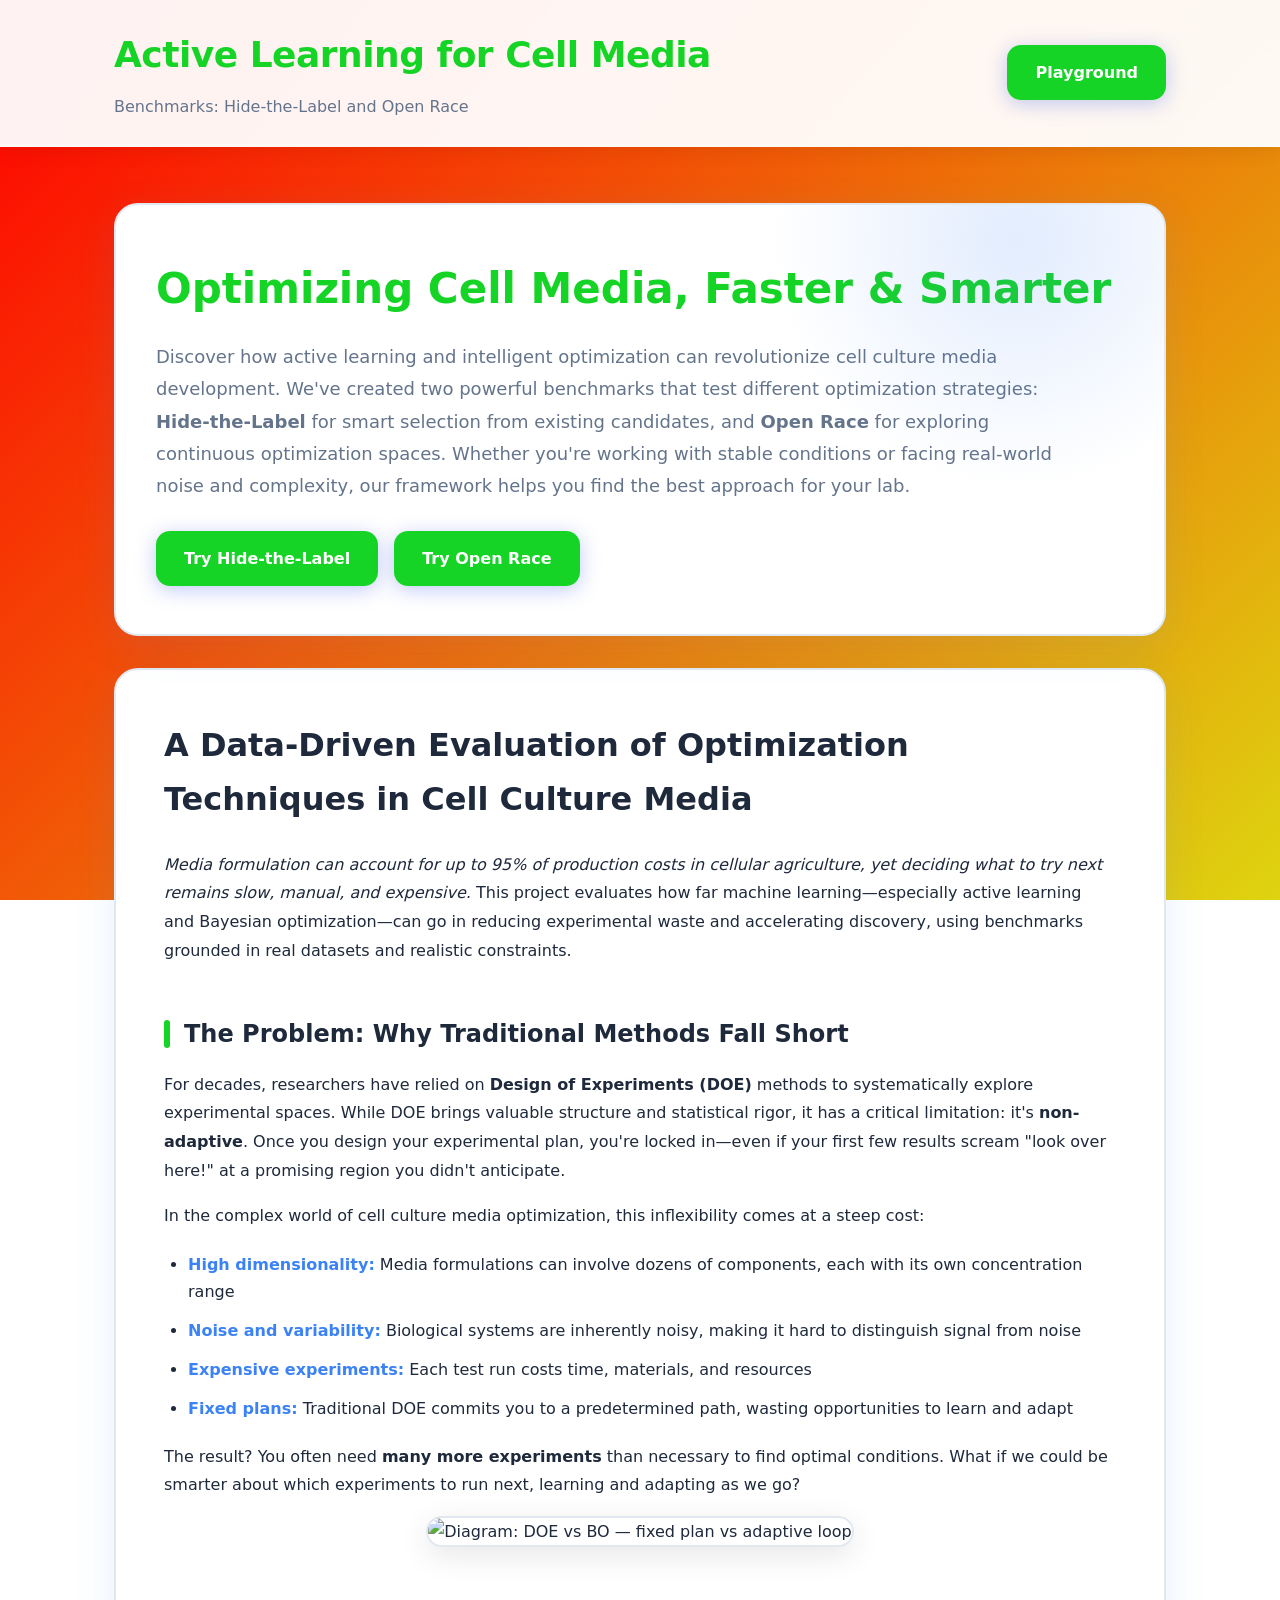
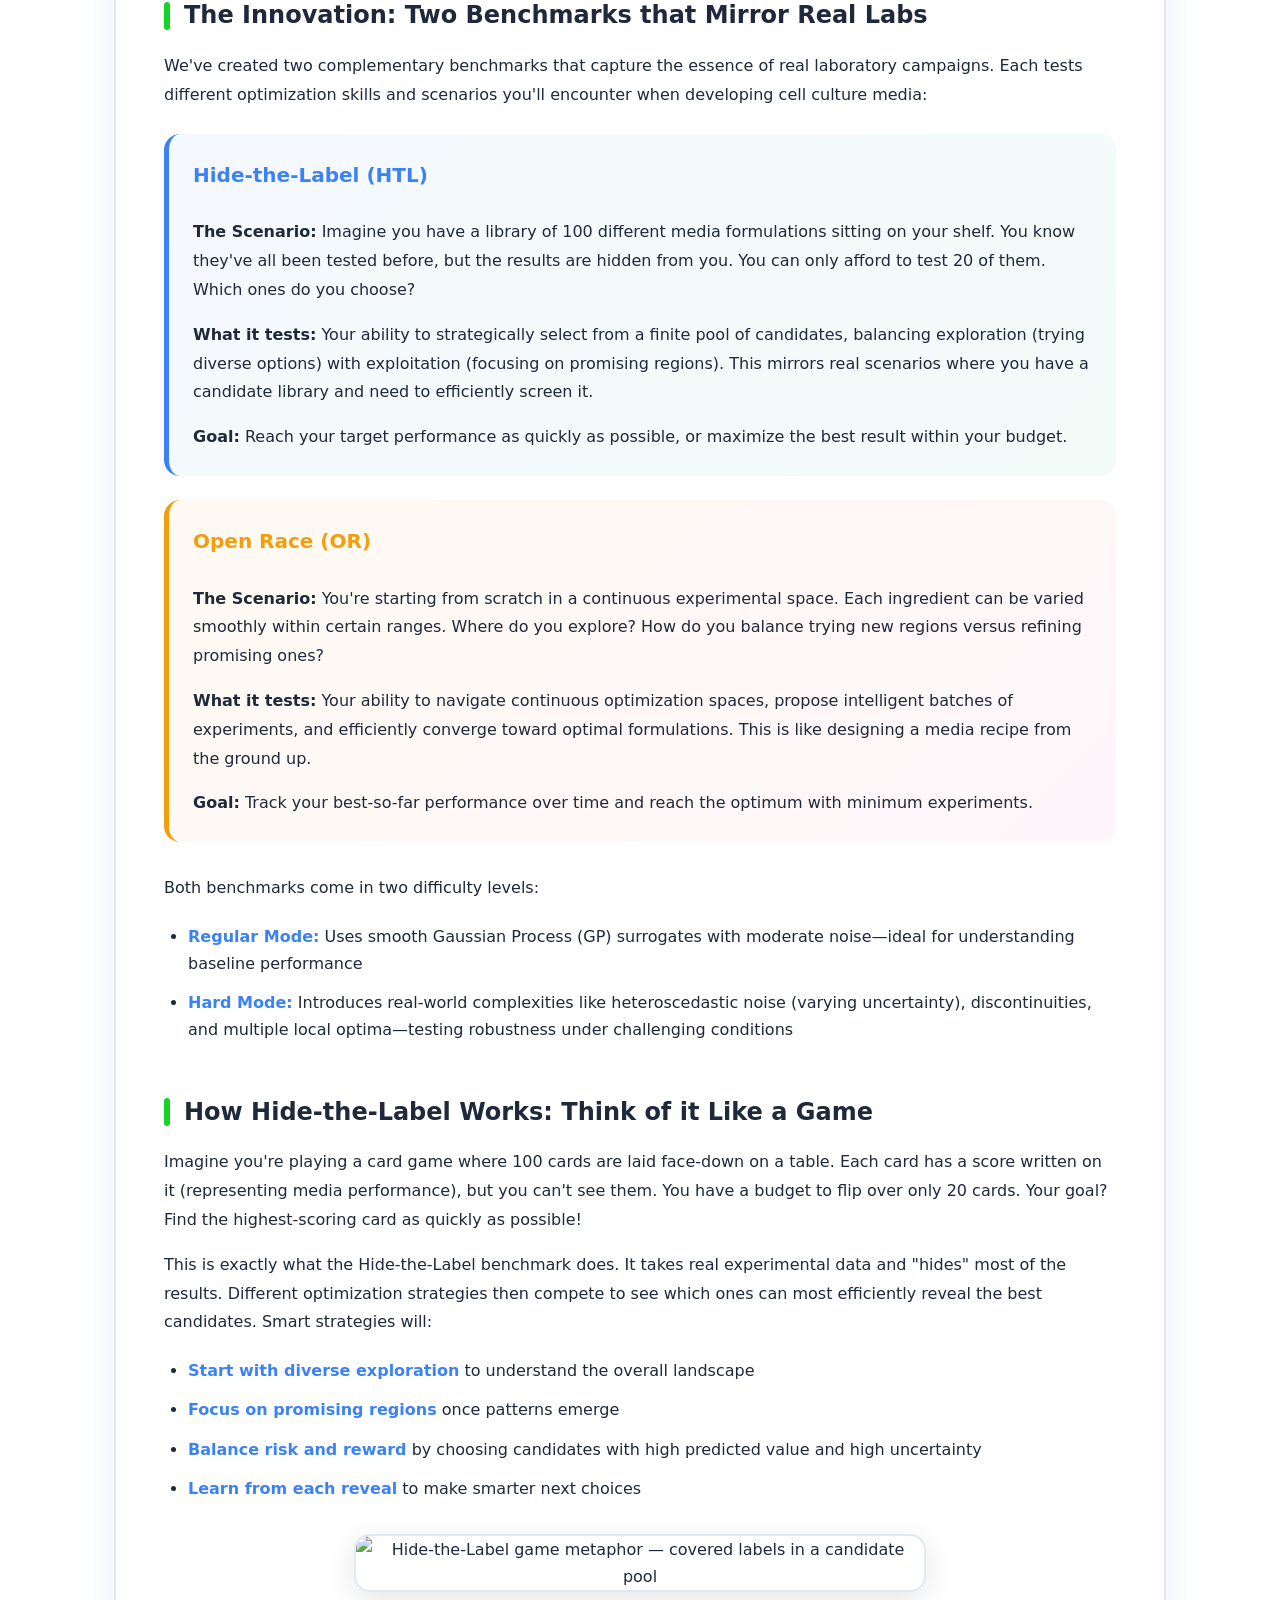
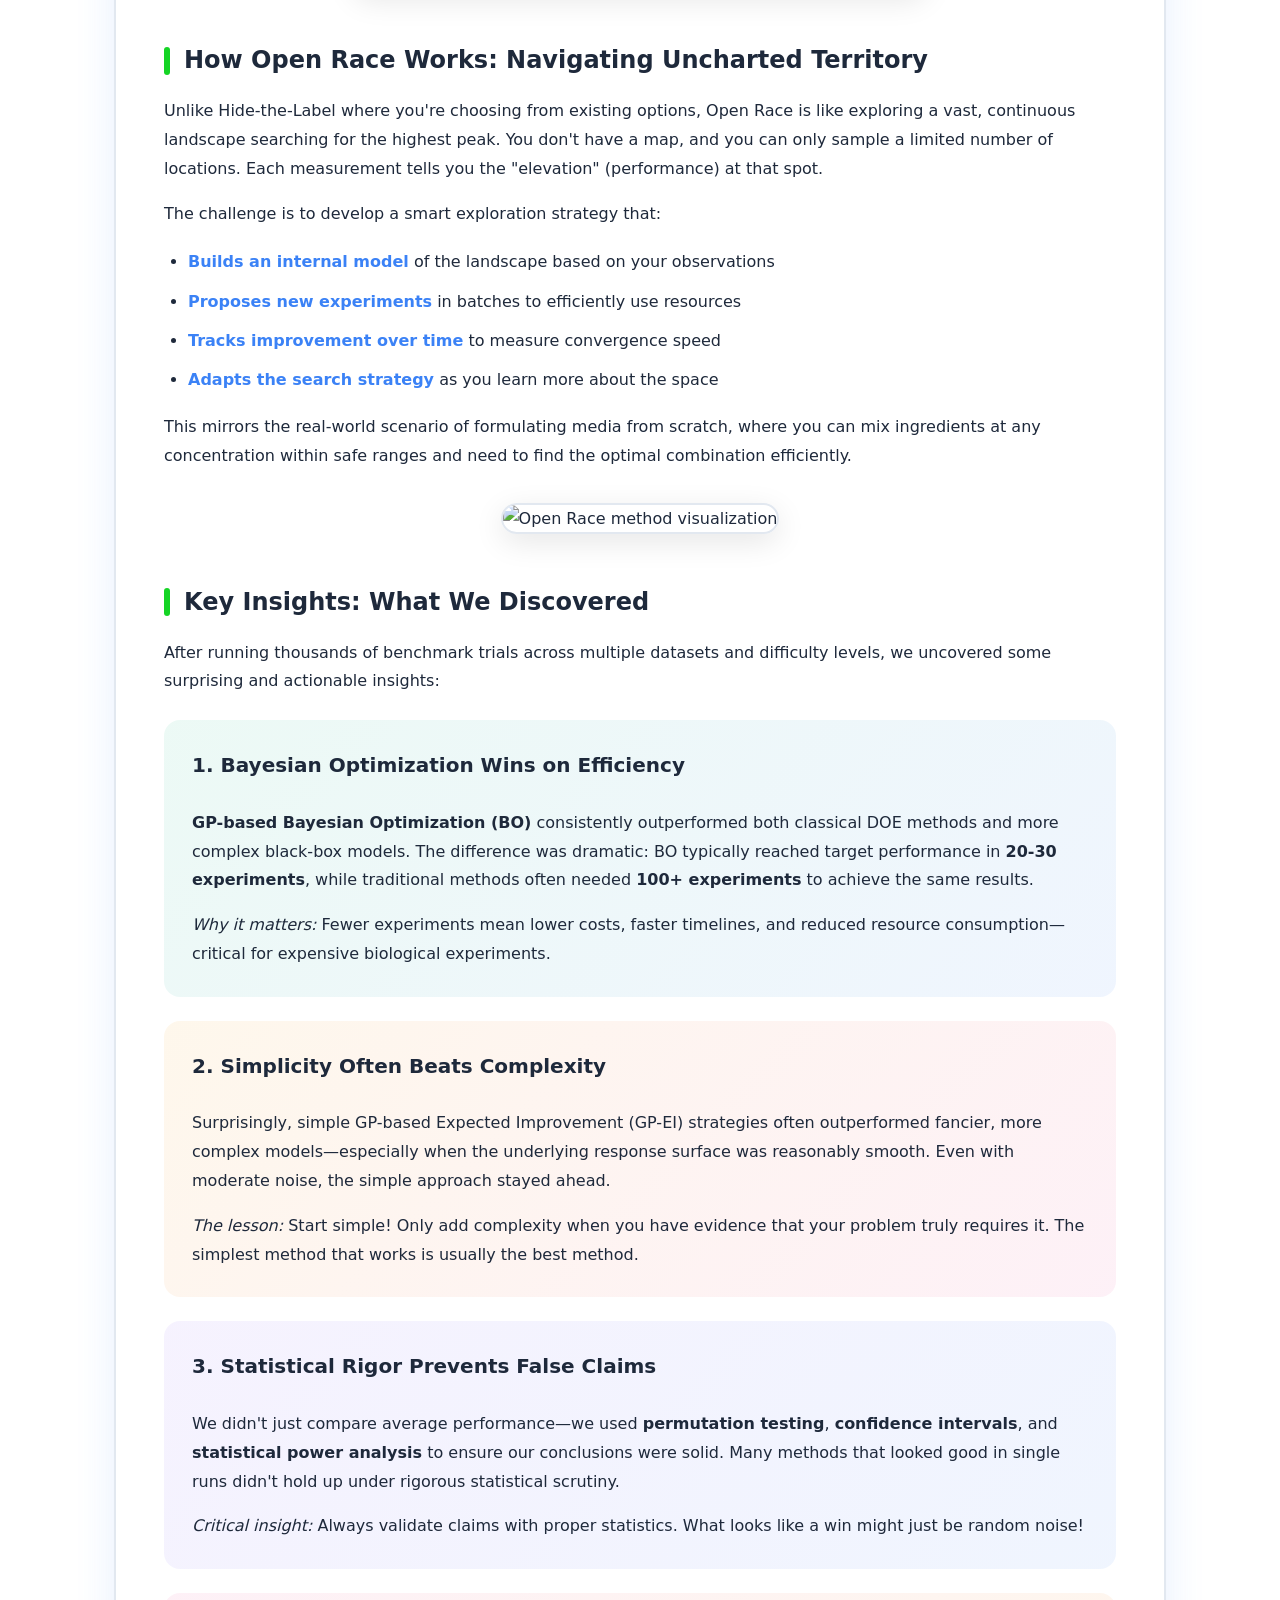
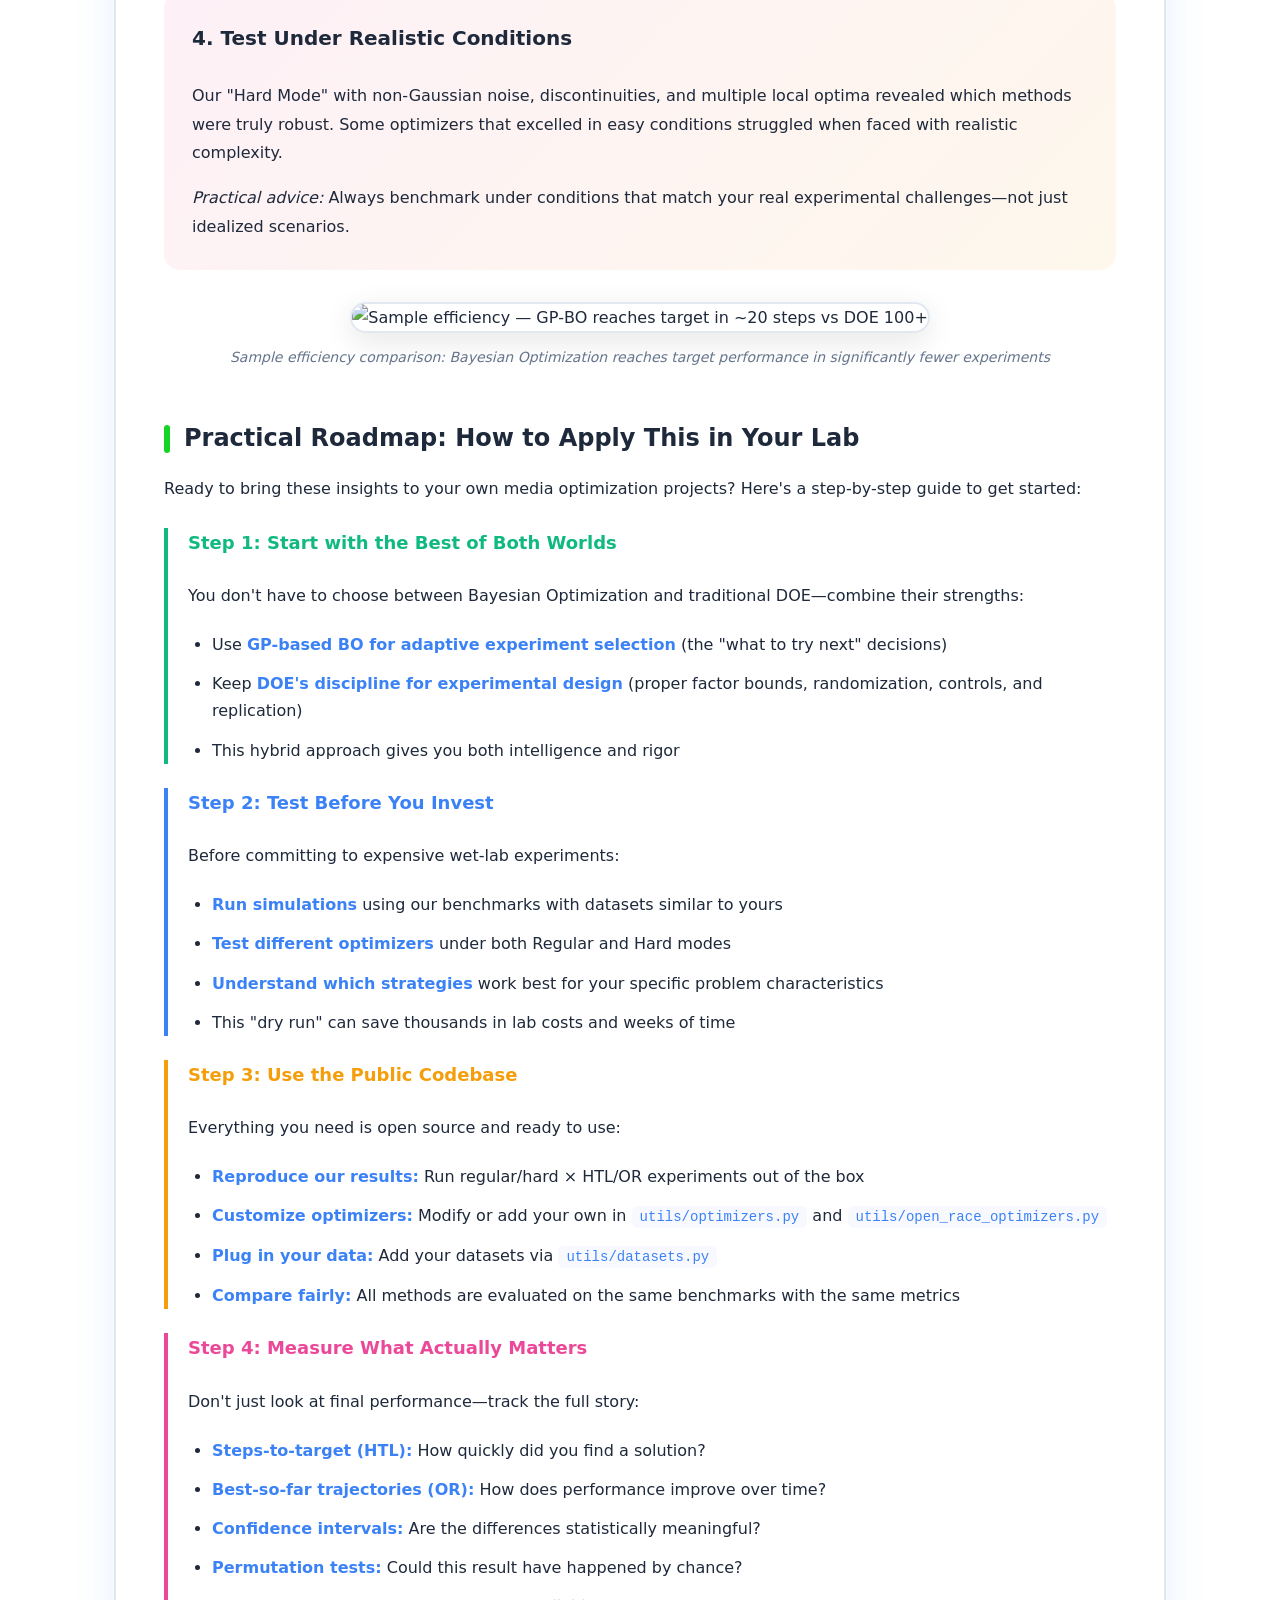
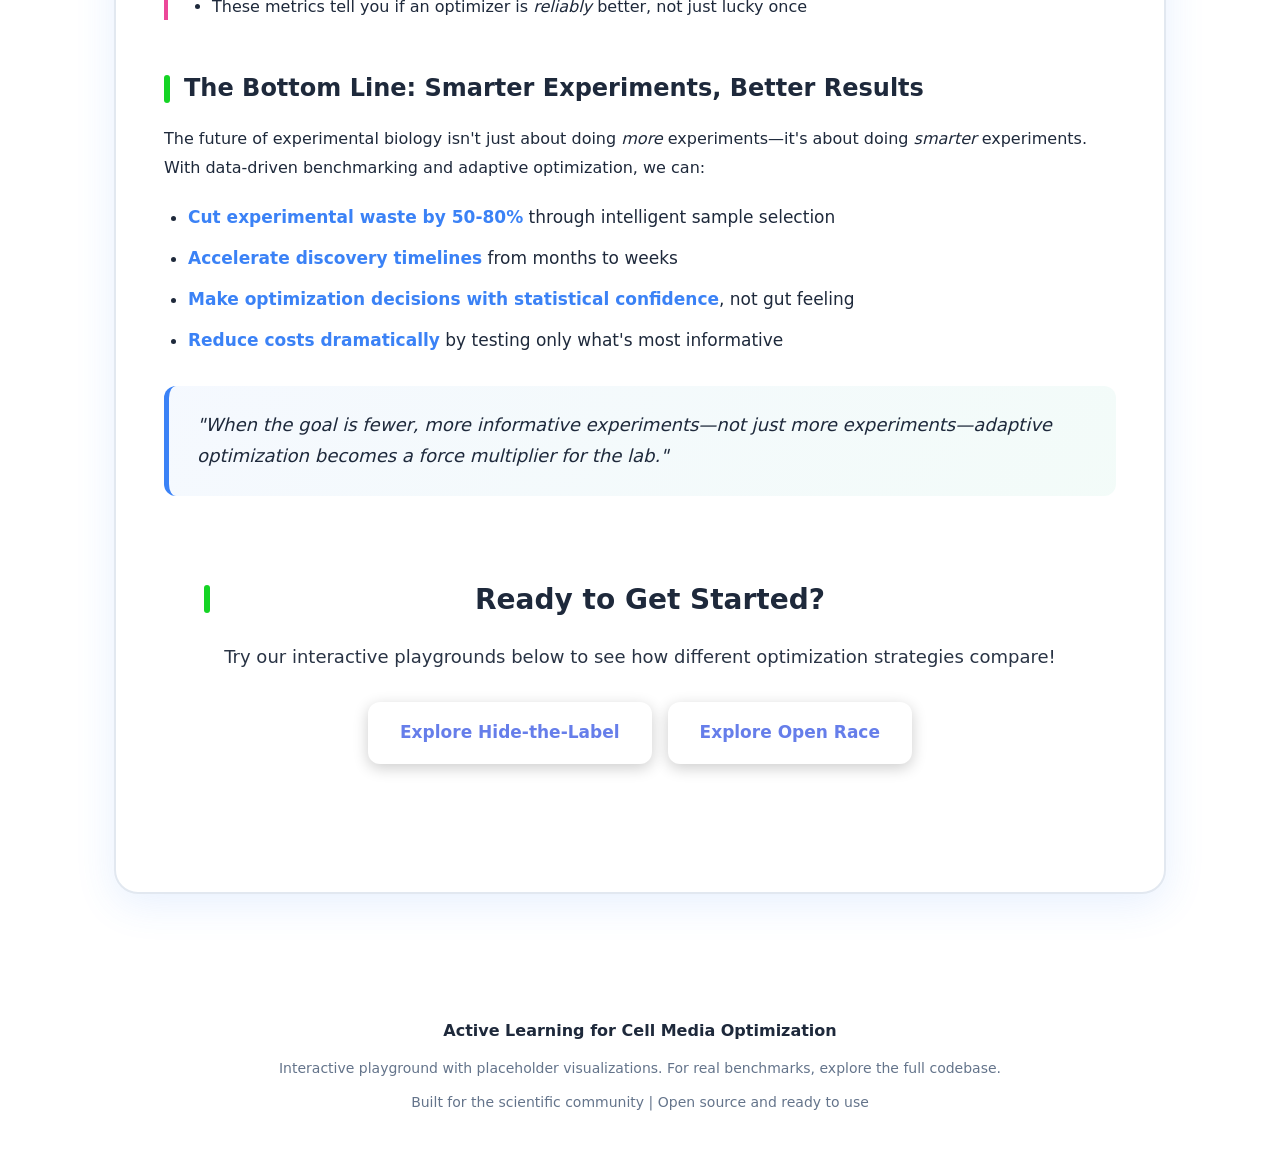
==== landing_page/index.html @ 34d784b2 "Add files via upload" ====
<!doctype html>
<html lang="en">
  <head>
    <meta charset="utf-8">
    <meta name="viewport" content="width=device-width, initial-scale=1">
    <title>Smart Cell Media Optimization | Active Learning Benchmarks</title>
    <link rel="stylesheet" href="./style.css">
    <meta name="description" content="Revolutionize cell culture media optimization with intelligent active learning. Compare Bayesian Optimization vs traditional DOE. Interactive benchmarks: Hide-the-Label & Open Race. Reduce experiments by 50-80%.">
  </head>
  <body>
    <header class="site-header">
      <div class="container">
        <div style="display: flex; align-items: center; justify-content: space-between; flex-wrap: wrap; gap: 16px;">
          <div>
            <h1>Active Learning for Cell Media</h1>
            <p class="subtitle">Benchmarks: Hide‑the‑Label and Open Race</p>
          </div>
          <a href="playground.html" class="btn cta" style="margin: 0;">Playground</a>
        </div>
      </div>
    </header>

    <main class="container">
      <section class="hero" aria-labelledby="hero-title">
        <h2 id="hero-title">Optimizing Cell Media, Faster & Smarter</h2>
        <p class="lede">Discover how active learning and intelligent optimization can revolutionize cell culture media development. We've created two powerful benchmarks that test different optimization strategies: <strong>Hide-the-Label</strong> for smart selection from existing candidates, and <strong>Open Race</strong> for exploring continuous optimization spaces. Whether you're working with stable conditions or facing real-world noise and complexity, our framework helps you find the best approach for your lab.</p>
        <div class="cta-row">
          <a class="btn cta" href="playground.html?target=hide">Try Hide‑the‑Label</a>
          <a class="btn cta outline" href="playground.html?target=open">Try Open Race</a>
        </div>
      </section>

      <article class="blog" aria-label="Project overview">
        <h2>A Data‑Driven Evaluation of Optimization Techniques in Cell Culture Media</h2>

        <p><em>Media formulation can account for up to 95% of production costs in cellular agriculture, yet deciding what to try next remains slow, manual, and expensive.</em> This project evaluates how far machine learning—especially active learning and Bayesian optimization—can go in reducing experimental waste and accelerating discovery, using benchmarks grounded in real datasets and realistic constraints.</p>

        <h3>The Problem: Why Traditional Methods Fall Short</h3>
        <p>For decades, researchers have relied on <strong>Design of Experiments (DOE)</strong> methods to systematically explore experimental spaces. While DOE brings valuable structure and statistical rigor, it has a critical limitation: it's <strong>non-adaptive</strong>. Once you design your experimental plan, you're locked in—even if your first few results scream "look over here!" at a promising region you didn't anticipate.</p>
        
        <p>In the complex world of cell culture media optimization, this inflexibility comes at a steep cost:</p>
        <ul>
          <li><strong>High dimensionality:</strong> Media formulations can involve dozens of components, each with its own concentration range</li>
          <li><strong>Noise and variability:</strong> Biological systems are inherently noisy, making it hard to distinguish signal from noise</li>
          <li><strong>Expensive experiments:</strong> Each test run costs time, materials, and resources</li>
          <li><strong>Fixed plans:</strong> Traditional DOE commits you to a predetermined path, wasting opportunities to learn and adapt</li>
        </ul>
        
        <p>The result? You often need <strong>many more experiments</strong> than necessary to find optimal conditions. What if we could be smarter about which experiments to run next, learning and adapting as we go?</p>

        <div style="text-align: center;">
          <img src="Figures/Optimisation_Strategies.png" alt="Diagram: DOE vs BO — fixed plan vs adaptive loop" class="viz-image" style="max-width: 50%; height: 40%;">
        </div>

        <h3>The Innovation: Two Benchmarks that Mirror Real Labs</h3>
        <p>We've created two complementary benchmarks that capture the essence of real laboratory campaigns. Each tests different optimization skills and scenarios you'll encounter when developing cell culture media:</p>
        
        <div style="background: linear-gradient(135deg, rgba(59, 130, 246, 0.05), rgba(16, 185, 129, 0.05)); padding: 24px; border-radius: 16px; margin: 24px 0; border-left: 5px solid var(--accent);">
          <h4 style="margin-top: 0; color: var(--accent); font-size: 20px;">Hide-the-Label (HTL)</h4>
          <p style="margin-bottom: 0;"><strong>The Scenario:</strong> Imagine you have a library of 100 different media formulations sitting on your shelf. You know they've all been tested before, but the results are hidden from you. You can only afford to test 20 of them. Which ones do you choose?</p>
          <p><strong>What it tests:</strong> Your ability to strategically select from a finite pool of candidates, balancing exploration (trying diverse options) with exploitation (focusing on promising regions). This mirrors real scenarios where you have a candidate library and need to efficiently screen it.</p>
          <p style="margin-bottom: 0;"><strong>Goal:</strong> Reach your target performance as quickly as possible, or maximize the best result within your budget.</p>
        </div>
        
        <div style="background: linear-gradient(135deg, rgba(245, 158, 11, 0.05), rgba(236, 72, 153, 0.05)); padding: 24px; border-radius: 16px; margin: 24px 0; border-left: 5px solid var(--accent-3);">
          <h4 style="margin-top: 0; color: var(--accent-3); font-size: 20px;">Open Race (OR)</h4>
          <p style="margin-bottom: 0;"><strong>The Scenario:</strong> You're starting from scratch in a continuous experimental space. Each ingredient can be varied smoothly within certain ranges. Where do you explore? How do you balance trying new regions versus refining promising ones?</p>
          <p><strong>What it tests:</strong> Your ability to navigate continuous optimization spaces, propose intelligent batches of experiments, and efficiently converge toward optimal formulations. This is like designing a media recipe from the ground up.</p>
          <p style="margin-bottom: 0;"><strong>Goal:</strong> Track your best-so-far performance over time and reach the optimum with minimum experiments.</p>
        </div>

        <p style="margin-top: 32px;">Both benchmarks come in two difficulty levels:</p>
        <ul>
          <li><strong>Regular Mode:</strong> Uses smooth Gaussian Process (GP) surrogates with moderate noise—ideal for understanding baseline performance</li>
          <li><strong>Hard Mode:</strong> Introduces real-world complexities like heteroscedastic noise (varying uncertainty), discontinuities, and multiple local optima—testing robustness under challenging conditions</li>
        </ul>


        <h3>How Hide-the-Label Works: Think of it Like a Game</h3>
        <p>Imagine you're playing a card game where 100 cards are laid face-down on a table. Each card has a score written on it (representing media performance), but you can't see them. You have a budget to flip over only 20 cards. Your goal? Find the highest-scoring card as quickly as possible!</p>
        
        <p>This is exactly what the Hide-the-Label benchmark does. It takes real experimental data and "hides" most of the results. Different optimization strategies then compete to see which ones can most efficiently reveal the best candidates. Smart strategies will:</p>
        <ul>
          <li><strong>Start with diverse exploration</strong> to understand the overall landscape</li>
          <li><strong>Focus on promising regions</strong> once patterns emerge</li>
          <li><strong>Balance risk and reward</strong> by choosing candidates with high predicted value and high uncertainty</li>
          <li><strong>Learn from each reveal</strong> to make smarter next choices</li>
        </ul>
        
        <div style="text-align: center; margin: 32px 0;">
            <img src="Figures/Hidethelabel.png" alt="Hide-the-Label game metaphor — covered labels in a candidate pool" class="viz-image" style="max-width: 60%; height: auto;">
        </div>


        <h3>How Open Race Works: Navigating Uncharted Territory</h3>
        <p>Unlike Hide-the-Label where you're choosing from existing options, Open Race is like exploring a vast, continuous landscape searching for the highest peak. You don't have a map, and you can only sample a limited number of locations. Each measurement tells you the "elevation" (performance) at that spot.</p>
        
        <p>The challenge is to develop a smart exploration strategy that:</p>
        <ul>
          <li><strong>Builds an internal model</strong> of the landscape based on your observations</li>
          <li><strong>Proposes new experiments</strong> in batches to efficiently use resources</li>
          <li><strong>Tracks improvement over time</strong> to measure convergence speed</li>
          <li><strong>Adapts the search strategy</strong> as you learn more about the space</li>
        </ul>
        
        <p>This mirrors the real-world scenario of formulating media from scratch, where you can mix ingredients at any concentration within safe ranges and need to find the optimal combination efficiently.</p>
        
        <div style="text-align: center; margin: 32px 0;">
            <img src="Figures/openrace.png" alt="Open Race method visualization" class="viz-image" style="max-width: 60%; height: auto;">
        </div>

        
        <h3>Key Insights: What We Discovered</h3>
        <p>After running thousands of benchmark trials across multiple datasets and difficulty levels, we uncovered some surprising and actionable insights:</p>
        
        <div style="background: linear-gradient(135deg, rgba(16, 185, 129, 0.08), rgba(59, 130, 246, 0.08)); padding: 28px; border-radius: 16px; margin: 24px 0;">
          <h4 style="margin-top: 0; font-size: 20px;">1. Bayesian Optimization Wins on Efficiency</h4>
          <p><strong>GP-based Bayesian Optimization (BO)</strong> consistently outperformed both classical DOE methods and more complex black-box models. The difference was dramatic: BO typically reached target performance in <strong>20-30 experiments</strong>, while traditional methods often needed <strong>100+ experiments</strong> to achieve the same results.</p>
          <p style="margin-bottom: 0;"><em>Why it matters:</em> Fewer experiments mean lower costs, faster timelines, and reduced resource consumption—critical for expensive biological experiments.</p>
        </div>
        
        <div style="background: linear-gradient(135deg, rgba(245, 158, 11, 0.08), rgba(236, 72, 153, 0.08)); padding: 28px; border-radius: 16px; margin: 24px 0;">
          <h4 style="margin-top: 0; font-size: 20px;">2. Simplicity Often Beats Complexity</h4>
          <p>Surprisingly, simple GP-based Expected Improvement (GP-EI) strategies often outperformed fancier, more complex models—especially when the underlying response surface was reasonably smooth. Even with moderate noise, the simple approach stayed ahead.</p>
          <p style="margin-bottom: 0;"><em>The lesson:</em> Start simple! Only add complexity when you have evidence that your problem truly requires it. The simplest method that works is usually the best method.</p>
        </div>
        
        <div style="background: linear-gradient(135deg, rgba(139, 92, 246, 0.08), rgba(59, 130, 246, 0.08)); padding: 28px; border-radius: 16px; margin: 24px 0;">
          <h4 style="margin-top: 0; font-size: 20px;">3. Statistical Rigor Prevents False Claims</h4>
          <p>We didn't just compare average performance—we used <strong>permutation testing</strong>, <strong>confidence intervals</strong>, and <strong>statistical power analysis</strong> to ensure our conclusions were solid. Many methods that looked good in single runs didn't hold up under rigorous statistical scrutiny.</p>
          <p style="margin-bottom: 0;"><em>Critical insight:</em> Always validate claims with proper statistics. What looks like a win might just be random noise!</p>
        </div>
        
        <div style="background: linear-gradient(135deg, rgba(236, 72, 153, 0.08), rgba(245, 158, 11, 0.08)); padding: 28px; border-radius: 16px; margin: 24px 0;">
          <h4 style="margin-top: 0; font-size: 20px;">4. Test Under Realistic Conditions</h4>
          <p>Our "Hard Mode" with non-Gaussian noise, discontinuities, and multiple local optima revealed which methods were truly robust. Some optimizers that excelled in easy conditions struggled when faced with realistic complexity.</p>
          <p style="margin-bottom: 0;"><em>Practical advice:</em> Always benchmark under conditions that match your real experimental challenges—not just idealized scenarios.</p>
        </div>

        <div style="text-align: center; margin: 32px 0;">
            <img src="Figures/sampleefficiency.png" alt="Sample efficiency — GP‑BO reaches target in ~20 steps vs DOE 100+" class="viz-image" style="max-width: 70%; height: auto;">
            <p style="color: var(--muted); font-size: 14px; margin-top: 12px;"><em>Sample efficiency comparison: Bayesian Optimization reaches target performance in significantly fewer experiments</em></p>
        </div>

        <h3>Practical Roadmap: How to Apply This in Your Lab</h3>
        <p>Ready to bring these insights to your own media optimization projects? Here's a step-by-step guide to get started:</p>
        
        <div style="border-left: 4px solid var(--accent-2); padding-left: 20px; margin: 24px 0;">
          <h4 style="color: var(--accent-2); margin-top: 0;">Step 1: Start with the Best of Both Worlds</h4>
          <p>You don't have to choose between Bayesian Optimization and traditional DOE—combine their strengths:</p>
          <ul>
            <li>Use <strong>GP-based BO for adaptive experiment selection</strong> (the "what to try next" decisions)</li>
            <li>Keep <strong>DOE's discipline for experimental design</strong> (proper factor bounds, randomization, controls, and replication)</li>
            <li>This hybrid approach gives you both intelligence and rigor</li>
          </ul>
        </div>
        
        <div style="border-left: 4px solid var(--accent); padding-left: 20px; margin: 24px 0;">
          <h4 style="color: var(--accent); margin-top: 0;">Step 2: Test Before You Invest</h4>
          <p>Before committing to expensive wet-lab experiments:</p>
          <ul>
            <li><strong>Run simulations</strong> using our benchmarks with datasets similar to yours</li>
            <li><strong>Test different optimizers</strong> under both Regular and Hard modes</li>
            <li><strong>Understand which strategies</strong> work best for your specific problem characteristics</li>
            <li>This "dry run" can save thousands in lab costs and weeks of time</li>
          </ul>
        </div>
        
        <div style="border-left: 4px solid var(--accent-3); padding-left: 20px; margin: 24px 0;">
          <h4 style="color: var(--accent-3); margin-top: 0;">Step 3: Use the Public Codebase</h4>
          <p>Everything you need is open source and ready to use:</p>
          <ul>
            <li><strong>Reproduce our results:</strong> Run regular/hard × HTL/OR experiments out of the box</li>
            <li><strong>Customize optimizers:</strong> Modify or add your own in <code>utils/optimizers.py</code> and <code>utils/open_race_optimizers.py</code></li>
            <li><strong>Plug in your data:</strong> Add your datasets via <code>utils/datasets.py</code></li>
            <li><strong>Compare fairly:</strong> All methods are evaluated on the same benchmarks with the same metrics</li>
          </ul>
        </div>
        
        <div style="border-left: 4px solid var(--accent-4); padding-left: 20px; margin: 24px 0;">
          <h4 style="color: var(--accent-4); margin-top: 0;">Step 4: Measure What Actually Matters</h4>
          <p>Don't just look at final performance—track the full story:</p>
          <ul>
            <li><strong>Steps-to-target (HTL):</strong> How quickly did you find a solution?</li>
            <li><strong>Best-so-far trajectories (OR):</strong> How does performance improve over time?</li>
            <li><strong>Confidence intervals:</strong> Are the differences statistically meaningful?</li>
            <li><strong>Permutation tests:</strong> Could this result have happened by chance?</li>
            <li>These metrics tell you if an optimizer is <em>reliably</em> better, not just lucky once</li>
          </ul>
        </div>

        <h3>The Bottom Line: Smarter Experiments, Better Results</h3>
        <p>The future of experimental biology isn't just about doing <em>more</em> experiments—it's about doing <em>smarter</em> experiments. With data-driven benchmarking and adaptive optimization, we can:</p>
        
        <ul style="font-size: 17px; line-height: 1.9;">
          <li><strong>Cut experimental waste by 50-80%</strong> through intelligent sample selection</li>
          <li><strong>Accelerate discovery timelines</strong> from months to weeks</li>
          <li><strong>Make optimization decisions with statistical confidence</strong>, not gut feeling</li>
          <li><strong>Reduce costs dramatically</strong> by testing only what's most informative</li>
        </ul>

        <blockquote>
          "When the goal is fewer, more informative experiments—not just more experiments—adaptive optimization becomes a force multiplier for the lab."
        </blockquote>

        <div style="background: linear-gradient(135deg, var(--gradient-1)); color: white; padding: 40px; border-radius: 20px; margin: 40px 0; text-align: center;">
          <h3 style="margin-top: 0; font-size: 28px;">Ready to Get Started?</h3>
          <p style="font-size: 18px; margin-bottom: 28px; opacity: 0.95;">Try our interactive playgrounds below to see how different optimization strategies compare!</p>
          <div style="display: flex; gap: 16px; justify-content: center; flex-wrap: wrap;">
            <a href="playground.html?target=hide" style="display: inline-block; padding: 16px 32px; background: white; color: #667eea; border-radius: 12px; text-decoration: none; font-weight: 700; font-size: 17px; box-shadow: 0 4px 15px rgba(0,0,0,0.2); transition: transform 0.2s;">
              Explore Hide-the-Label
            </a>
            <a href="playground.html?target=open" style="display: inline-block; padding: 16px 32px; background: white; color: #667eea; border-radius: 12px; text-decoration: none; font-weight: 700; font-size: 17px; box-shadow: 0 4px 15px rgba(0,0,0,0.2); transition: transform 0.2s;">
              Explore Open Race
            </a>
          </div>
        </div>
      </article>
    </main>

    <footer class="site-footer">
      <div class="container" style="text-align: center;">
        <p style="margin: 0 0 12px; font-size: 16px; font-weight: 600; color: var(--text);">Active Learning for Cell Media Optimization</p>
        <small style="display: block; margin-bottom: 8px;">Interactive playground with placeholder visualizations. For real benchmarks, explore the full codebase.</small>
        <small>Built for the scientific community | Open source and ready to use</small>
      </div>
    </footer>

  </body>
  </html>
---- landing_page/style.css ----
:root {
  --bg: #f8f9ff;
  --card: #ffffff;
  --muted: #64748b;
  --text: #1e293b;
  --accent: #3b82f6;
  --accent-2: #10b981;
  --accent-3: #f59e0b;
  --accent-4: #ec4899;
  --border: #e2e8f0;
  --shadow: 0 4px 20px rgba(59, 130, 246, 0.08);
  --shadow-lg: 0 10px 40px rgba(59, 130, 246, 0.12);
  --gradient-1: linear-gradient(135deg, #15d425 0%, #15d425 100%);
  --gradient-2: linear-gradient(135deg, #f093fb 0%, #f5576c 100%);
  --gradient-3: linear-gradient(135deg, #4facfe 0%, #00f2fe 100%);
  --gradient-4: linear-gradient(135deg, #43e97b 0%, #38f9d7 100%);
}

* { box-sizing: border-box; }
html, body { height: 100%; }
html {
  scroll-behavior: smooth;
}
body {
  margin: 0;
  font-family: 'Inter', system-ui, -apple-system, Segoe UI, Roboto, Ubuntu, Cantarell, Noto Sans, "Helvetica Neue", Arial, "Apple Color Emoji", "Segoe UI Emoji";
  background: linear-gradient(135deg, #f00 0%, rgb(222, 212, 16) 100%);
  background-attachment: fixed;
  color: var(--text);
  line-height: 1.7;
}

.container {
  width: 100%;
  max-width: 1100px;
  margin: 0 auto;
  padding: 24px;
}

.hero {
  margin-top: 32px;
  background: var(--card);
  border: 2px solid var(--border);
  border-radius: 24px;
  padding: 48px 40px;
  box-shadow: var(--shadow-lg);
  position: relative;
  overflow: hidden;
}
.hero::before {
  content: '';
  position: absolute;
  top: -50%;
  right: -10%;
  width: 500px;
  height: 500px;
  background: radial-gradient(circle, rgba(59, 130, 246, 0.15) 0%, transparent 70%);
  pointer-events: none;
}
.hero h2 {
  margin: 0 0 16px;
  font-size: 42px;
  font-weight: 800;
  background: var(--gradient-1);
  -webkit-background-clip: text;
  -webkit-text-fill-color: transparent;
  background-clip: text;
}
.hero .lede {
  margin: 0 0 28px;
  color: var(--muted);
  line-height: 1.8;
  font-size: 18px;
  max-width: 900px;
}
.cta-row {
  display: flex;
  gap: 16px;
  flex-wrap: wrap;
}

.site-header {
  border-bottom: 3px solid rgba(255, 255, 255, 0.3);
  backdrop-filter: blur(20px);
  background: rgba(255, 255, 255, 0.95);
  box-shadow: 0 4px 20px rgba(0, 0, 0, 0.08);
  position: sticky;
  top: 0;
  z-index: 100;
}
.site-header h1 {
  margin: 0 0 8px;
  font-size: 36px;
  font-weight: 900;
  letter-spacing: -0.5px;
  background: var(--gradient-1);
  -webkit-background-clip: text;
  -webkit-text-fill-color: transparent;
  background-clip: text;
}
.subtitle {
  margin: 0;
  color: var(--muted);
  font-size: 16px;
  font-weight: 500;
}

.controls {
  margin-top: 32px;
  background: var(--card);
  border: 2px solid var(--border);
  border-radius: 20px;
  padding: 32px;
  box-shadow: var(--shadow-lg);
  display: grid;
  gap: 24px;
}

.control-row {
  display: grid;
  grid-template-columns: repeat(auto-fit, minmax(220px, 1fr));
  gap: 16px;
}

.control-group {
  display: flex;
  flex-direction: column;
  gap: 8px;
}

.control-label {
  font-size: 15px;
  font-weight: 600;
  color: var(--text);
}

.control-input, select, input[type="number"] {
  background: var(--bg);
  color: var(--text);
  border: 2px solid var(--border);
  border-radius: 12px;
  padding: 12px 16px;
  outline: none;
  font-size: 15px;
  transition: all 0.2s ease;
}
.control-input:focus, select:focus, input[type="number"]:focus {
  border-color: var(--accent);
  box-shadow: 0 0 0 4px rgba(59, 130, 246, 0.1);
  background: #ffffff;
}

.optimizers-list {
  display: grid;
  grid-template-columns: repeat(auto-fit, minmax(200px, 1fr));
  gap: 12px;
  padding: 8px 4px;
}

.opt-item {
  display: flex;
  align-items: center;
  gap: 10px;
  padding: 12px 14px;
  border: 2px solid var(--border);
  border-radius: 12px;
  background: var(--bg);
  cursor: pointer;
  transition: all 0.2s ease;
}
.opt-item:hover {
  border-color: var(--accent);
  background: #ffffff;
  transform: translateY(-1px);
  box-shadow: 0 4px 12px rgba(59, 130, 246, 0.1);
}

.opt-item input[type="checkbox"] {
  accent-color: var(--accent);
  width: 18px;
  height: 18px;
  cursor: pointer;
}
.opt-item span {
  font-weight: 500;
}

.actions {
  display: flex;
  gap: 10px;
}

.btn {
  padding: 14px 28px;
  border-radius: 14px;
  border: 2px solid var(--border);
  color: var(--text);
  background: var(--bg);
  cursor: pointer;
  font-size: 16px;
  font-weight: 600;
  transition: all 0.2s ease;
  text-decoration: none;
  display: inline-block;
}
.btn:hover {
  transform: translateY(-2px);
  box-shadow: 0 8px 20px rgba(0, 0, 0, 0.1);
}
.btn.primary {
  background: var(--gradient-3);
  border: none;
  color: #ffffff;
  font-weight: 700;
  box-shadow: 0 4px 20px rgba(79, 172, 254, 0.4);
}
.btn.primary:hover {
  box-shadow: 0 8px 30px rgba(79, 172, 254, 0.5);
}
.btn.cta { 
  background: var(--gradient-1);
  color: #ffffff;
  border: none;
  font-weight: 700;
  box-shadow: 0 4px 20px rgba(102, 126, 234, 0.4);
}
.btn.cta:hover {
  box-shadow: 0 8px 30px rgba(102, 126, 234, 0.5);
}
.btn.outline {
  background: var(--gradient-1);
  border: none;
  color: #ffffff;
  font-weight: 700;
  box-shadow: 0 4px 20px rgba(102, 126, 234, 0.4);
}
.btn.outline:hover { 
  box-shadow: 0 8px 30px rgba(102, 126, 234, 0.5);
  color: #ffffff;
}
.btn.subtle {
  background: var(--bg);
  border: 2px solid var(--border);
}
.btn.subtle:hover {
  border-color: var(--accent);
  background: #ffffff;
}

.blog {
  margin-top: 32px;
  background: var(--card);
  border: 2px solid var(--border);
  border-radius: 24px;
  padding: 48px;
  box-shadow: var(--shadow-lg);
}
.blog h2 {
  margin-top: 0;
  margin-bottom: 24px;
  font-size: 32px;
  font-weight: 800;
  color: var(--text);
}
.blog h3 {
  margin-top: 48px;
  margin-bottom: 16px;
  font-size: 24px;
  font-weight: 700;
  color: var(--text);
  position: relative;
  padding-left: 20px;
}
.blog h3::before {
  content: '';
  position: absolute;
  left: 0;
  top: 50%;
  transform: translateY(-50%);
  width: 6px;
  height: 28px;
  background: var(--gradient-1);
  border-radius: 3px;
}
.blog p {
  color: var(--text);
  line-height: 1.8;
  font-size: 16px;
  margin-bottom: 16px;
}
.blog ul {
  padding-left: 24px;
  margin: 20px 0;
}
.blog li {
  margin: 12px 0;
  color: var(--text);
  line-height: 1.7;
}
.blog li strong {
  color: var(--accent);
}
.blog a { 
  color: var(--accent); 
  text-decoration: none; 
  font-weight: 600;
  border-bottom: 2px solid transparent;
  transition: border-color 0.2s ease;
}
.blog a:hover { 
  border-bottom-color: var(--accent);
}

blockquote {
  margin: 32px 0;
  padding: 24px 28px;
  border-left: 5px solid var(--accent);
  background: linear-gradient(135deg, rgba(59, 130, 246, 0.05), rgba(16, 185, 129, 0.05));
  color: var(--text);
  border-radius: 12px;
  font-style: italic;
  font-size: 18px;
  line-height: 1.7;
}

.viz-placeholder {
  margin: 32px 0;
  padding: 40px 24px;
  border: 3px dashed var(--border);
  border-radius: 16px;
  color: var(--muted);
  background: var(--bg);
  text-align: center;
  font-size: 15px;
}

.chart-card {
  margin-top: 32px;
  margin-bottom: 40px;
  background: var(--card);
  border: 2px solid var(--border);
  border-radius: 24px;
  padding: 32px;
  box-shadow: var(--shadow-lg);
}
.chart-header {
  display: flex;
  align-items: baseline;
  justify-content: space-between;
  gap: 16px;
  margin-bottom: 24px;
}
.chart-header h2 {
  margin: 0;
  font-size: 24px;
  font-weight: 700;
  color: var(--text);
}
.chart-note { 
  color: var(--muted); 
  margin: 0; 
  font-size: 14px;
}

.site-footer {
  margin-top: 40px;
  padding: 32px 0;
  border-top: 3px solid rgba(255, 255, 255, 0.3);
  background: rgba(255, 255, 255, 0.95);
  backdrop-filter: blur(20px);
}
.site-footer small { 
  color: var(--muted); 
  font-size: 14px;
}

canvas { width: 100% !important; height: auto !important; }

.viz-image {
  border-radius: 16px;
  box-shadow: 0 8px 30px rgba(0, 0, 0, 0.1);
  border: 2px solid var(--border);
}

code {
  background: var(--bg);
  color: var(--accent);
  padding: 3px 8px;
  border-radius: 6px;
  font-family: 'Monaco', 'Courier New', monospace;
  font-size: 14px;
}

/* Additional fun styling */
strong {
  font-weight: 700;
}

h4 {
  font-weight: 700;
  font-size: 18px;
}

/* Smooth animations */
@keyframes fadeIn {
  from {
    opacity: 0;
    transform: translateY(20px);
  }
  to {
    opacity: 1;
    transform: translateY(0);
  }
}

.hero, .blog, .controls, .chart-card {
  animation: fadeIn 0.6s ease-out;
}

/* Link hover effects in CTA boxes */
.blog a[href^="#"] {
  transition: all 0.2s ease;
}

.blog a[href^="#"]:hover {
  transform: translateY(-1px);
}

/* Responsive adjustments */
@media (max-width: 768px) {
  .hero h2 {
    font-size: 32px;
  }
  
  .hero {
    padding: 32px 24px;
  }
  
  .blog {
    padding: 32px 24px;
  }
  
  .controls {
    padding: 24px;
  }
  
  .site-header h1 {
    font-size: 28px;
  }
  
  .cta-row {
    flex-direction: column;
  }
  
  .btn {
    width: 100%;
    text-align: center;
  }
}
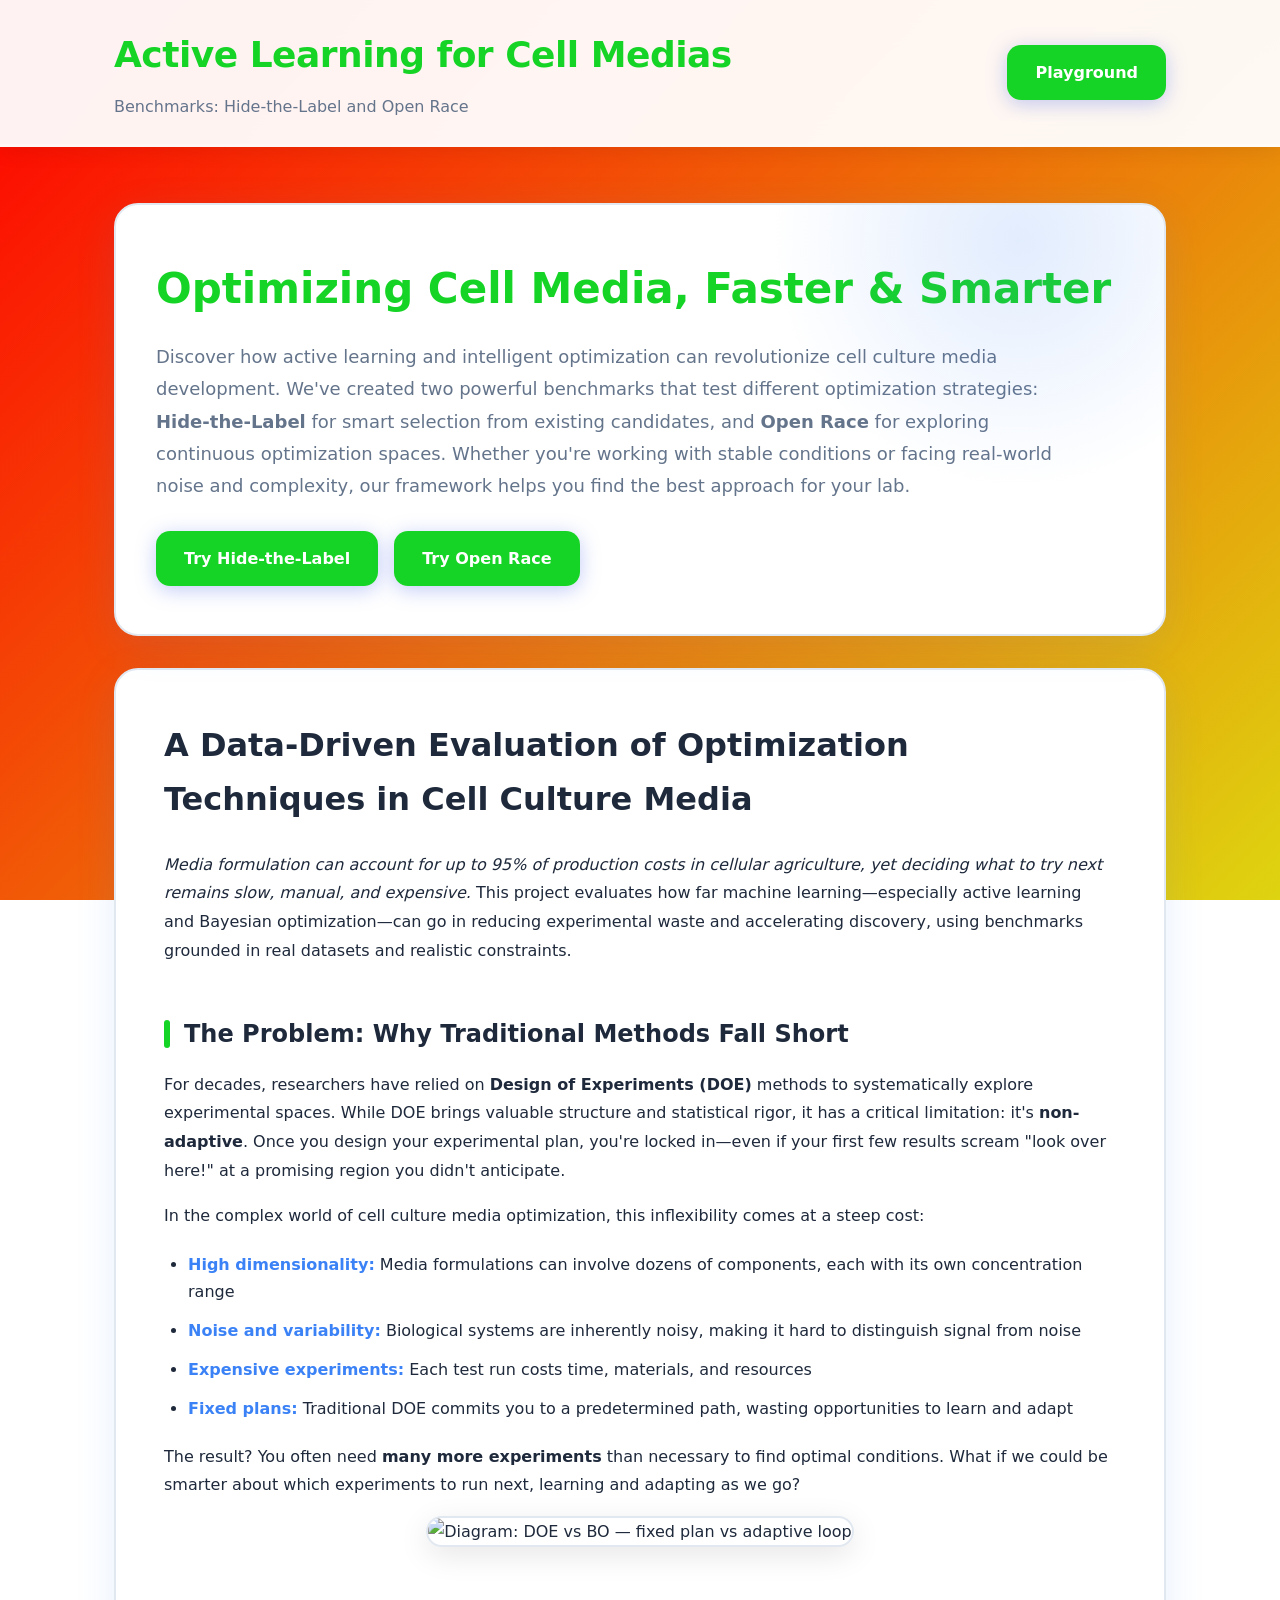
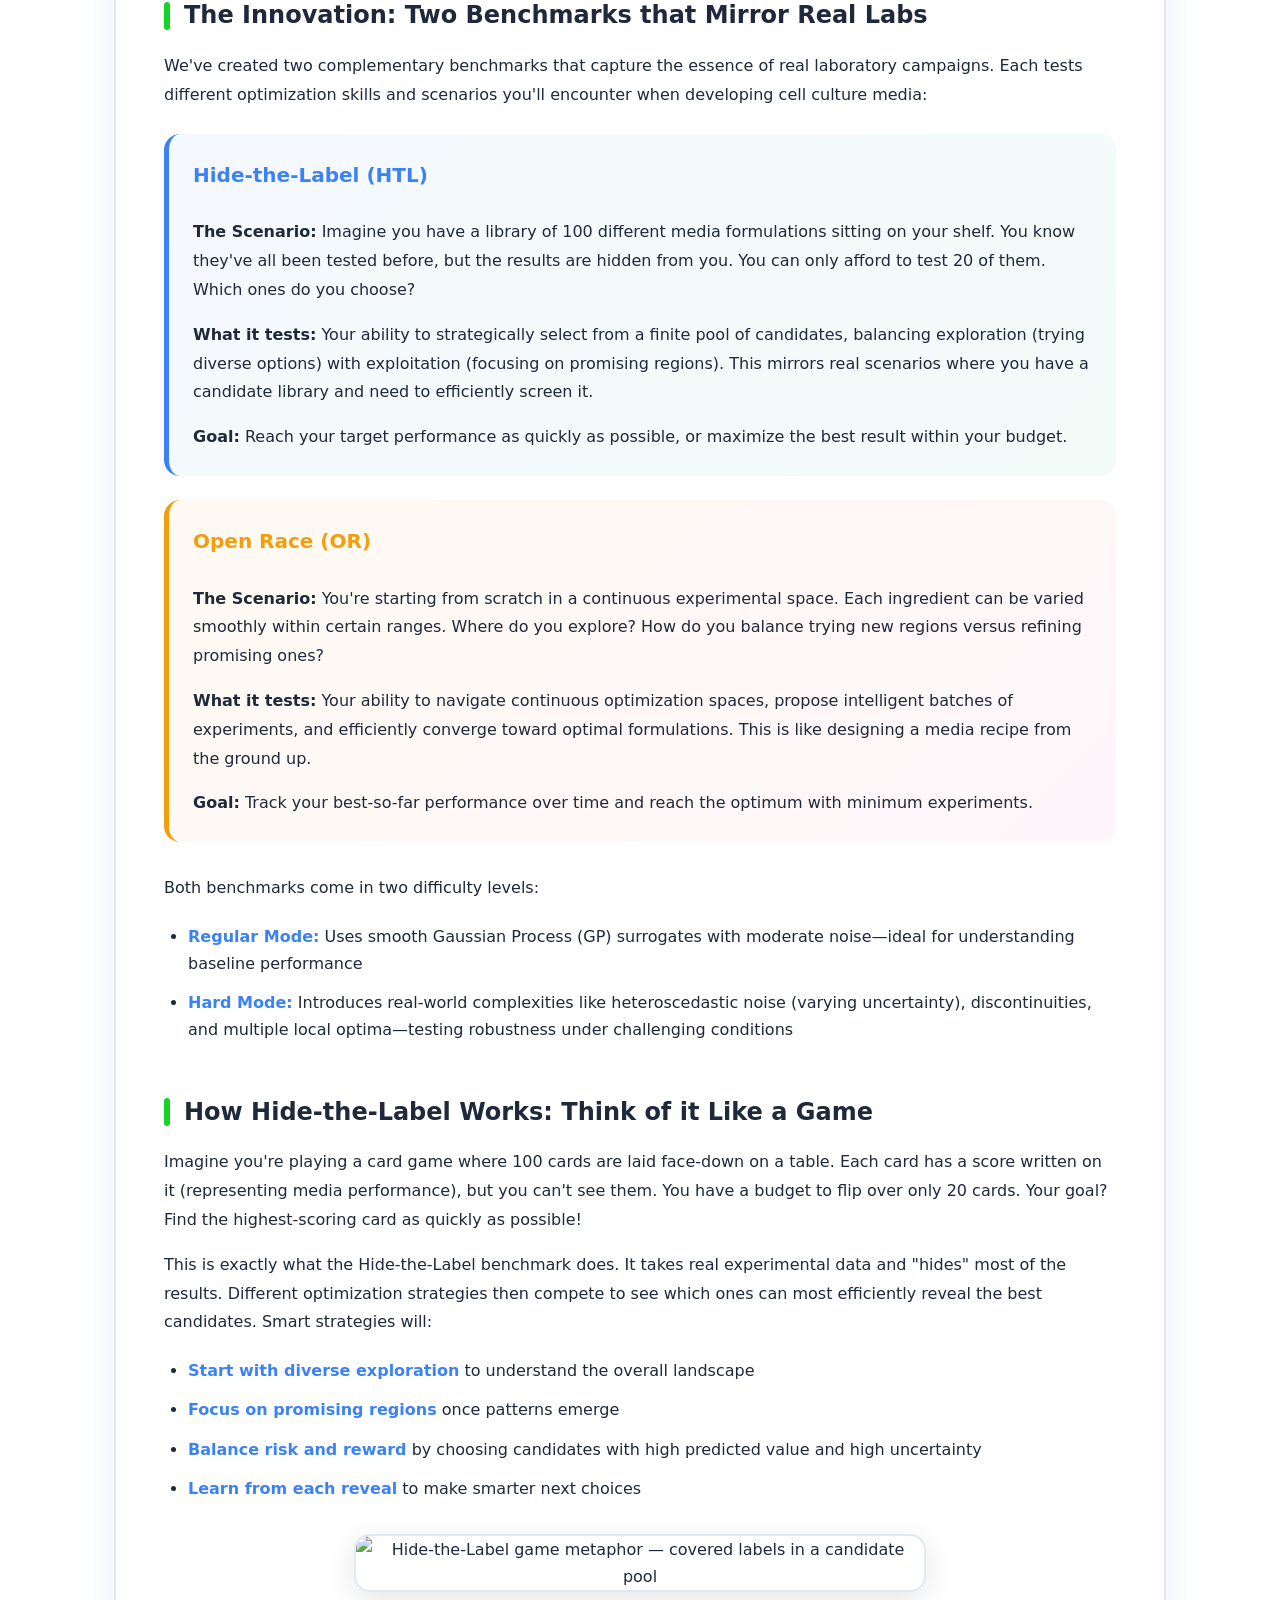
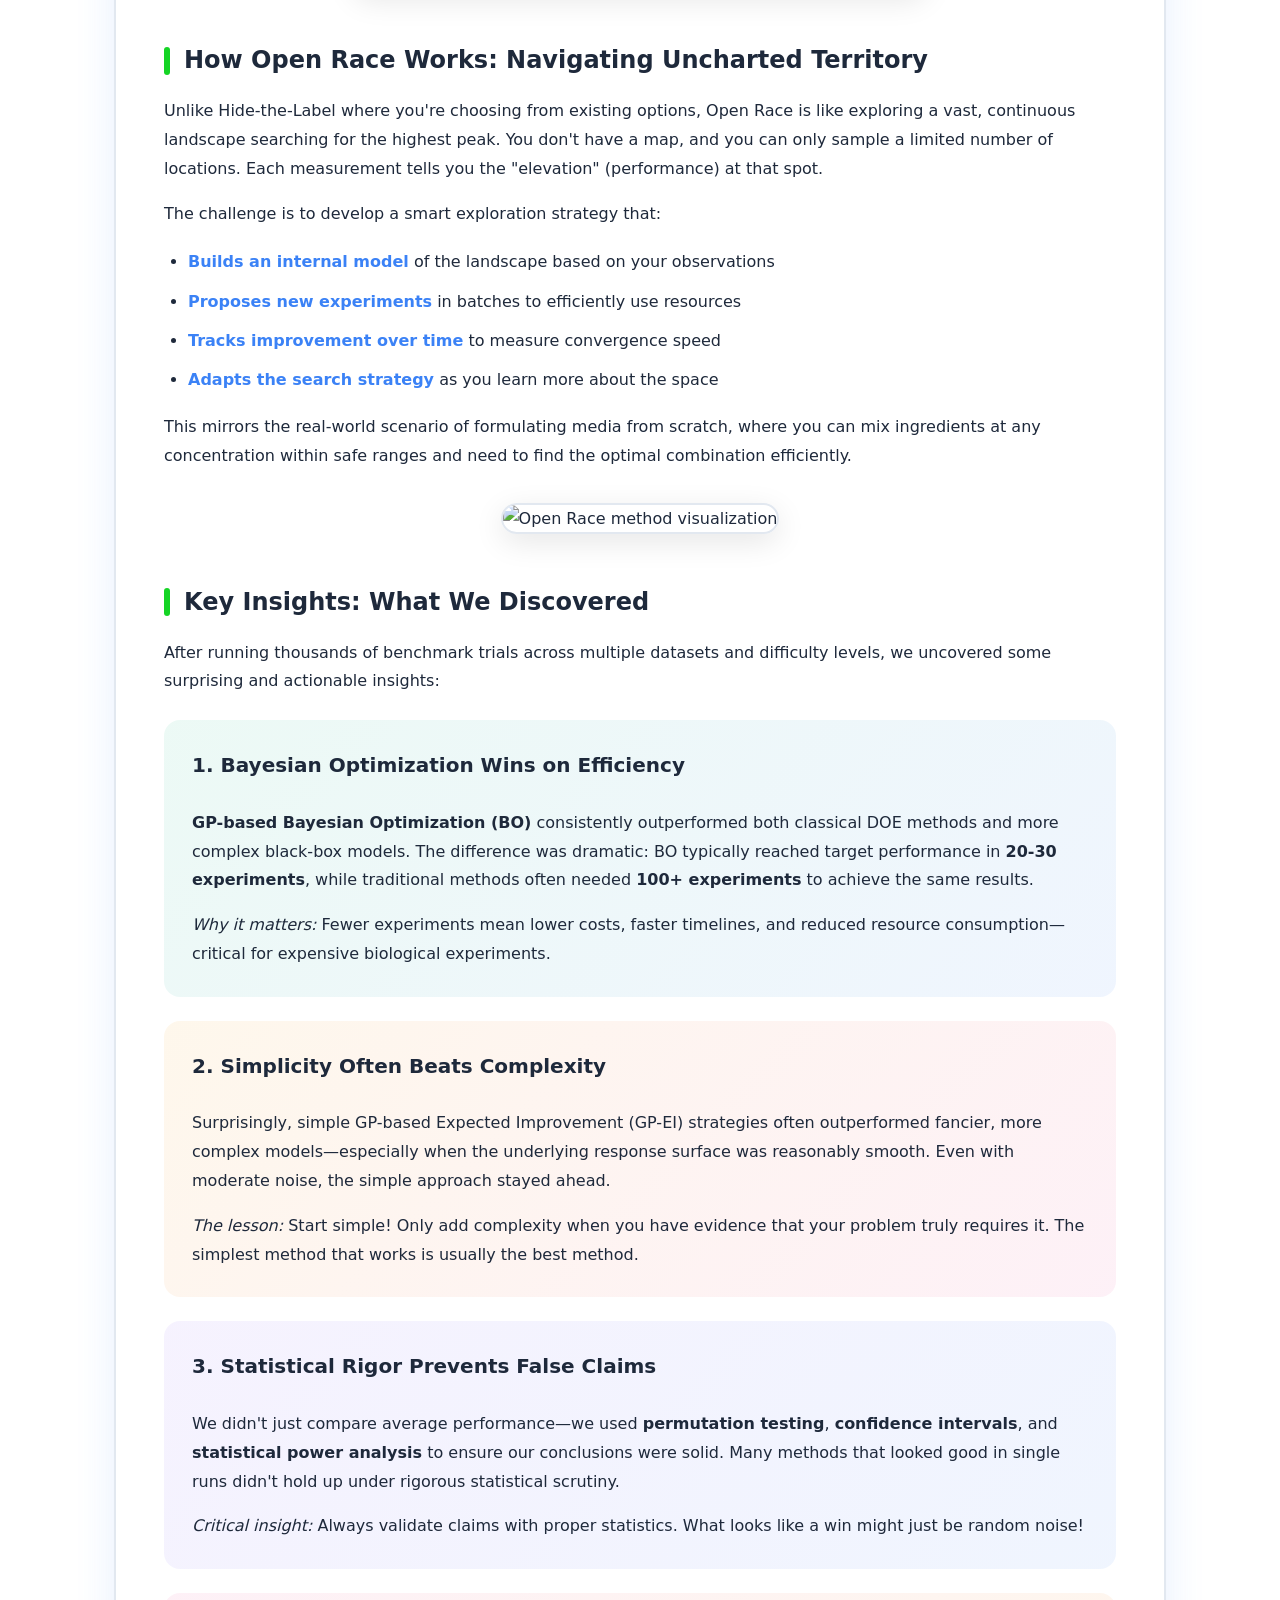
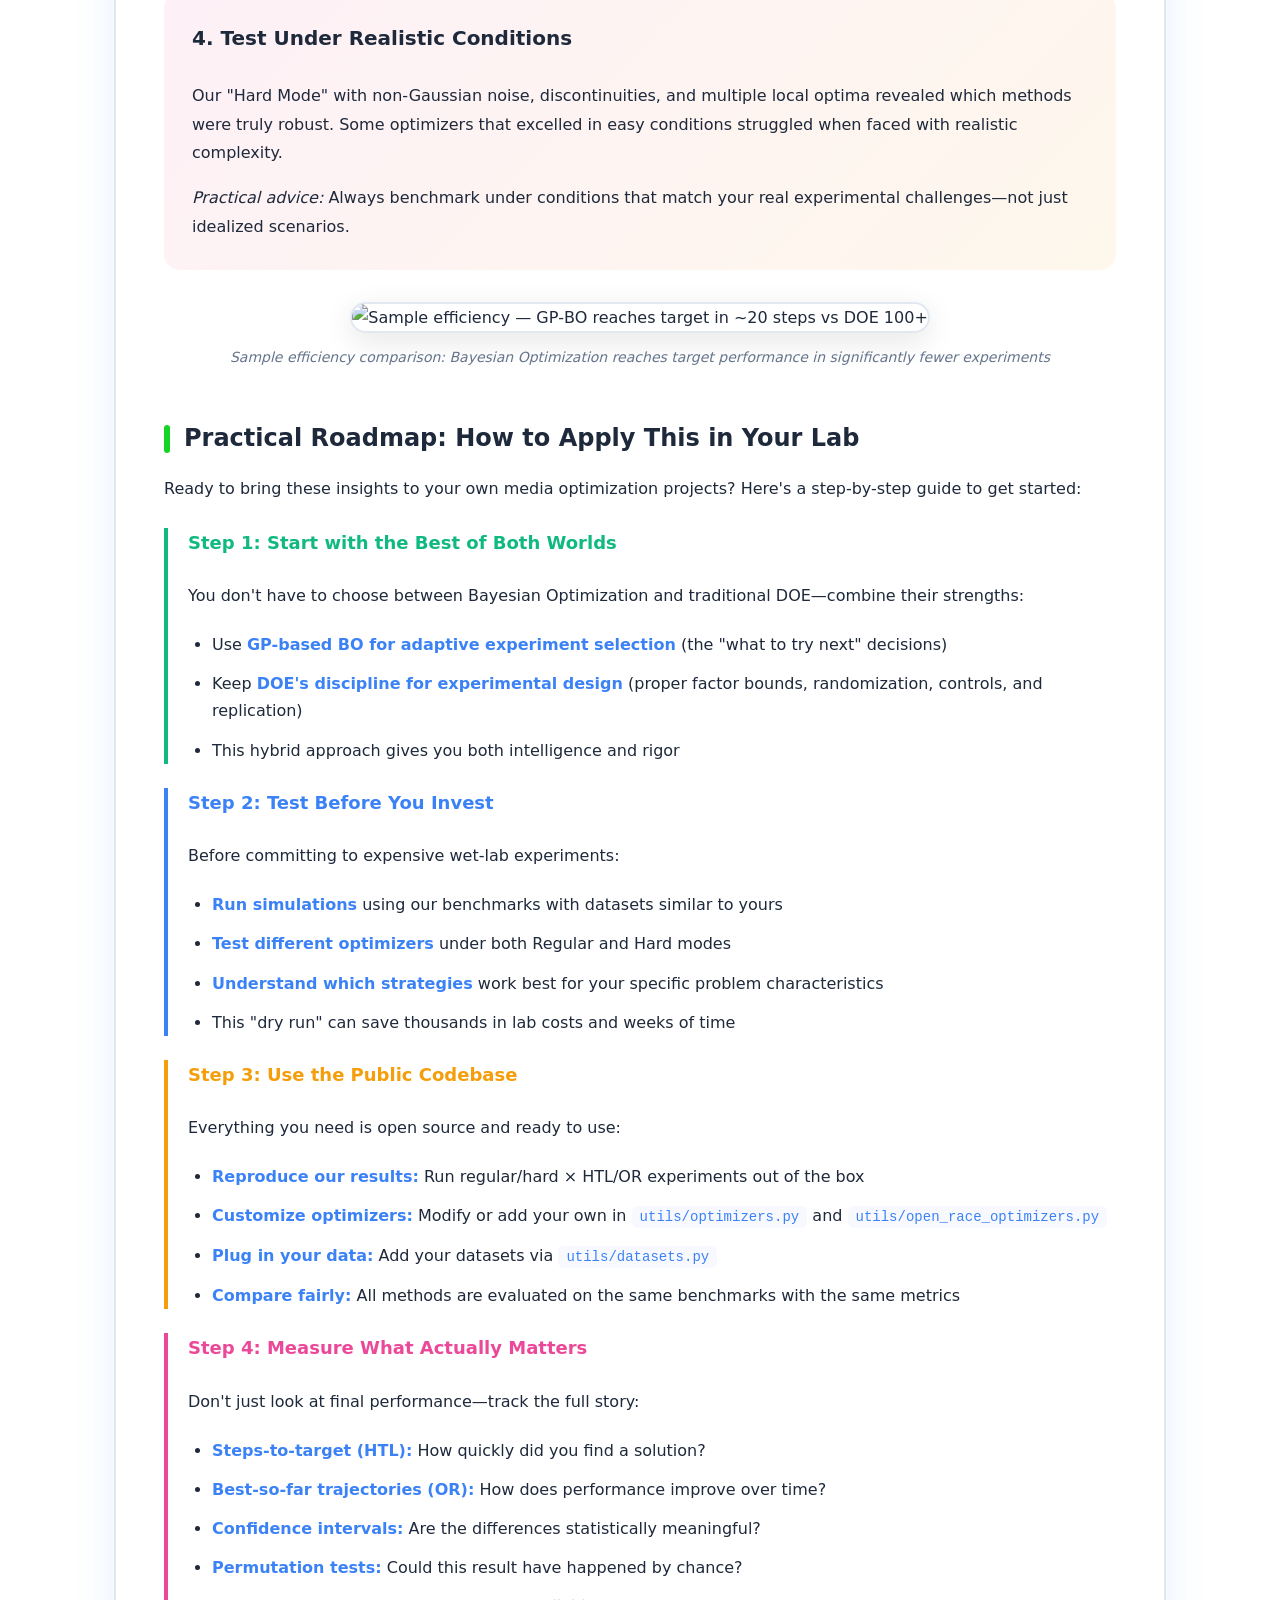
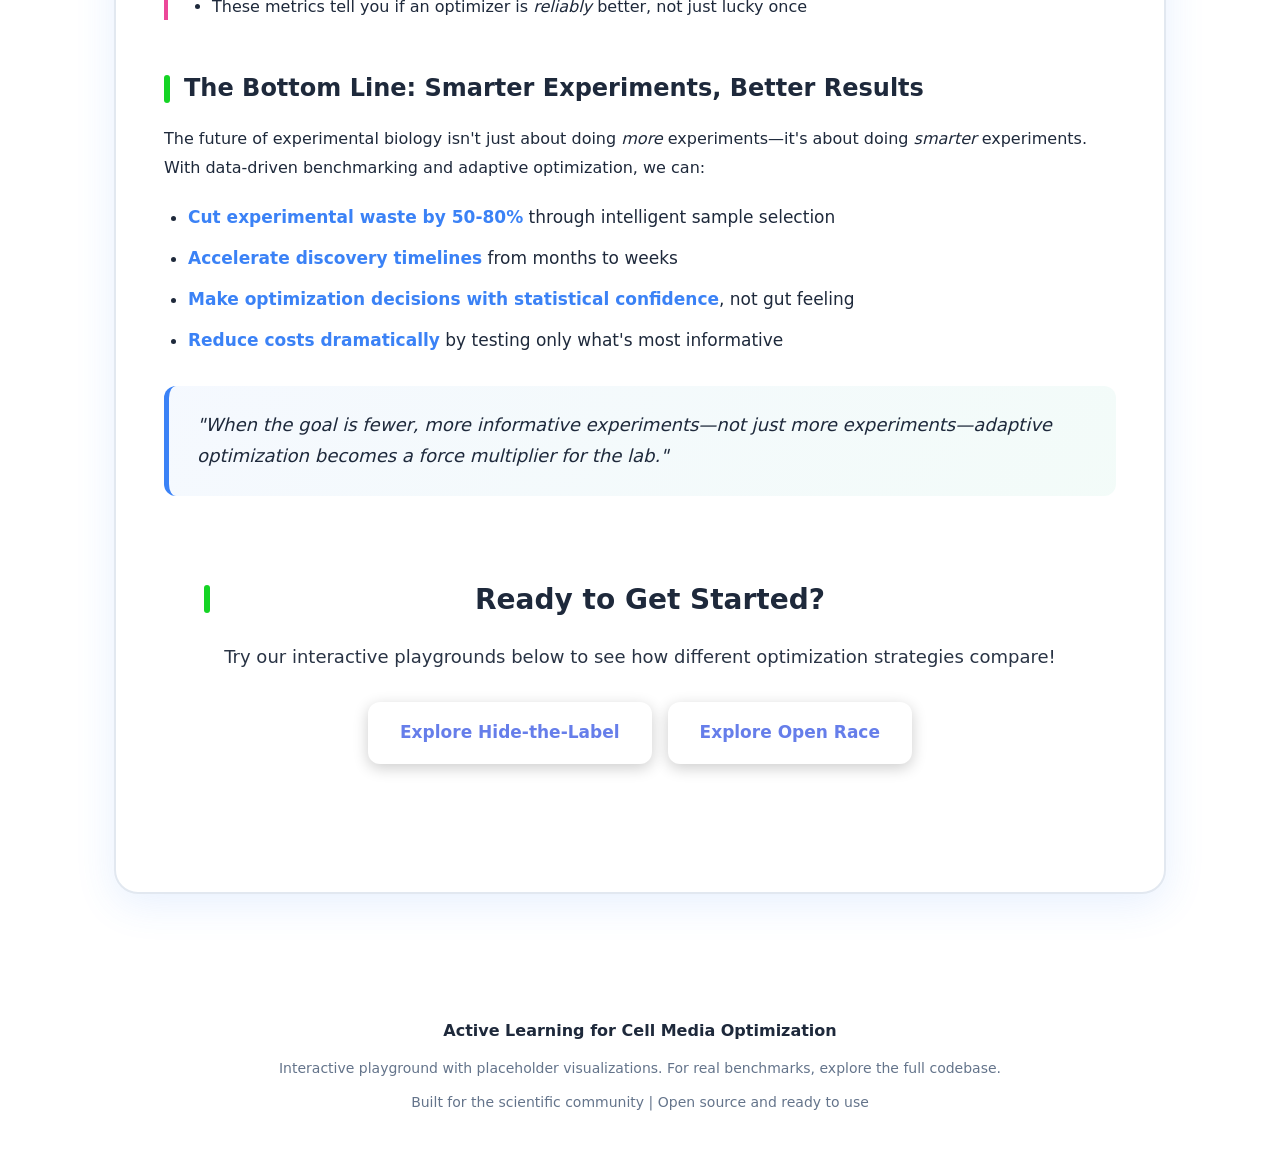
==== commit c2de6866: "Update index.html" ====
--- a/landing_page/index.html
+++ b/landing_page/index.html
@@ -12,7 +12,7 @@
       <div class="container">
         <div style="display: flex; align-items: center; justify-content: space-between; flex-wrap: wrap; gap: 16px;">
           <div>
-            <h1>Active Learning for Cell Media</h1>
+            <h1>Active Learning for Cell Medias</h1>
             <p class="subtitle">Benchmarks: Hide‑the‑Label and Open Race</p>
           </div>
           <a href="playground.html" class="btn cta" style="margin: 0;">Playground</a>
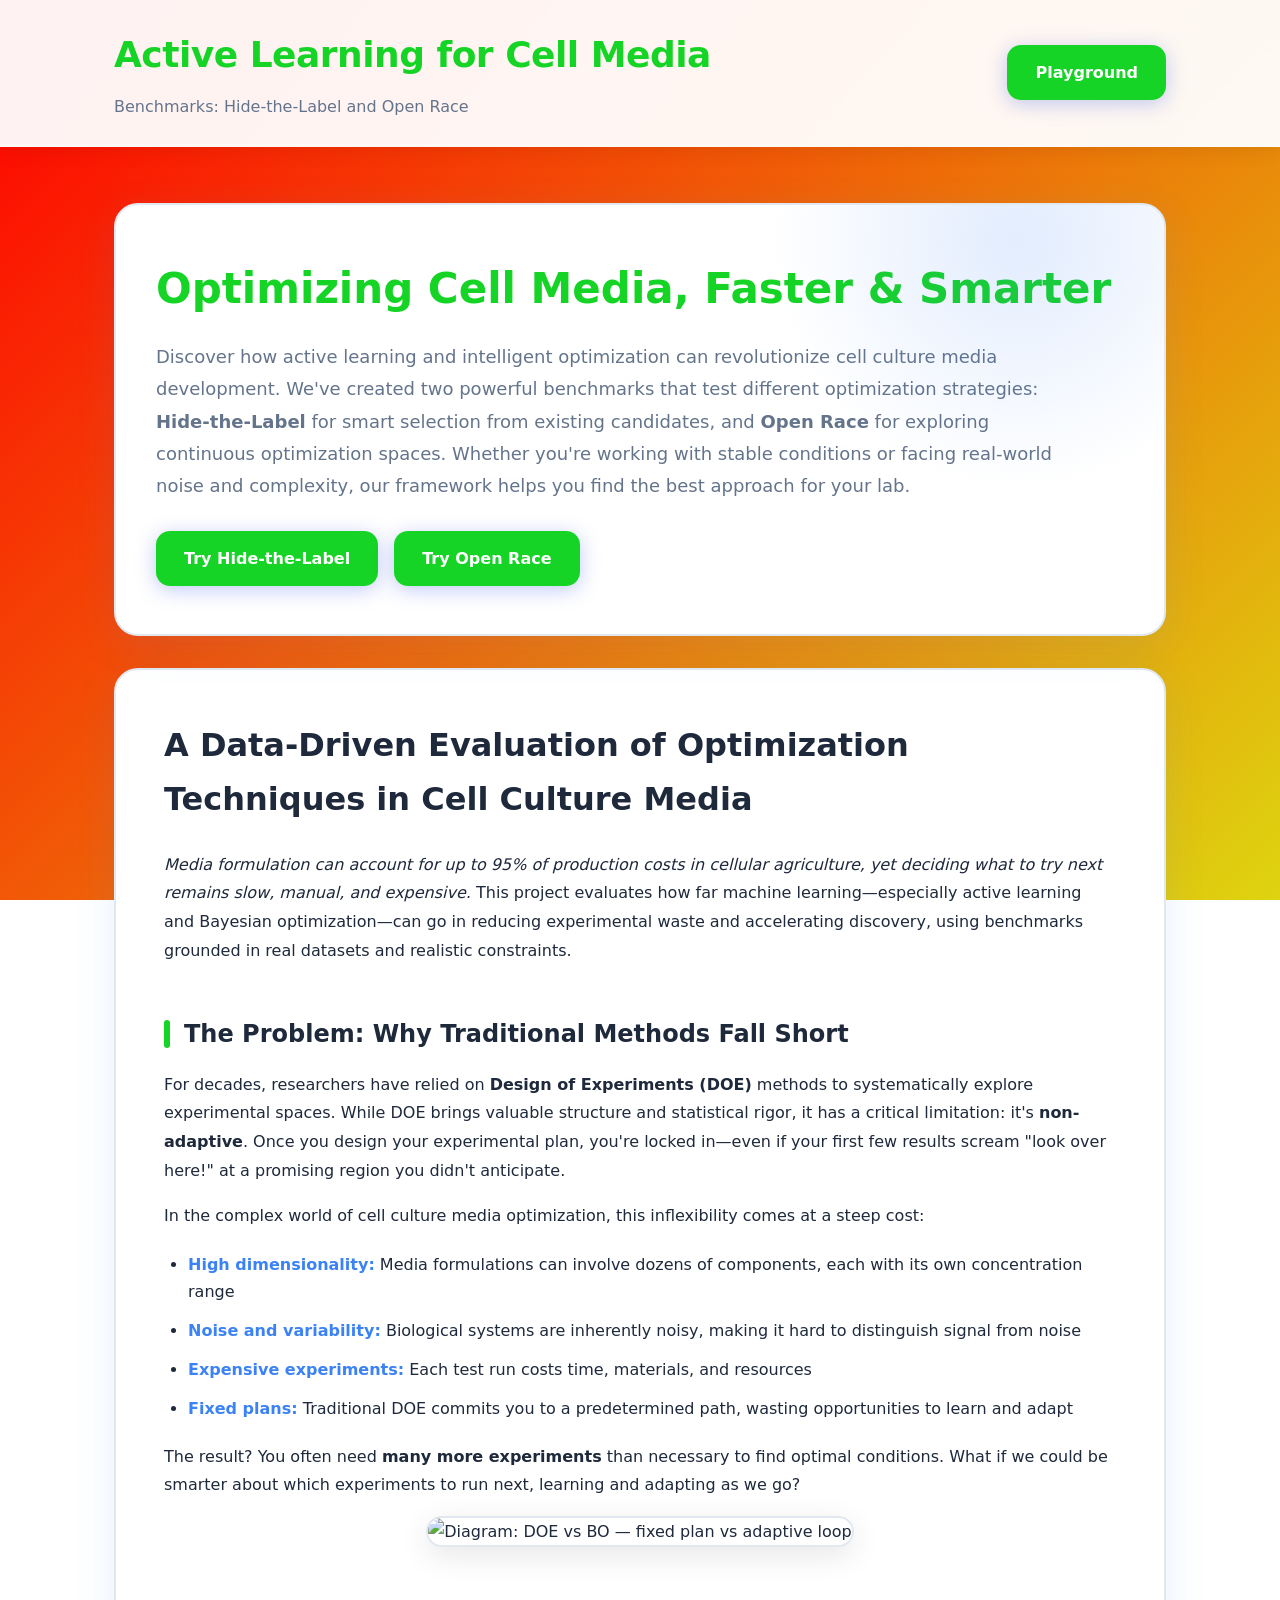
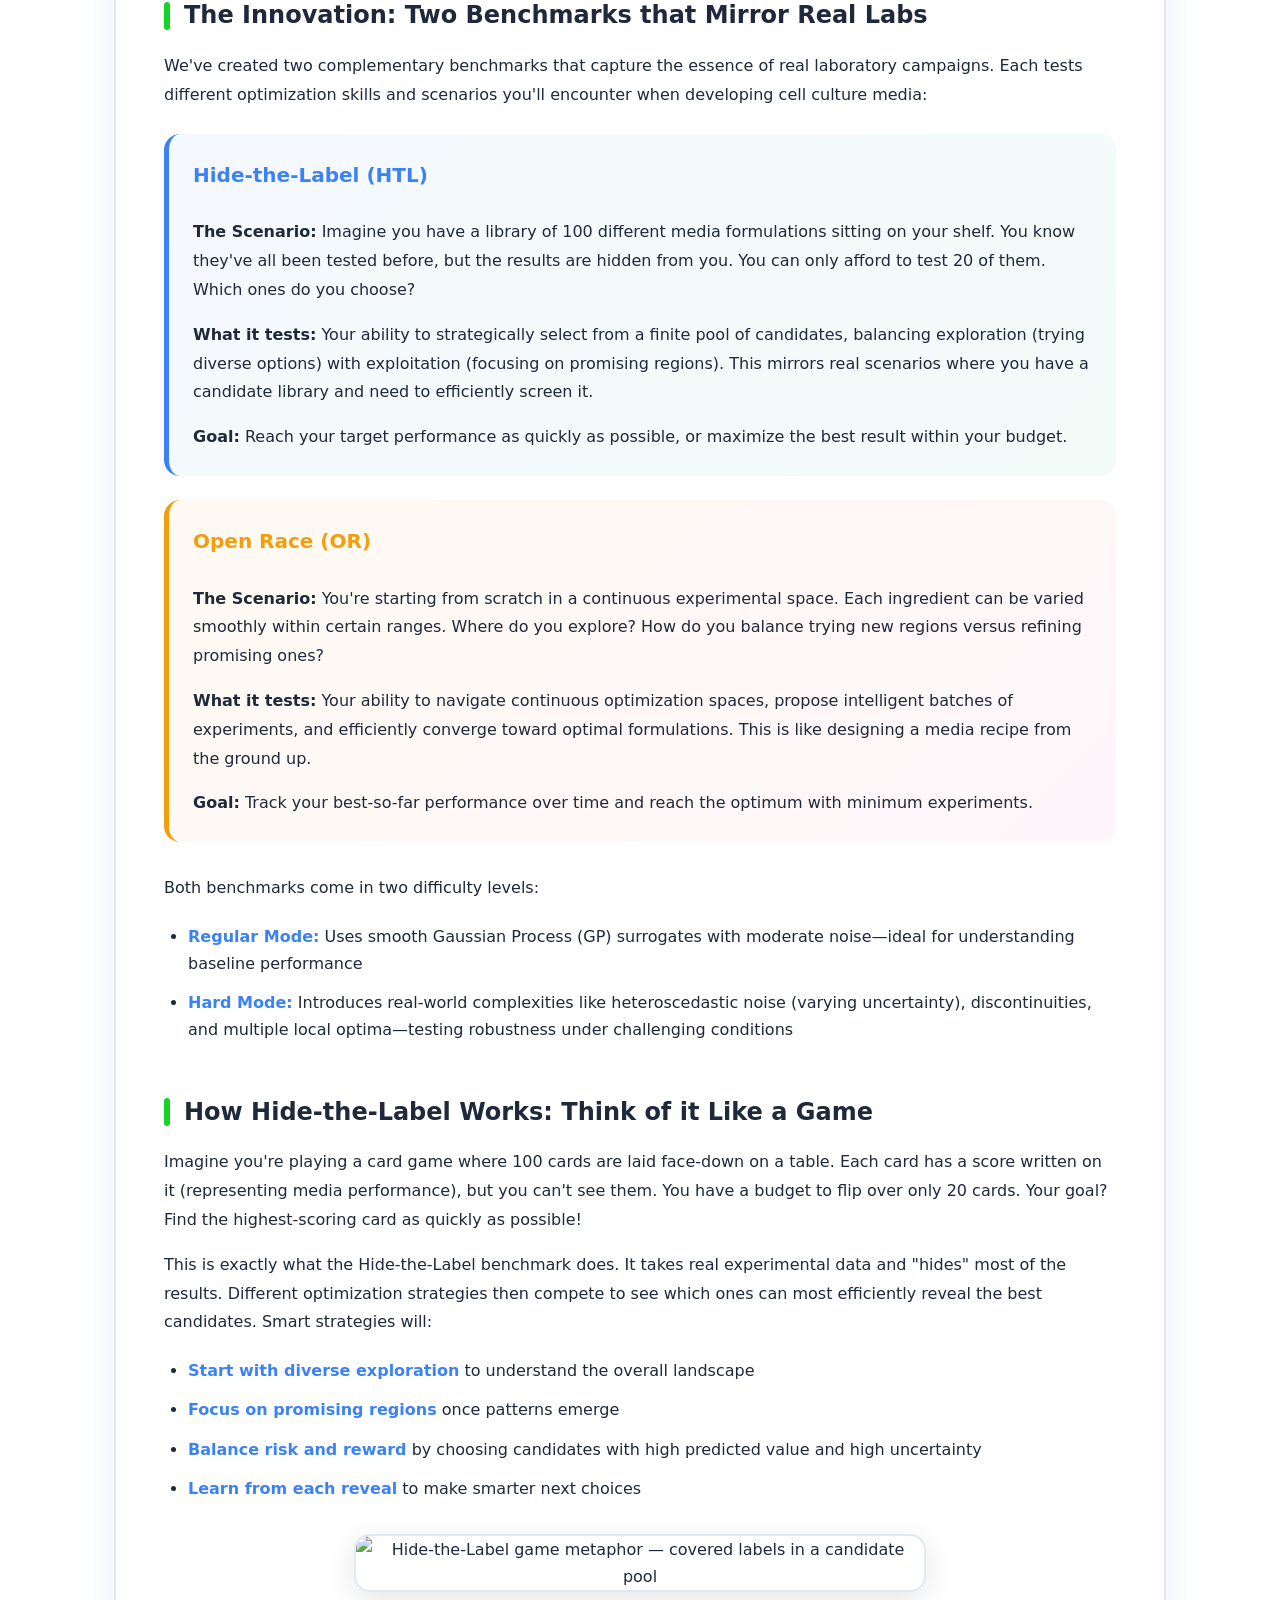
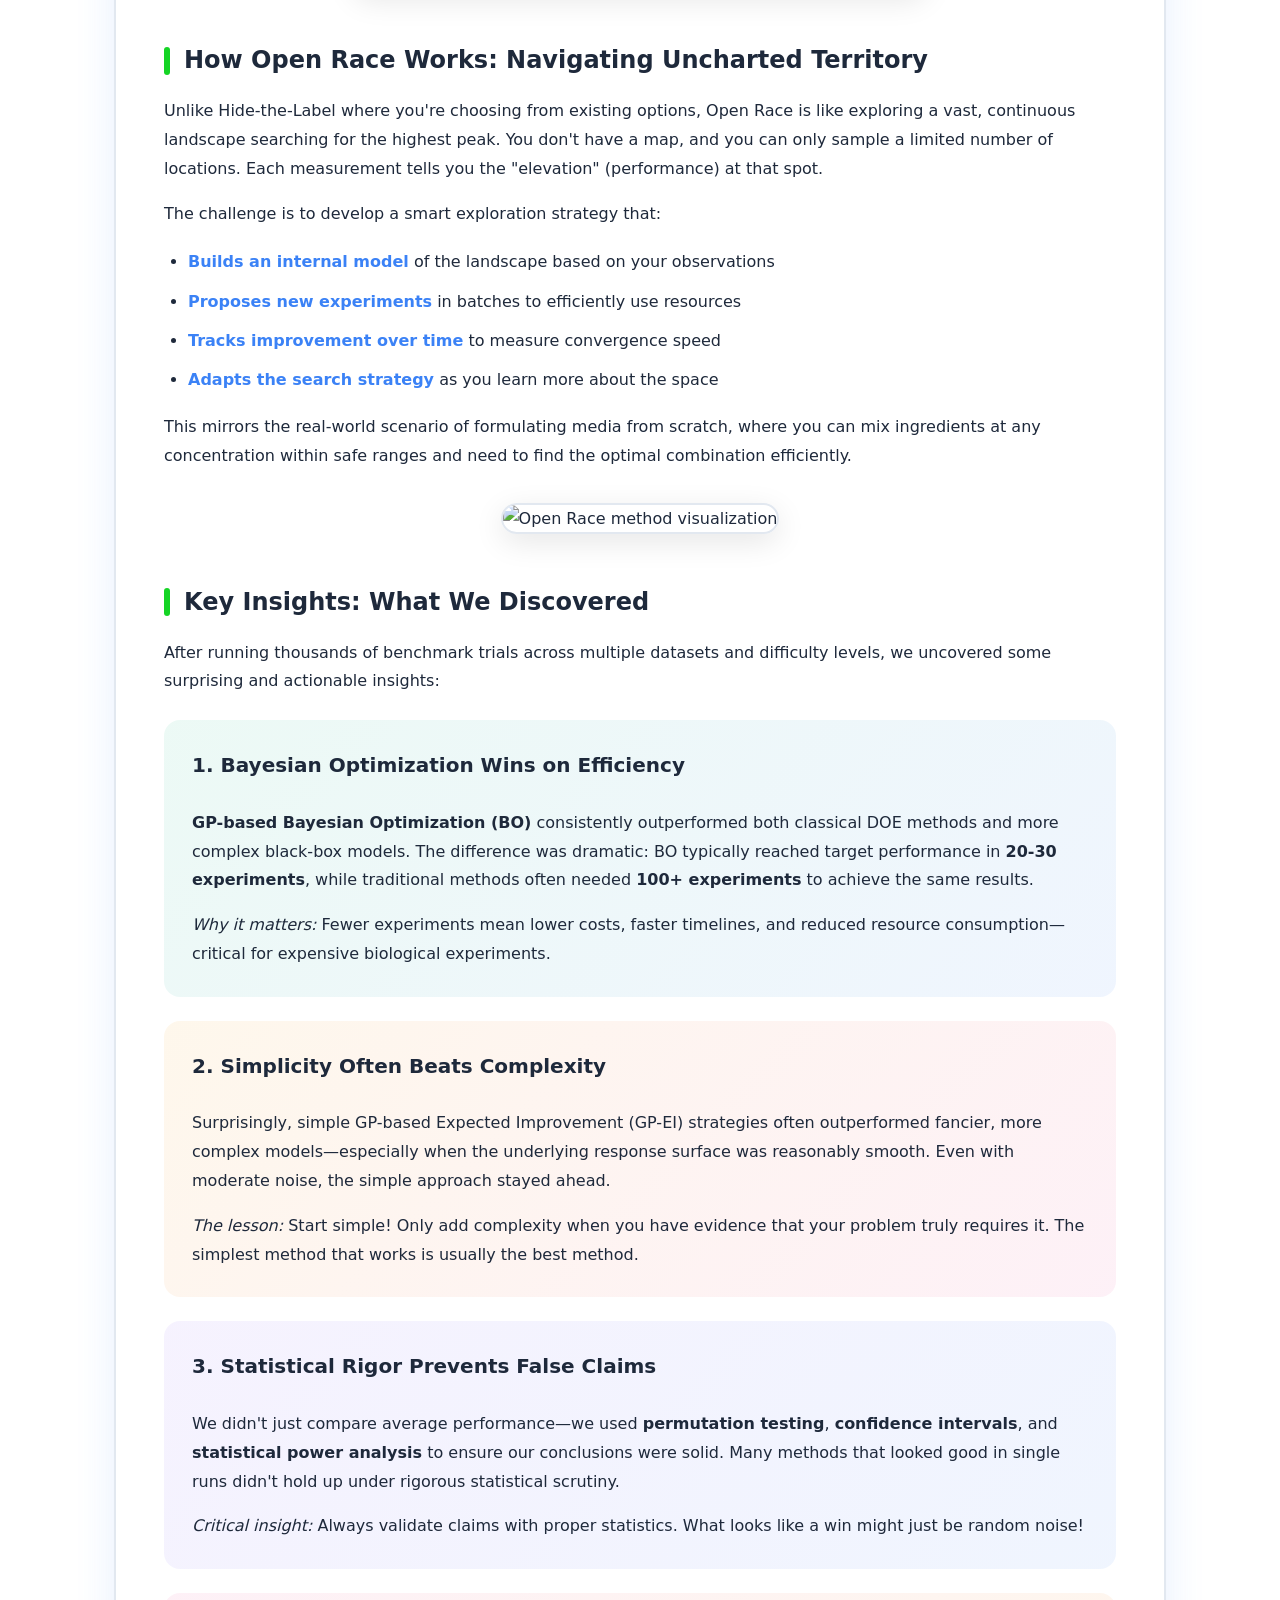
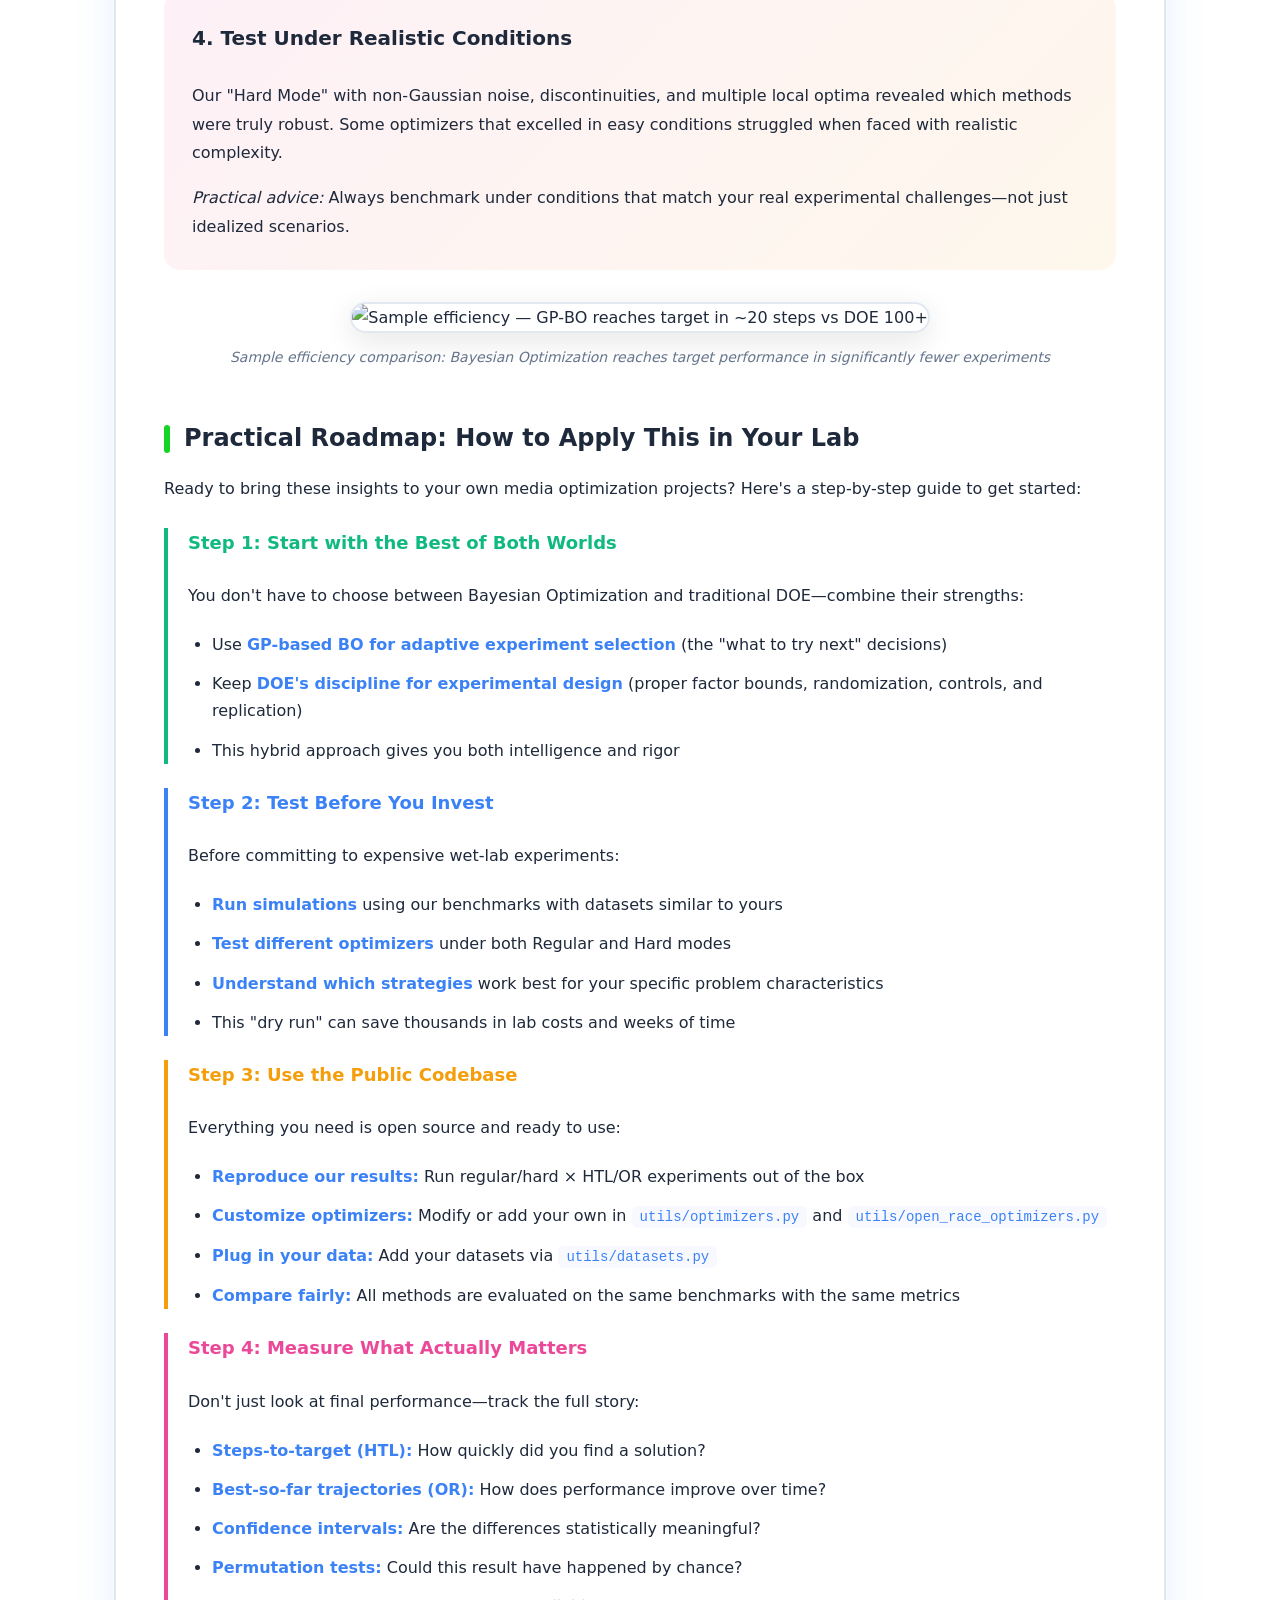
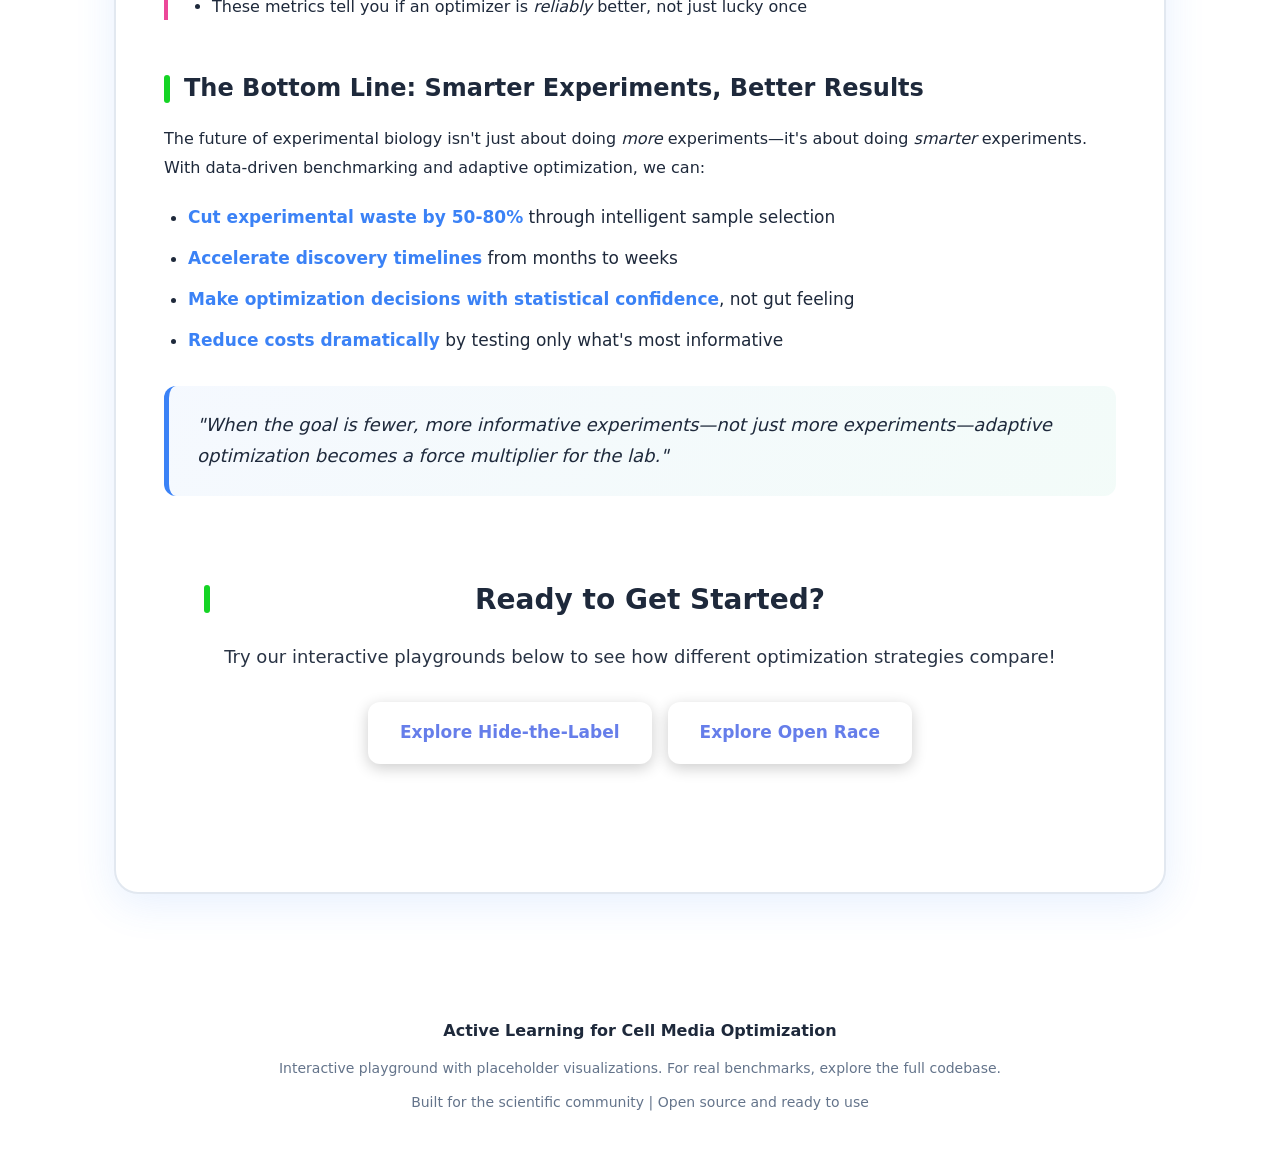
==== commit 5c905428: "Update index.html" ====
--- a/landing_page/index.html
+++ b/landing_page/index.html
@@ -12,7 +12,7 @@
       <div class="container">
         <div style="display: flex; align-items: center; justify-content: space-between; flex-wrap: wrap; gap: 16px;">
           <div>
-            <h1>Active Learning for Cell Medias</h1>
+            <h1>Active Learning for Cell Media</h1>
             <p class="subtitle">Benchmarks: Hide‑the‑Label and Open Race</p>
           </div>
           <a href="playground.html" class="btn cta" style="margin: 0;">Playground</a>
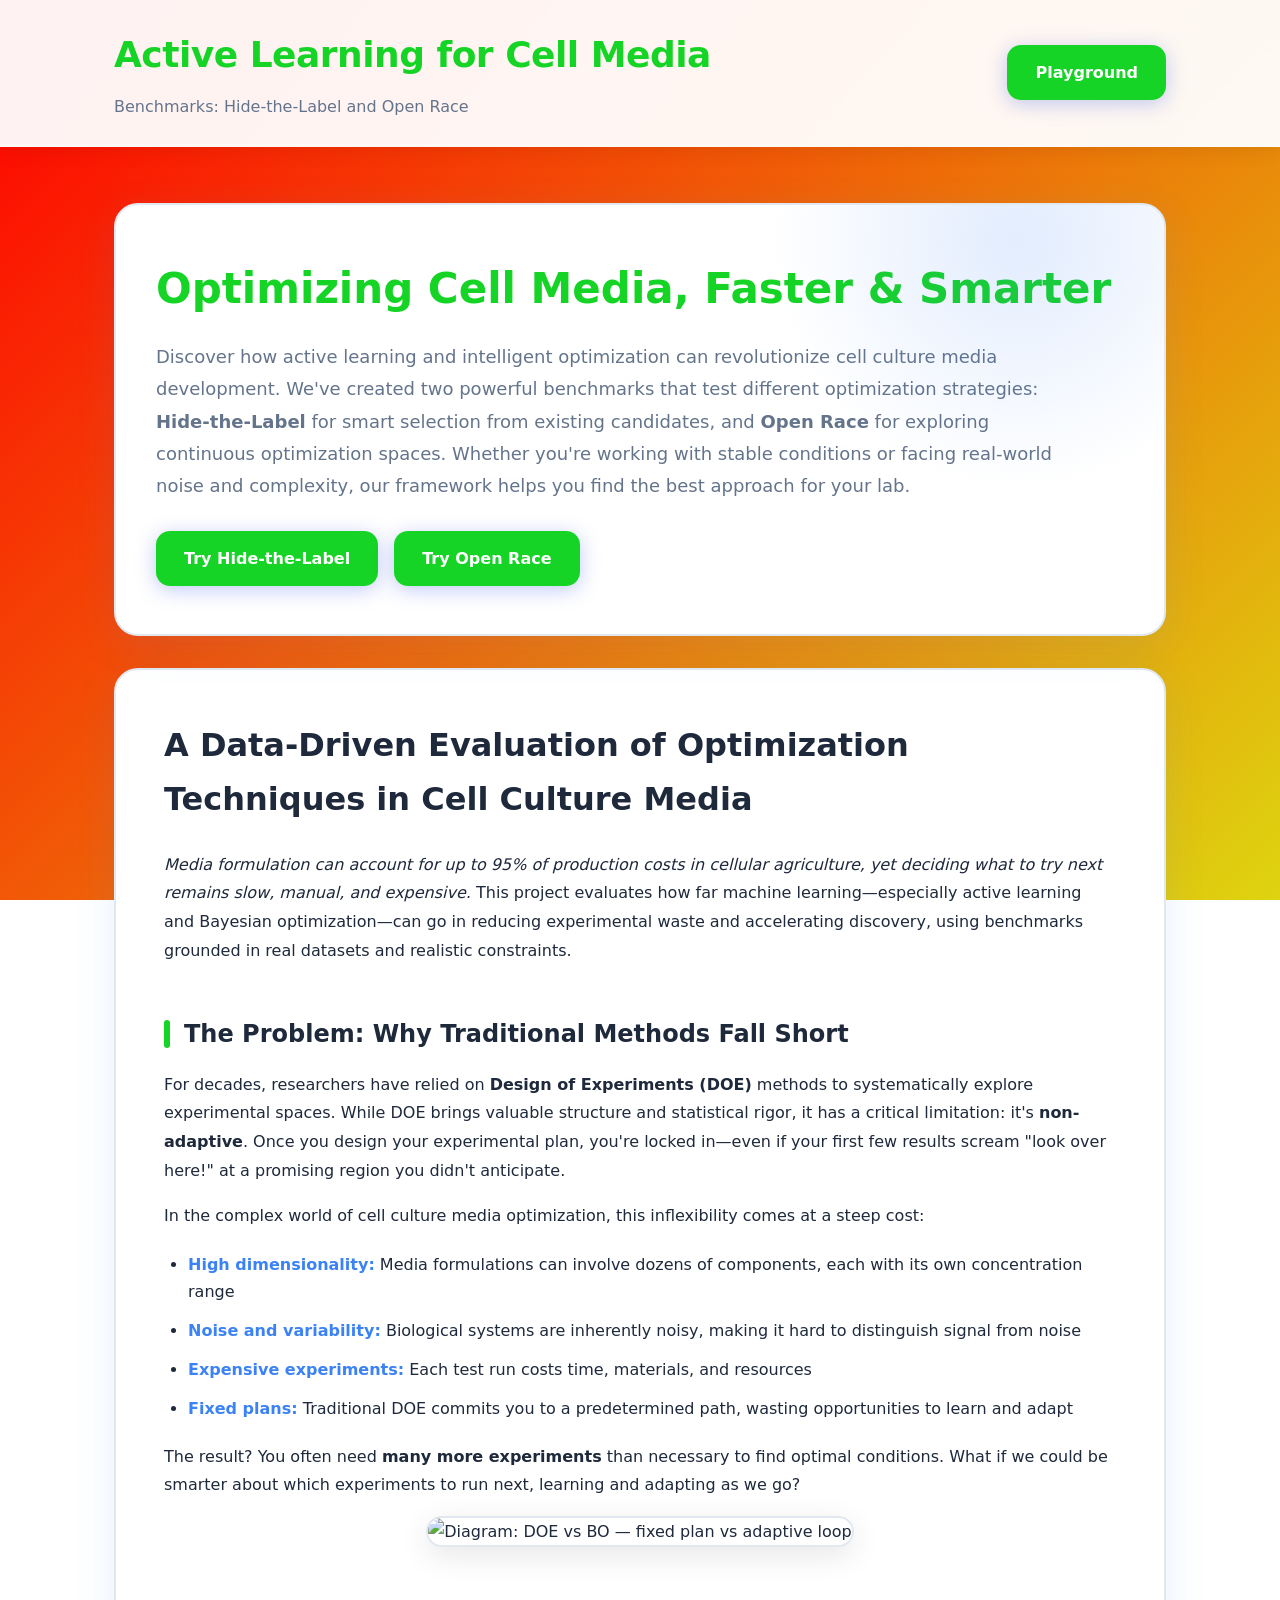
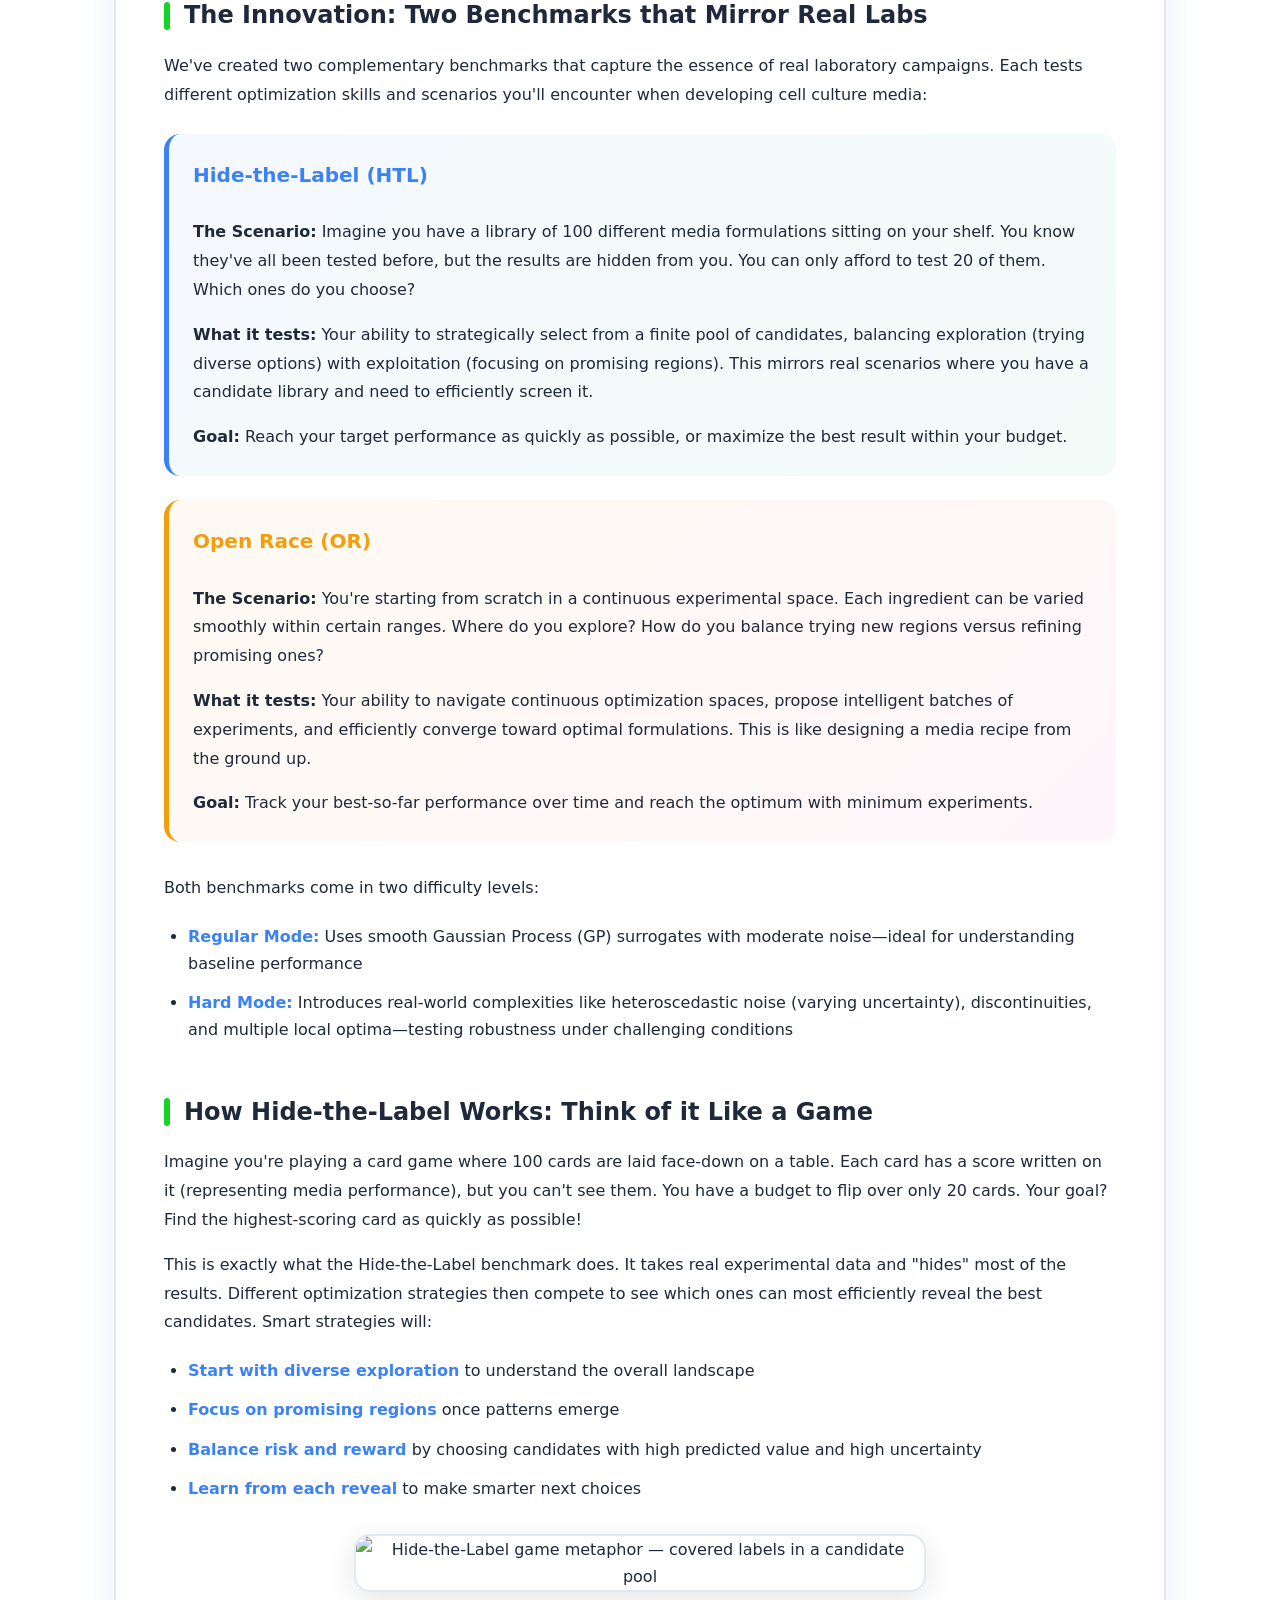
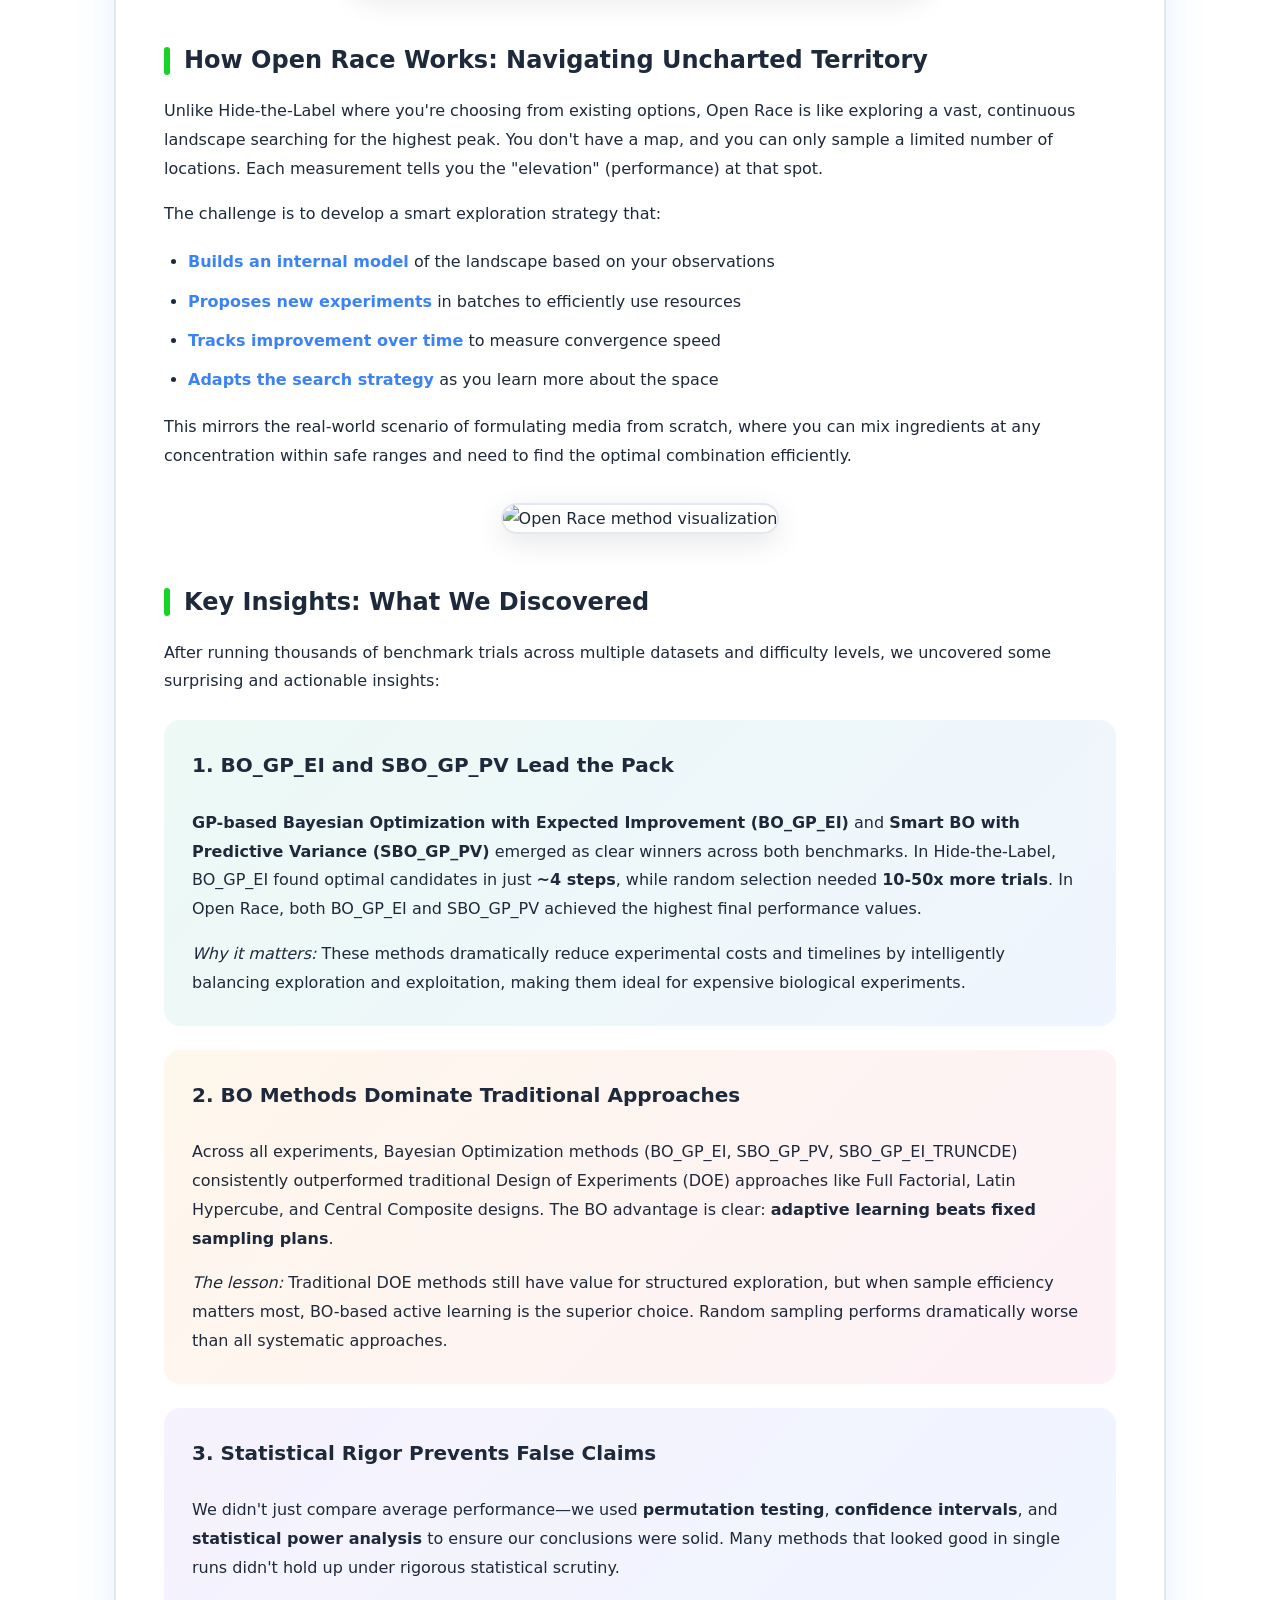
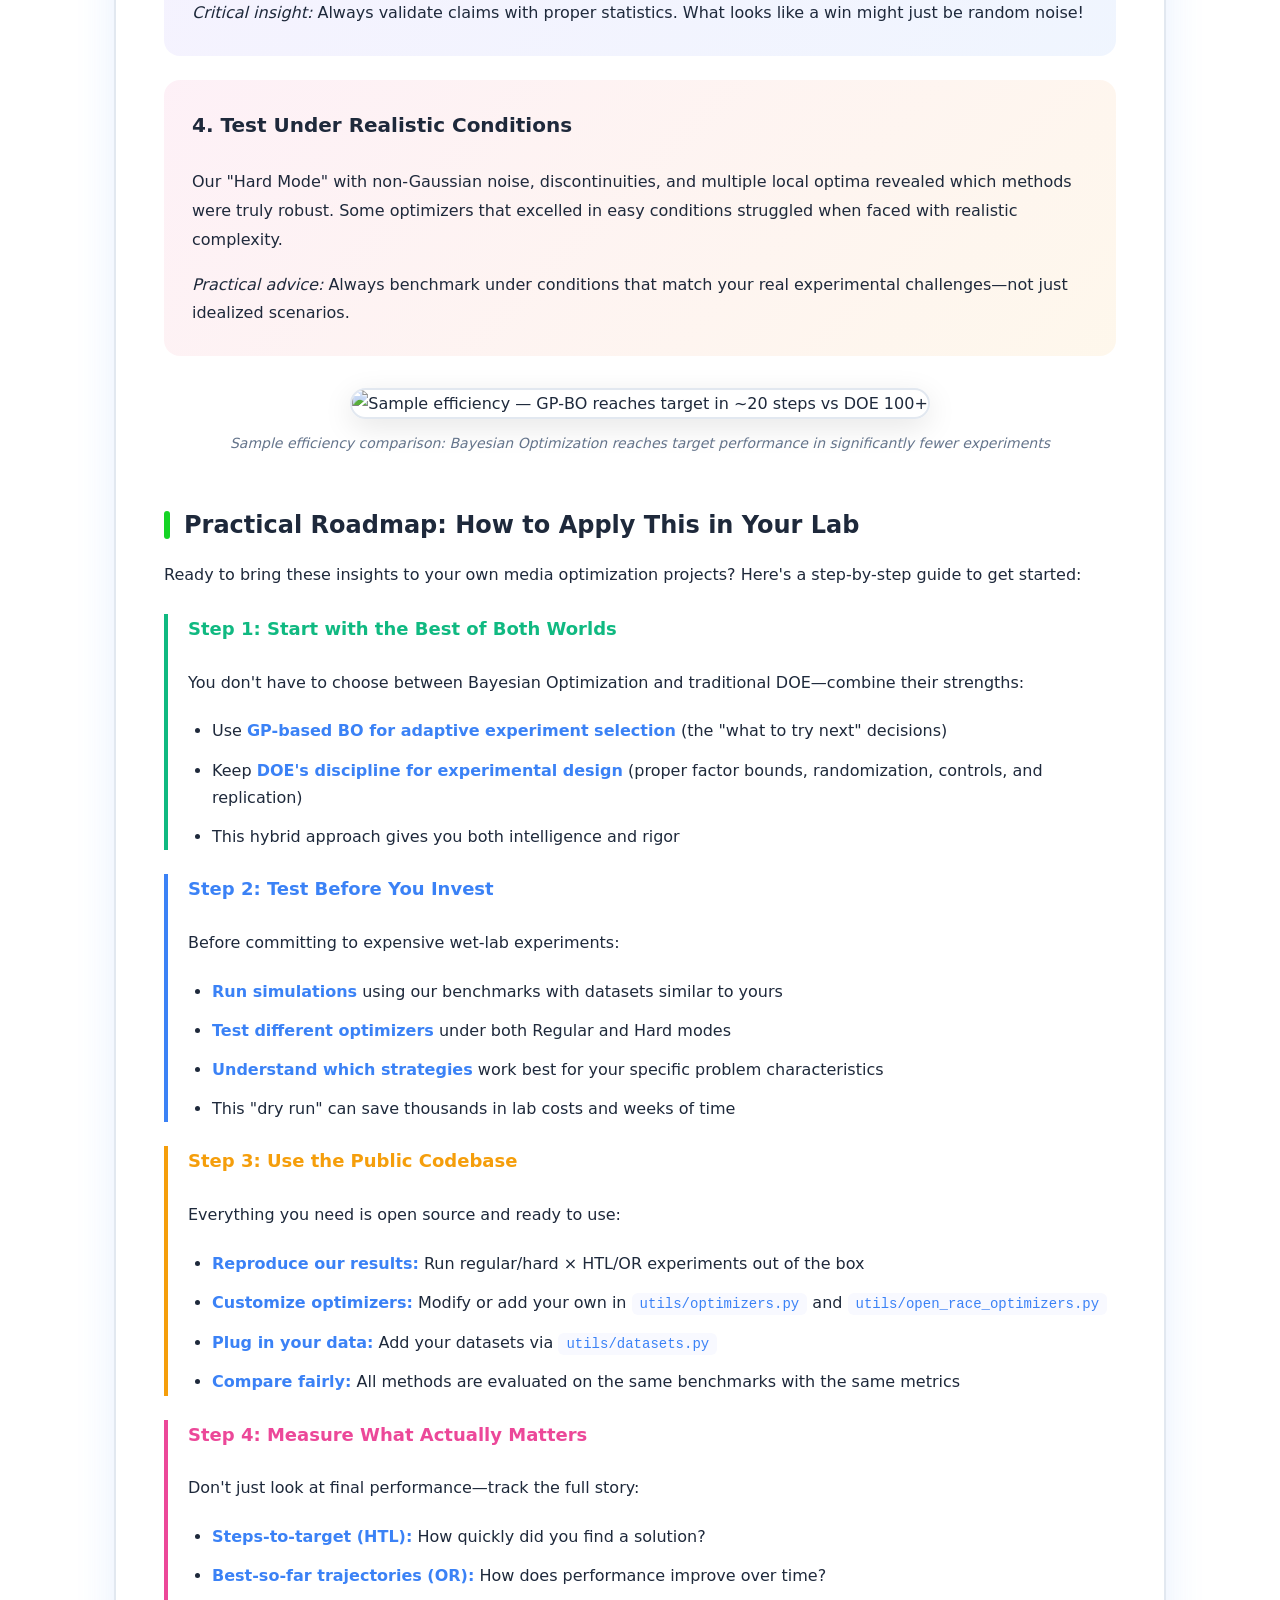
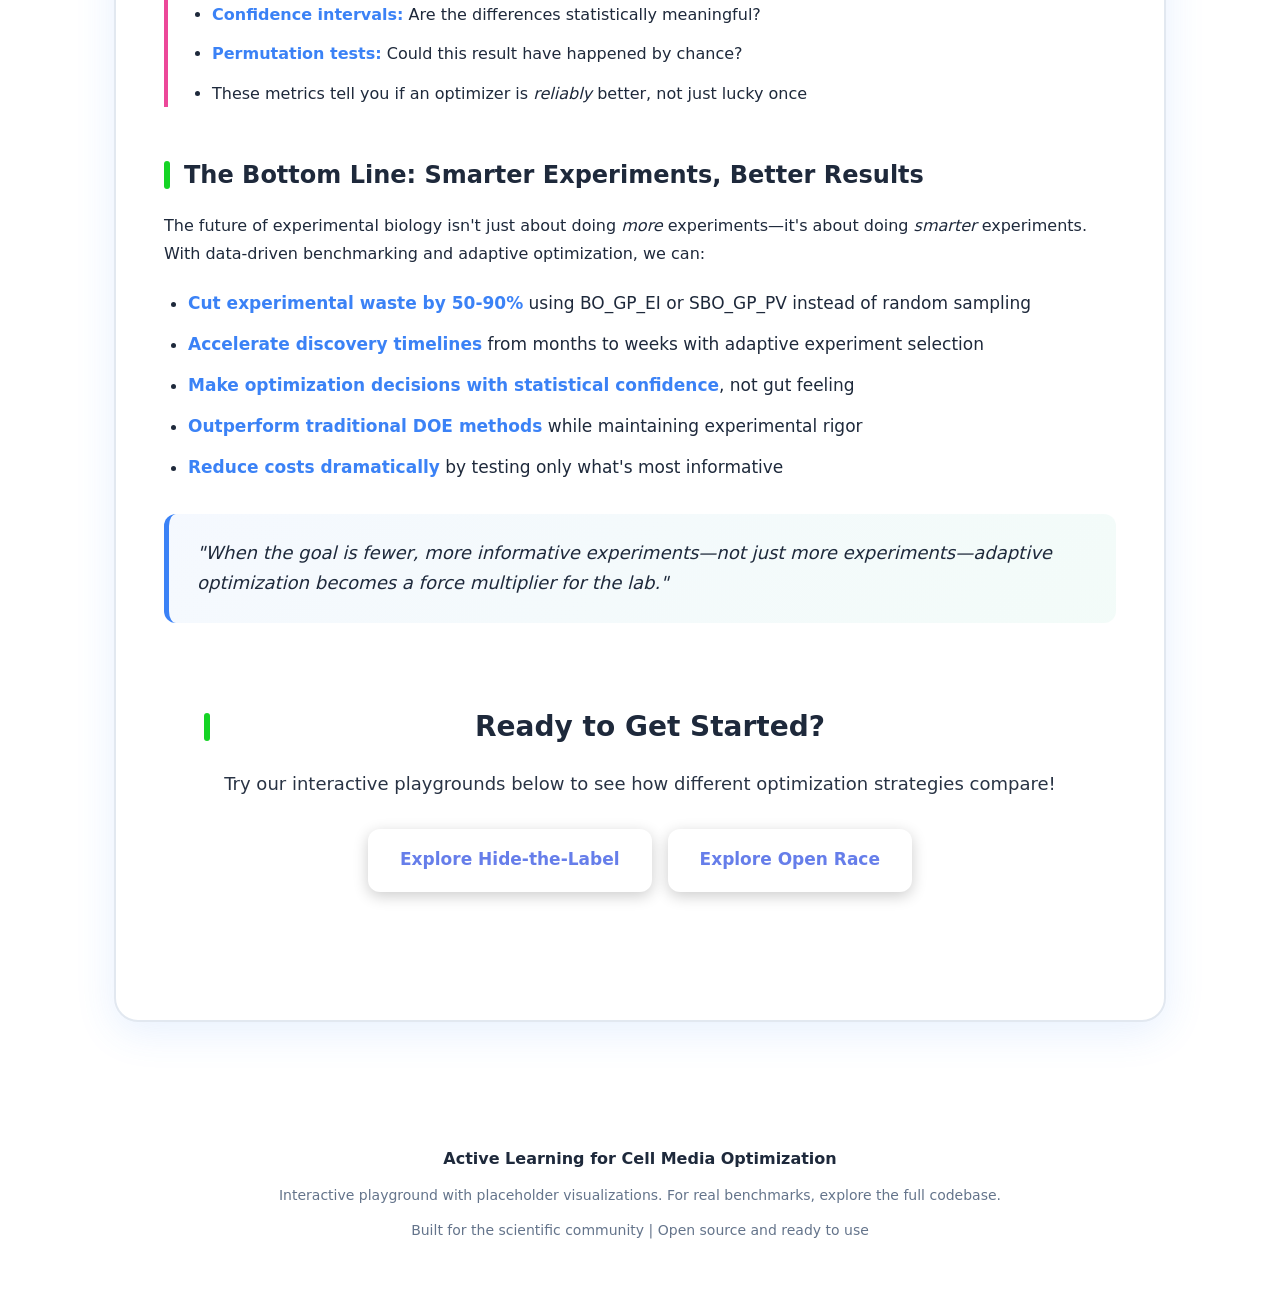
==== commit b02eb514: "Add files via upload" ====
--- a/landing_page/index.html
+++ b/landing_page/index.html
@@ -114,15 +114,15 @@
         <p>After running thousands of benchmark trials across multiple datasets and difficulty levels, we uncovered some surprising and actionable insights:</p>
         
         <div style="background: linear-gradient(135deg, rgba(16, 185, 129, 0.08), rgba(59, 130, 246, 0.08)); padding: 28px; border-radius: 16px; margin: 24px 0;">
-          <h4 style="margin-top: 0; font-size: 20px;">1. Bayesian Optimization Wins on Efficiency</h4>
-          <p><strong>GP-based Bayesian Optimization (BO)</strong> consistently outperformed both classical DOE methods and more complex black-box models. The difference was dramatic: BO typically reached target performance in <strong>20-30 experiments</strong>, while traditional methods often needed <strong>100+ experiments</strong> to achieve the same results.</p>
-          <p style="margin-bottom: 0;"><em>Why it matters:</em> Fewer experiments mean lower costs, faster timelines, and reduced resource consumption—critical for expensive biological experiments.</p>
+          <h4 style="margin-top: 0; font-size: 20px;">1. BO_GP_EI and SBO_GP_PV Lead the Pack</h4>
+          <p><strong>GP-based Bayesian Optimization with Expected Improvement (BO_GP_EI)</strong> and <strong>Smart BO with Predictive Variance (SBO_GP_PV)</strong> emerged as clear winners across both benchmarks. In Hide-the-Label, BO_GP_EI found optimal candidates in just <strong>~4 steps</strong>, while random selection needed <strong>10-50x more trials</strong>. In Open Race, both BO_GP_EI and SBO_GP_PV achieved the highest final performance values.</p>
+          <p style="margin-bottom: 0;"><em>Why it matters:</em> These methods dramatically reduce experimental costs and timelines by intelligently balancing exploration and exploitation, making them ideal for expensive biological experiments.</p>
         </div>
         
         <div style="background: linear-gradient(135deg, rgba(245, 158, 11, 0.08), rgba(236, 72, 153, 0.08)); padding: 28px; border-radius: 16px; margin: 24px 0;">
-          <h4 style="margin-top: 0; font-size: 20px;">2. Simplicity Often Beats Complexity</h4>
-          <p>Surprisingly, simple GP-based Expected Improvement (GP-EI) strategies often outperformed fancier, more complex models—especially when the underlying response surface was reasonably smooth. Even with moderate noise, the simple approach stayed ahead.</p>
-          <p style="margin-bottom: 0;"><em>The lesson:</em> Start simple! Only add complexity when you have evidence that your problem truly requires it. The simplest method that works is usually the best method.</p>
+          <h4 style="margin-top: 0; font-size: 20px;">2. BO Methods Dominate Traditional Approaches</h4>
+          <p>Across all experiments, Bayesian Optimization methods (BO_GP_EI, SBO_GP_PV, SBO_GP_EI_TRUNCDE) consistently outperformed traditional Design of Experiments (DOE) approaches like Full Factorial, Latin Hypercube, and Central Composite designs. The BO advantage is clear: <strong>adaptive learning beats fixed sampling plans</strong>.</p>
+          <p style="margin-bottom: 0;"><em>The lesson:</em> Traditional DOE methods still have value for structured exploration, but when sample efficiency matters most, BO-based active learning is the superior choice. Random sampling performs dramatically worse than all systematic approaches.</p>
         </div>
         
         <div style="background: linear-gradient(135deg, rgba(139, 92, 246, 0.08), rgba(59, 130, 246, 0.08)); padding: 28px; border-radius: 16px; margin: 24px 0;">
@@ -193,9 +193,10 @@
         <p>The future of experimental biology isn't just about doing <em>more</em> experiments—it's about doing <em>smarter</em> experiments. With data-driven benchmarking and adaptive optimization, we can:</p>
         
         <ul style="font-size: 17px; line-height: 1.9;">
-          <li><strong>Cut experimental waste by 50-80%</strong> through intelligent sample selection</li>
-          <li><strong>Accelerate discovery timelines</strong> from months to weeks</li>
+          <li><strong>Cut experimental waste by 50-90%</strong> using BO_GP_EI or SBO_GP_PV instead of random sampling</li>
+          <li><strong>Accelerate discovery timelines</strong> from months to weeks with adaptive experiment selection</li>
           <li><strong>Make optimization decisions with statistical confidence</strong>, not gut feeling</li>
+          <li><strong>Outperform traditional DOE methods</strong> while maintaining experimental rigor</li>
           <li><strong>Reduce costs dramatically</strong> by testing only what's most informative</li>
         </ul>
 
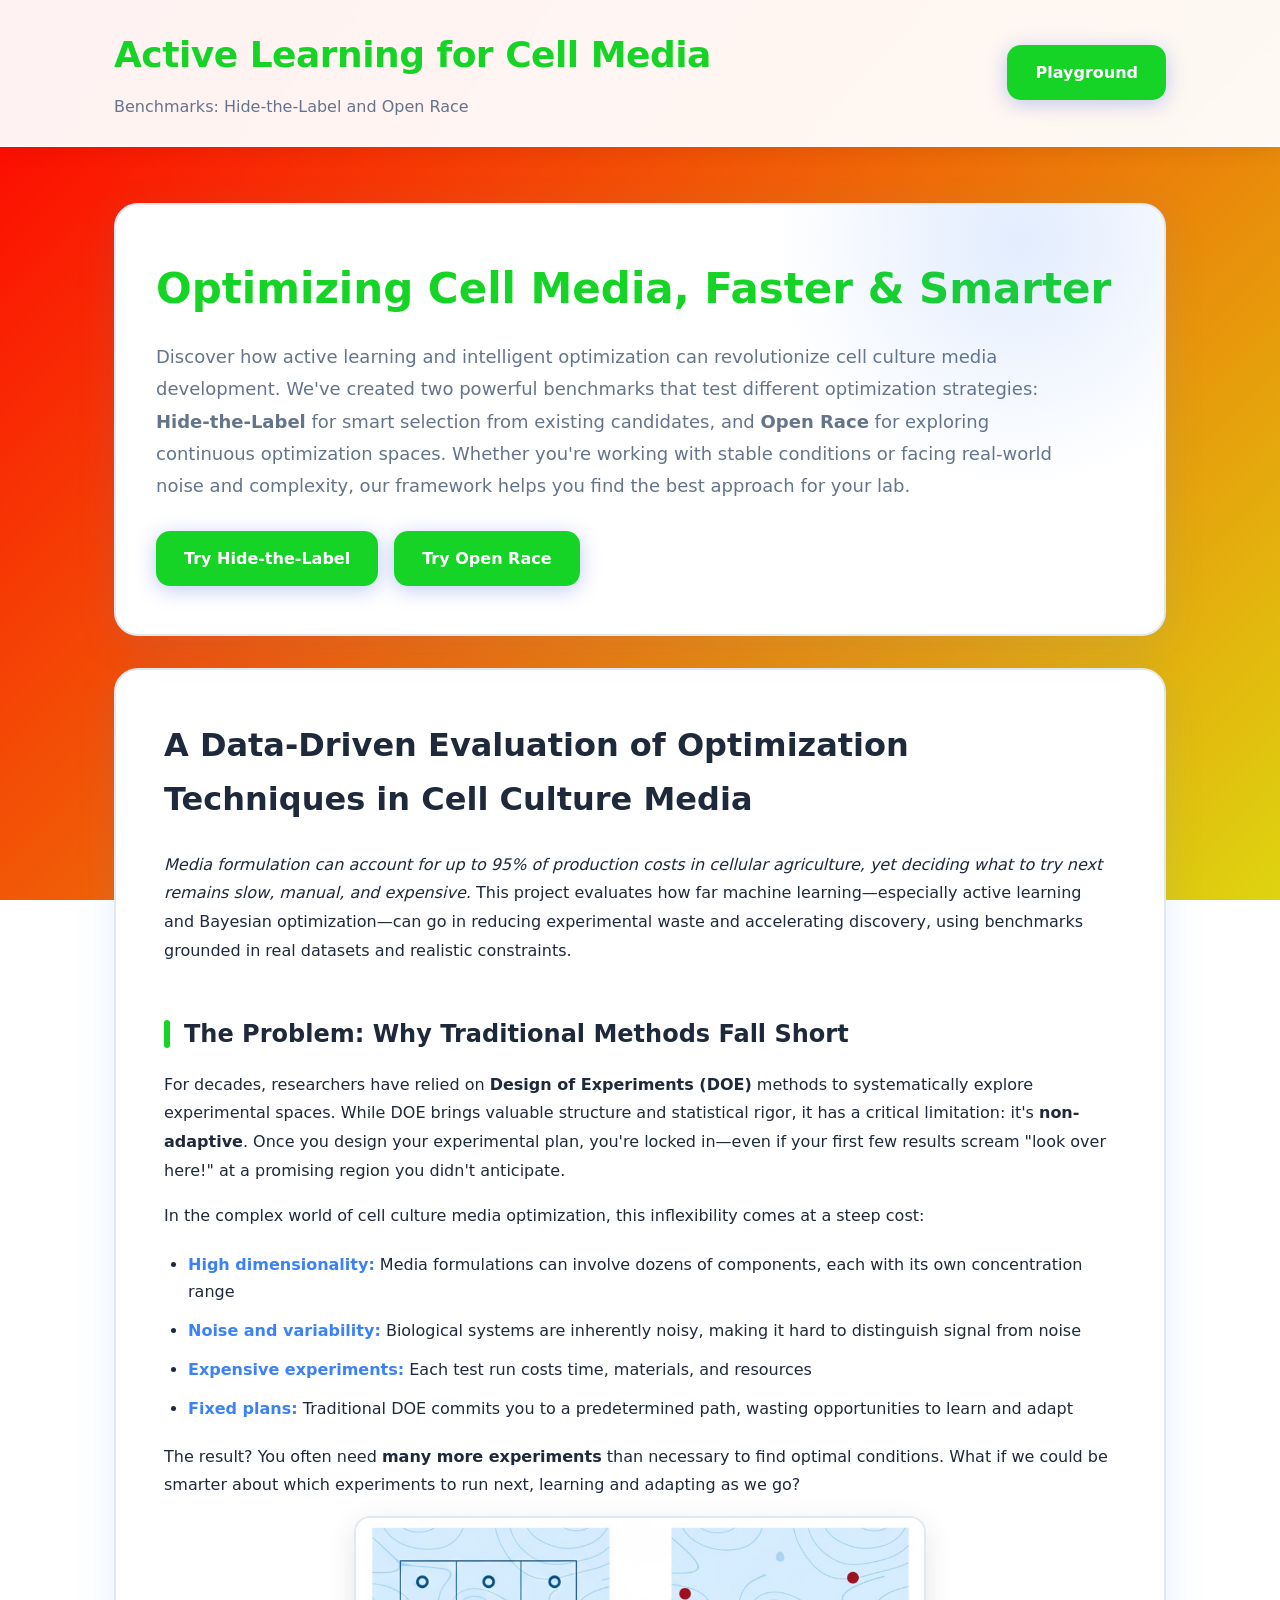
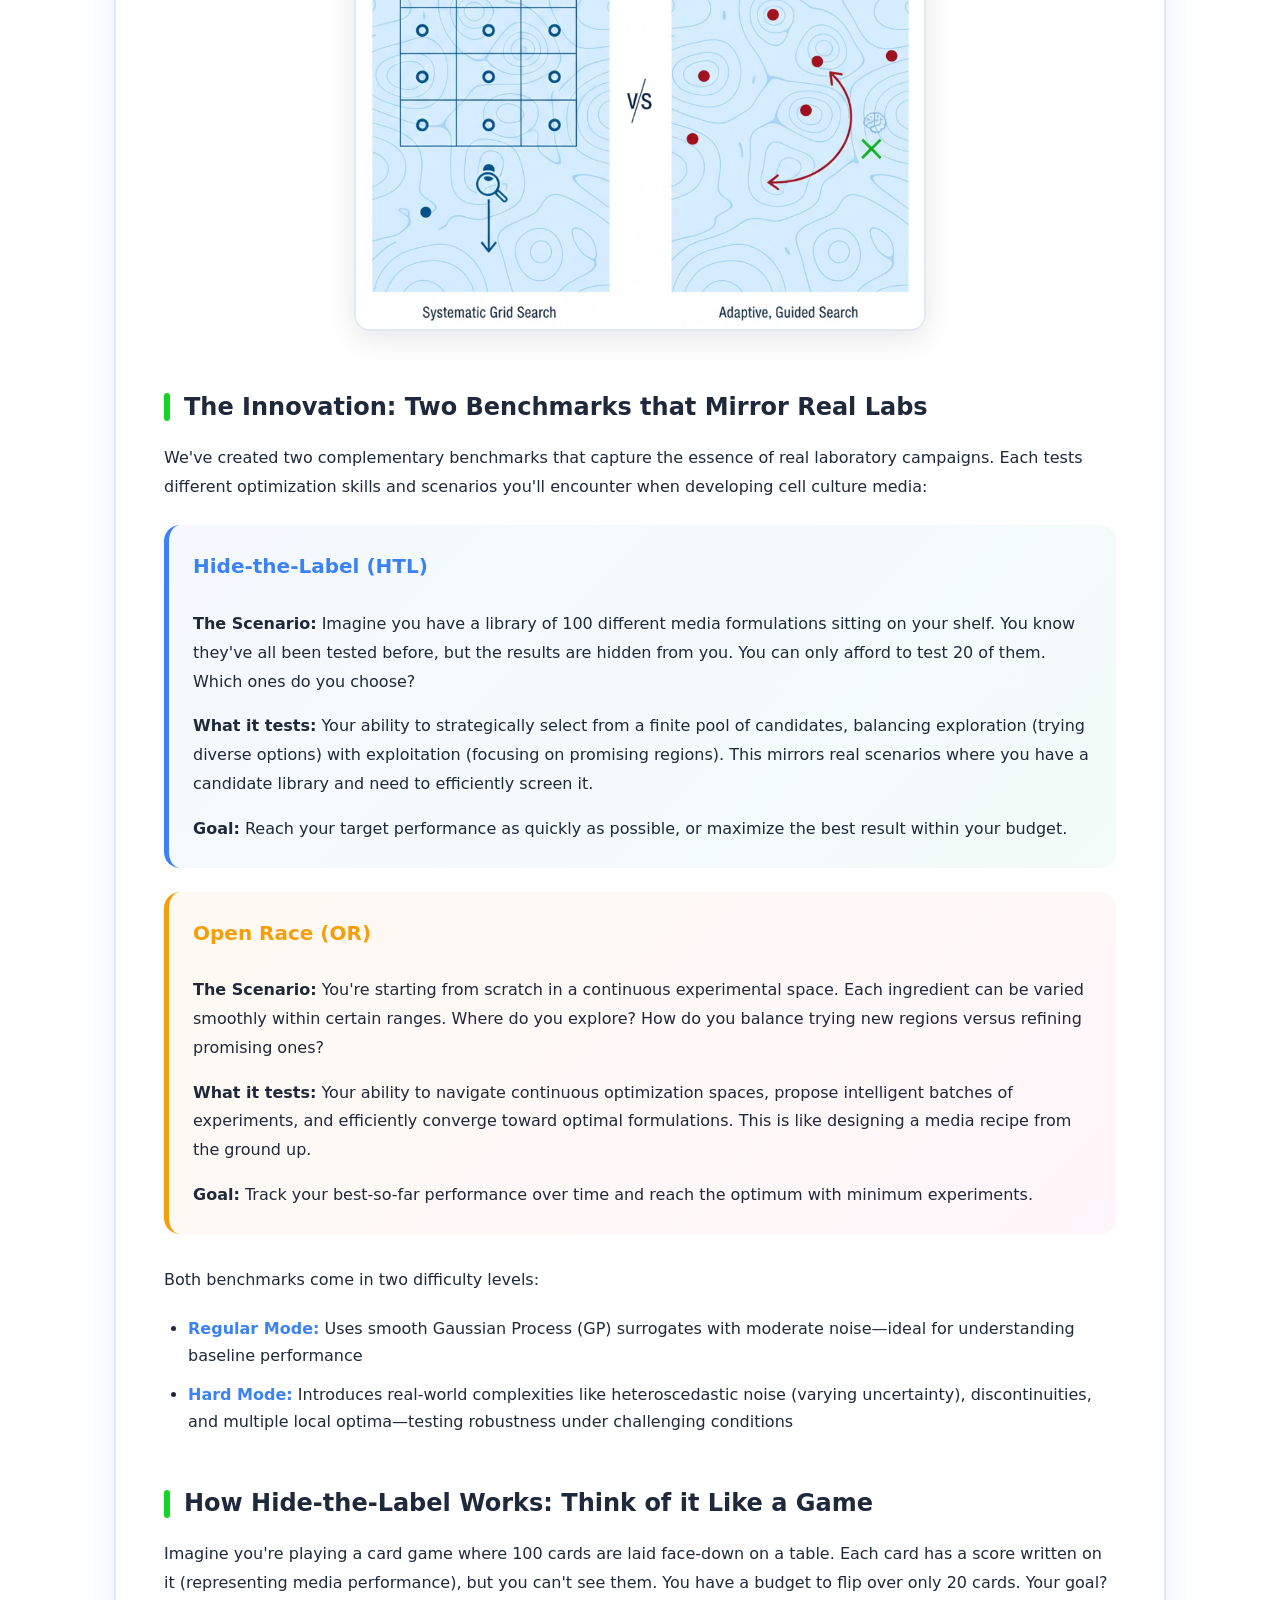
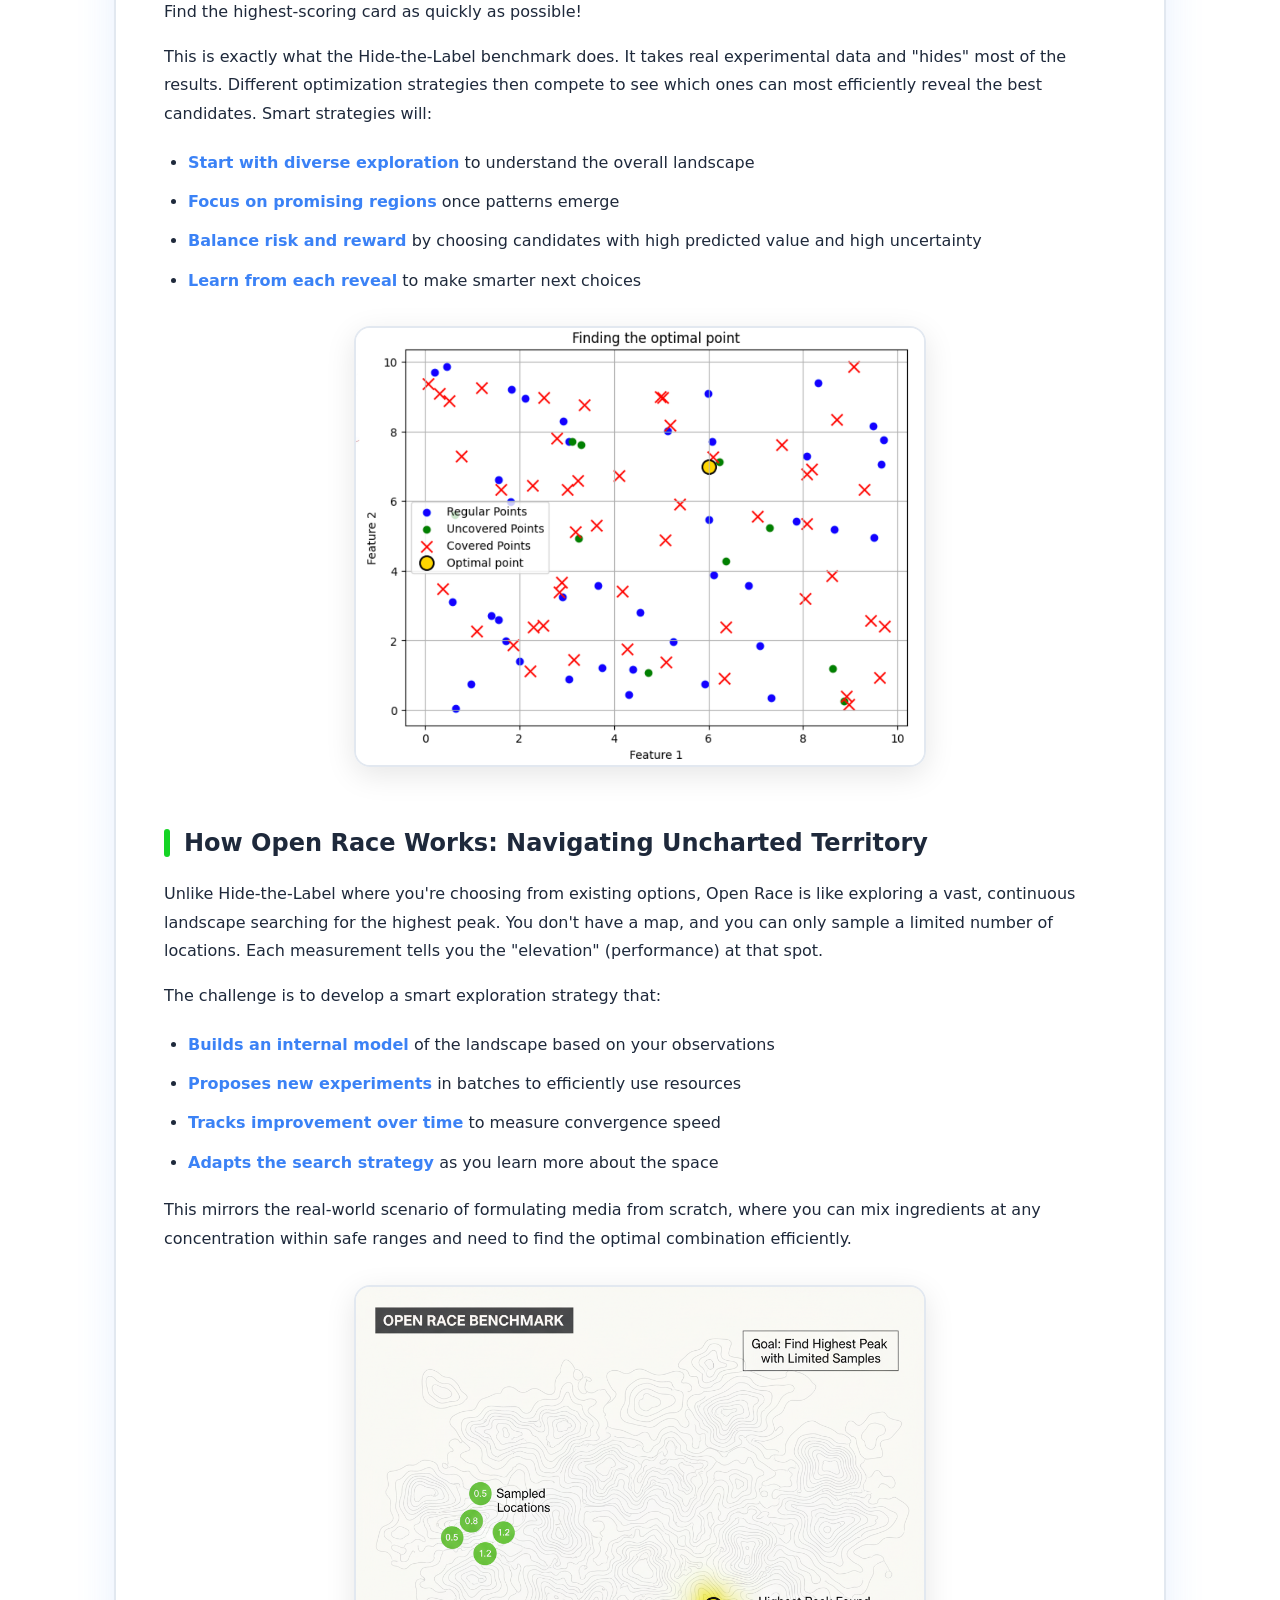
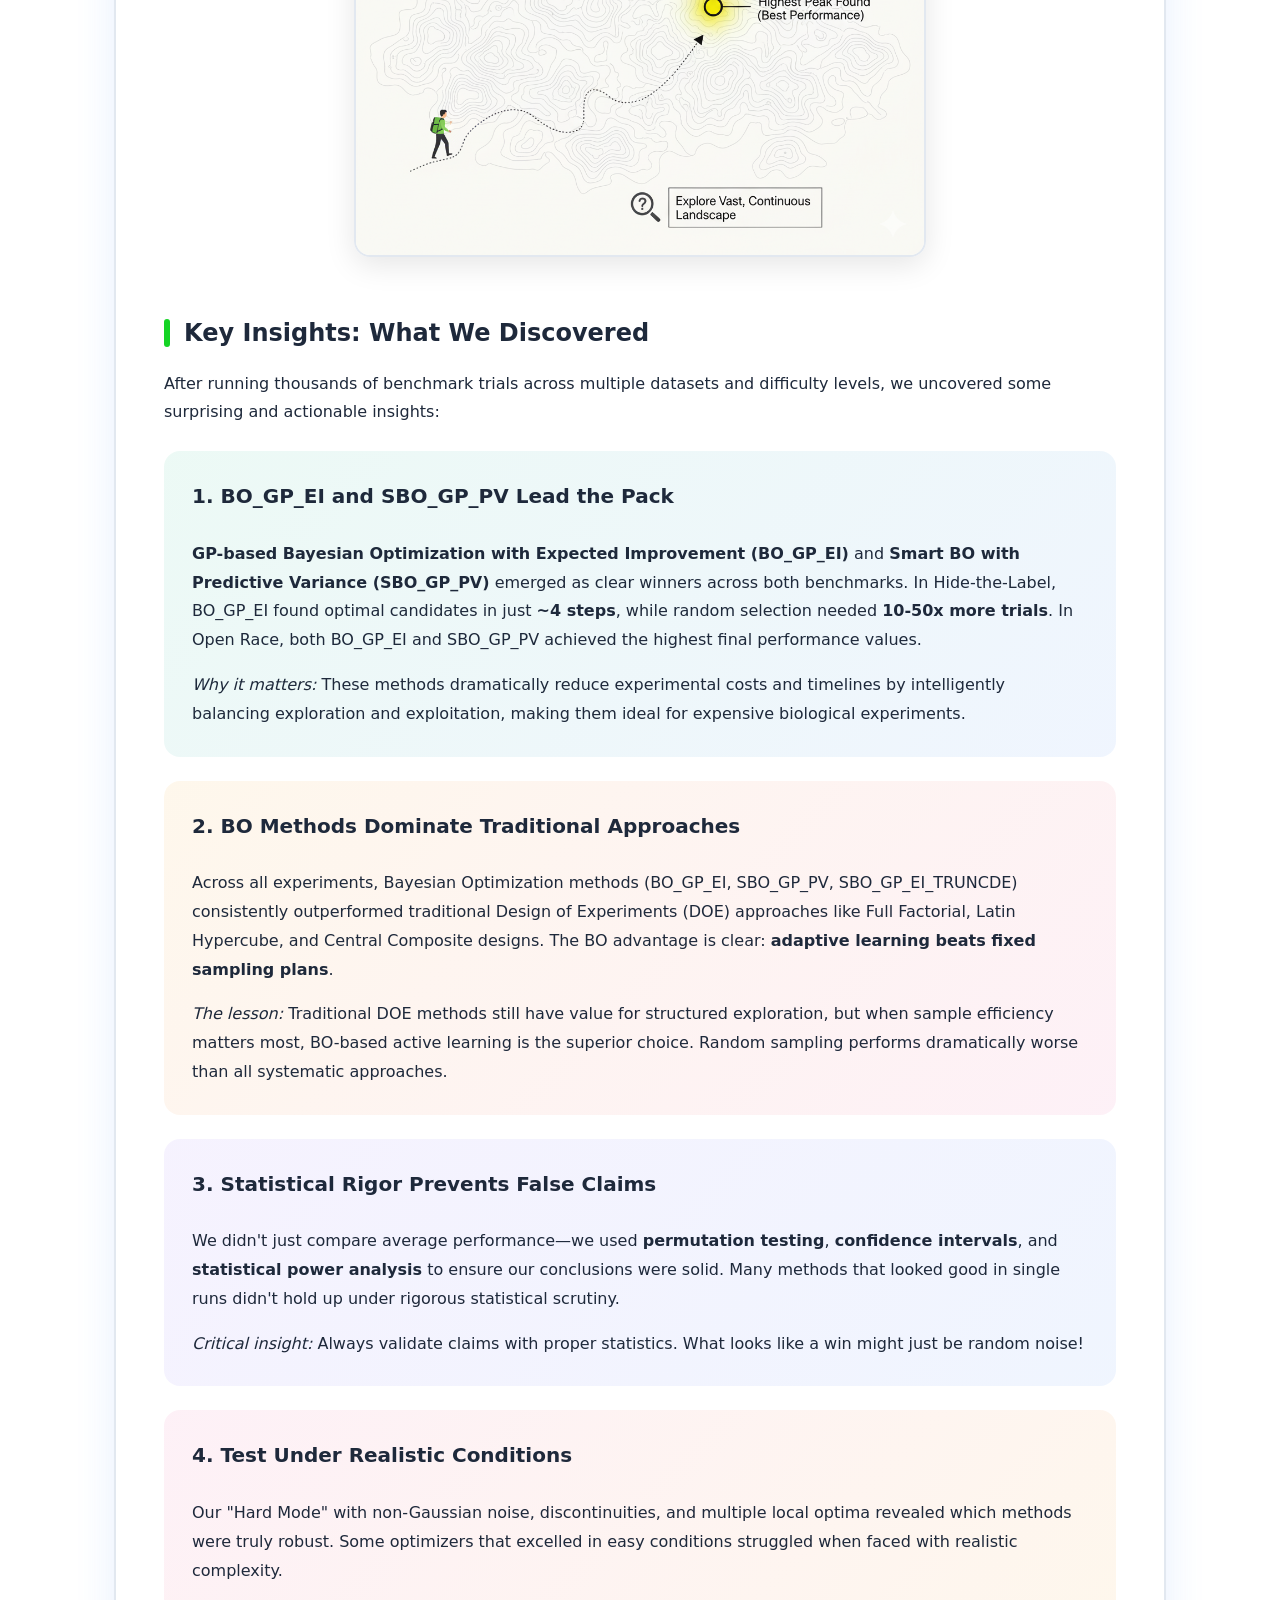
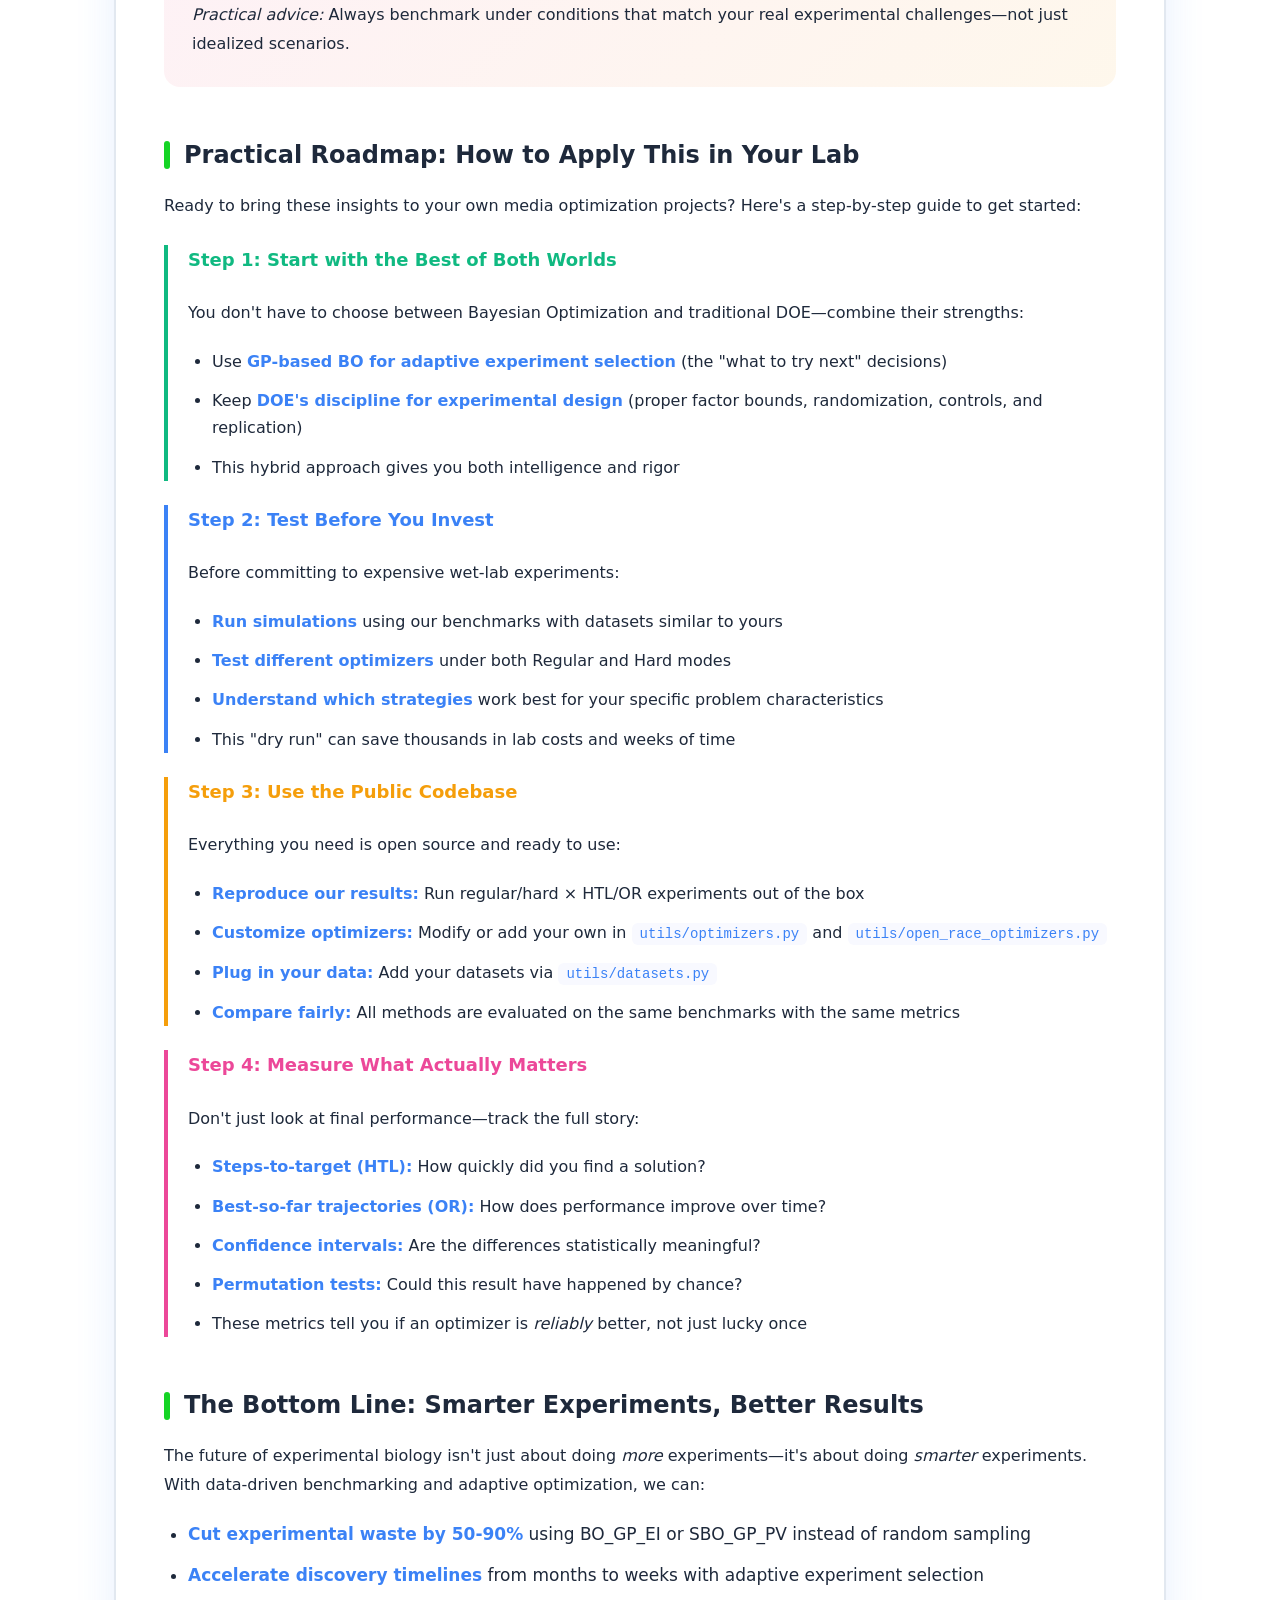
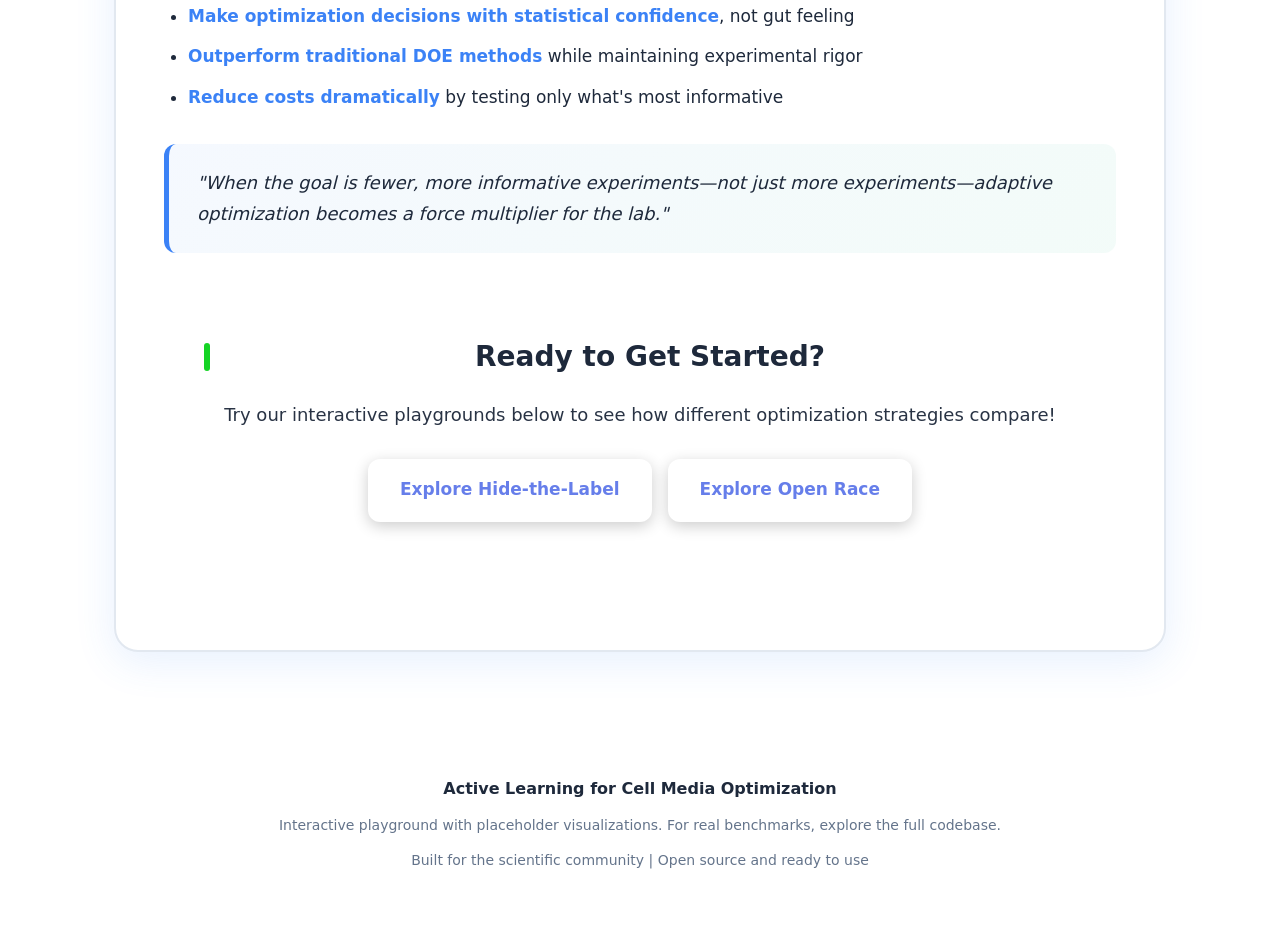
==== commit 22ce66b3: "Add files via upload" ====
--- a/landing_page/index.html
+++ b/landing_page/index.html
@@ -49,7 +49,7 @@
         <p>The result? You often need <strong>many more experiments</strong> than necessary to find optimal conditions. What if we could be smarter about which experiments to run next, learning and adapting as we go?</p>
 
         <div style="text-align: center;">
-          <img src="Figures/Optimisation_Strategies.png" alt="Diagram: DOE vs BO — fixed plan vs adaptive loop" class="viz-image" style="max-width: 50%; height: 40%;">
+          <img src="Figures/DOE vs BO.png" alt="Diagram: DOE vs BO — fixed plan vs adaptive loop" class="viz-image" style="max-width: 60%; height: auto;">
         </div>
 
         <h3>The Innovation: Two Benchmarks that Mirror Real Labs</h3>
@@ -88,7 +88,7 @@
         </ul>
         
         <div style="text-align: center; margin: 32px 0;">
-            <img src="Figures/Hidethelabel.png" alt="Hide-the-Label game metaphor — covered labels in a candidate pool" class="viz-image" style="max-width: 60%; height: auto;">
+            <img src="Figures/Hide_the_Label.png" alt="Hide-the-Label game metaphor — covered labels in a candidate pool" class="viz-image" style="max-width: 60%; height: auto;">
         </div>
 
 
@@ -106,7 +106,7 @@
         <p>This mirrors the real-world scenario of formulating media from scratch, where you can mix ingredients at any concentration within safe ranges and need to find the optimal combination efficiently.</p>
         
         <div style="text-align: center; margin: 32px 0;">
-            <img src="Figures/openrace.png" alt="Open Race method visualization" class="viz-image" style="max-width: 60%; height: auto;">
+            <img src="Figures/Open_Race.png" alt="Open Race method visualization" class="viz-image" style="max-width: 60%; height: auto;">
         </div>
 
         
@@ -135,11 +135,6 @@
           <h4 style="margin-top: 0; font-size: 20px;">4. Test Under Realistic Conditions</h4>
           <p>Our "Hard Mode" with non-Gaussian noise, discontinuities, and multiple local optima revealed which methods were truly robust. Some optimizers that excelled in easy conditions struggled when faced with realistic complexity.</p>
           <p style="margin-bottom: 0;"><em>Practical advice:</em> Always benchmark under conditions that match your real experimental challenges—not just idealized scenarios.</p>
-        </div>
-
-        <div style="text-align: center; margin: 32px 0;">
-            <img src="Figures/sampleefficiency.png" alt="Sample efficiency — GP‑BO reaches target in ~20 steps vs DOE 100+" class="viz-image" style="max-width: 70%; height: auto;">
-            <p style="color: var(--muted); font-size: 14px; margin-top: 12px;"><em>Sample efficiency comparison: Bayesian Optimization reaches target performance in significantly fewer experiments</em></p>
         </div>
 
         <h3>Practical Roadmap: How to Apply This in Your Lab</h3>
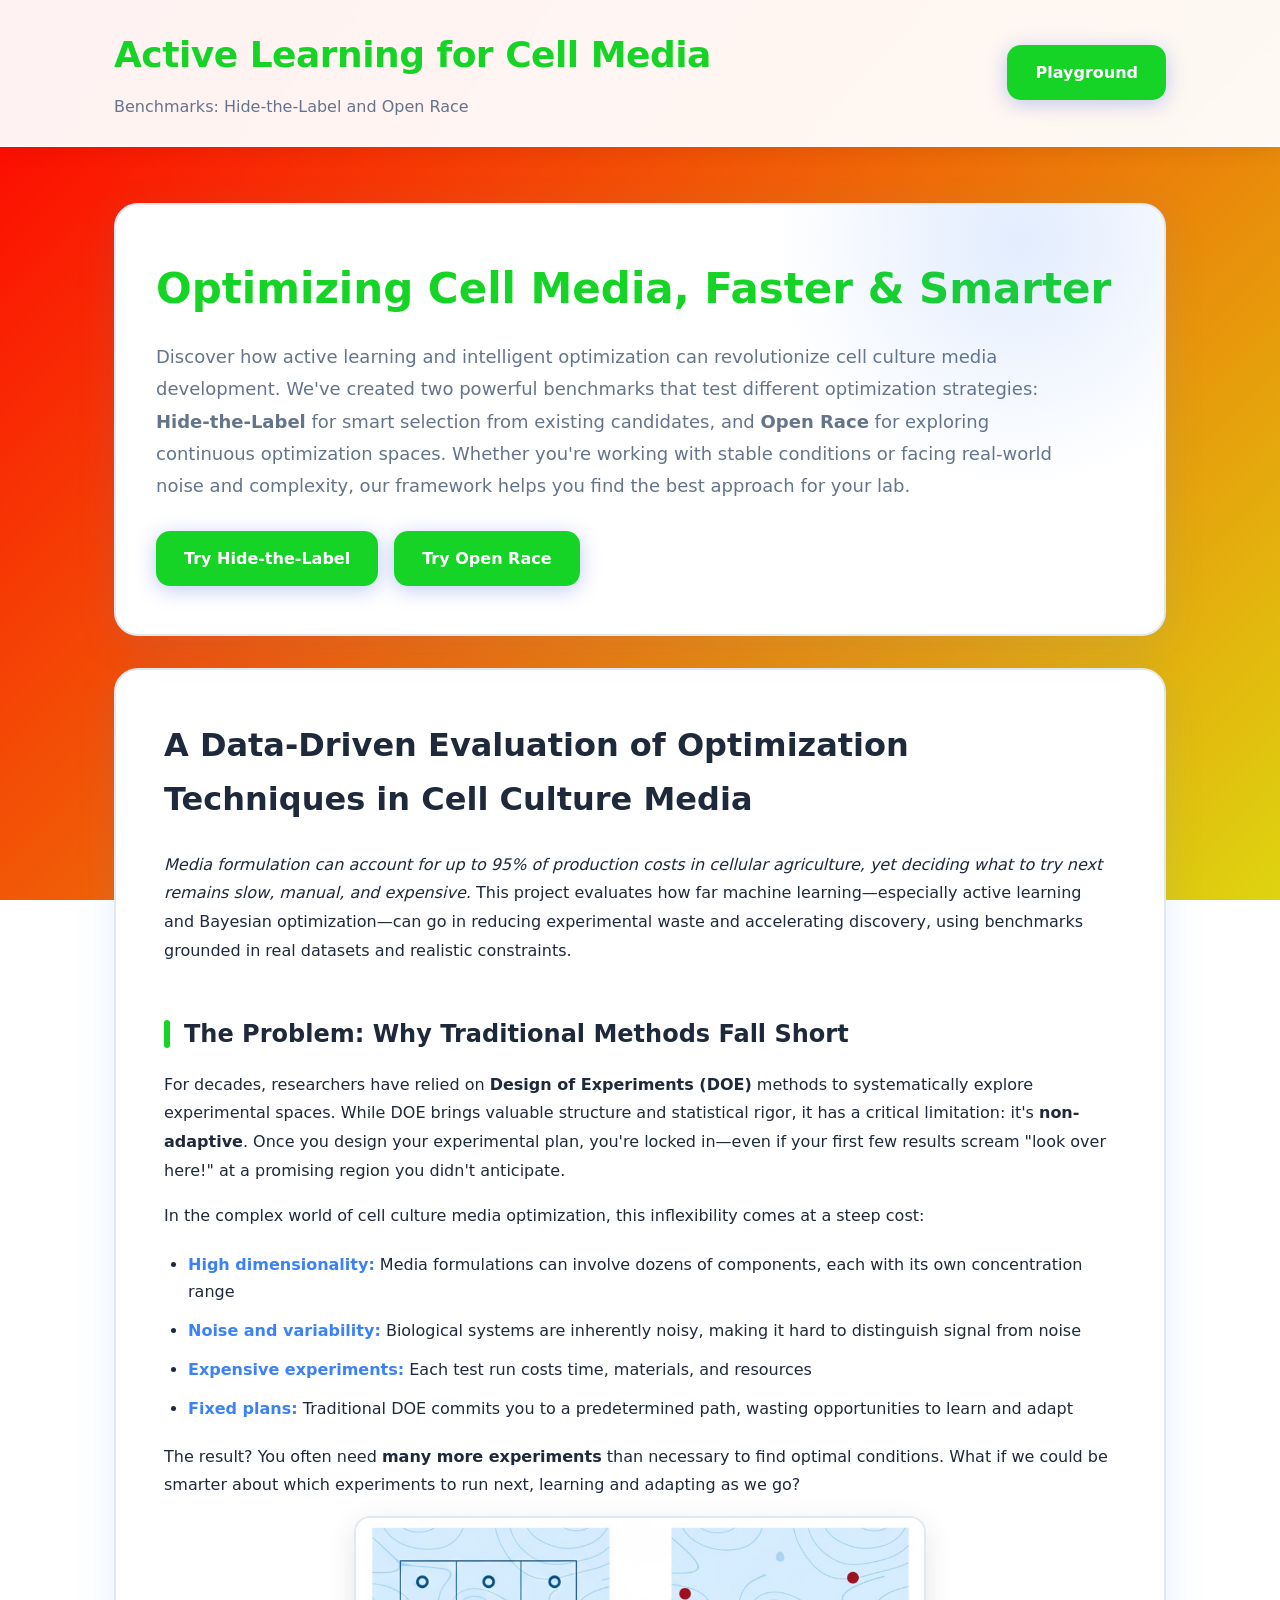
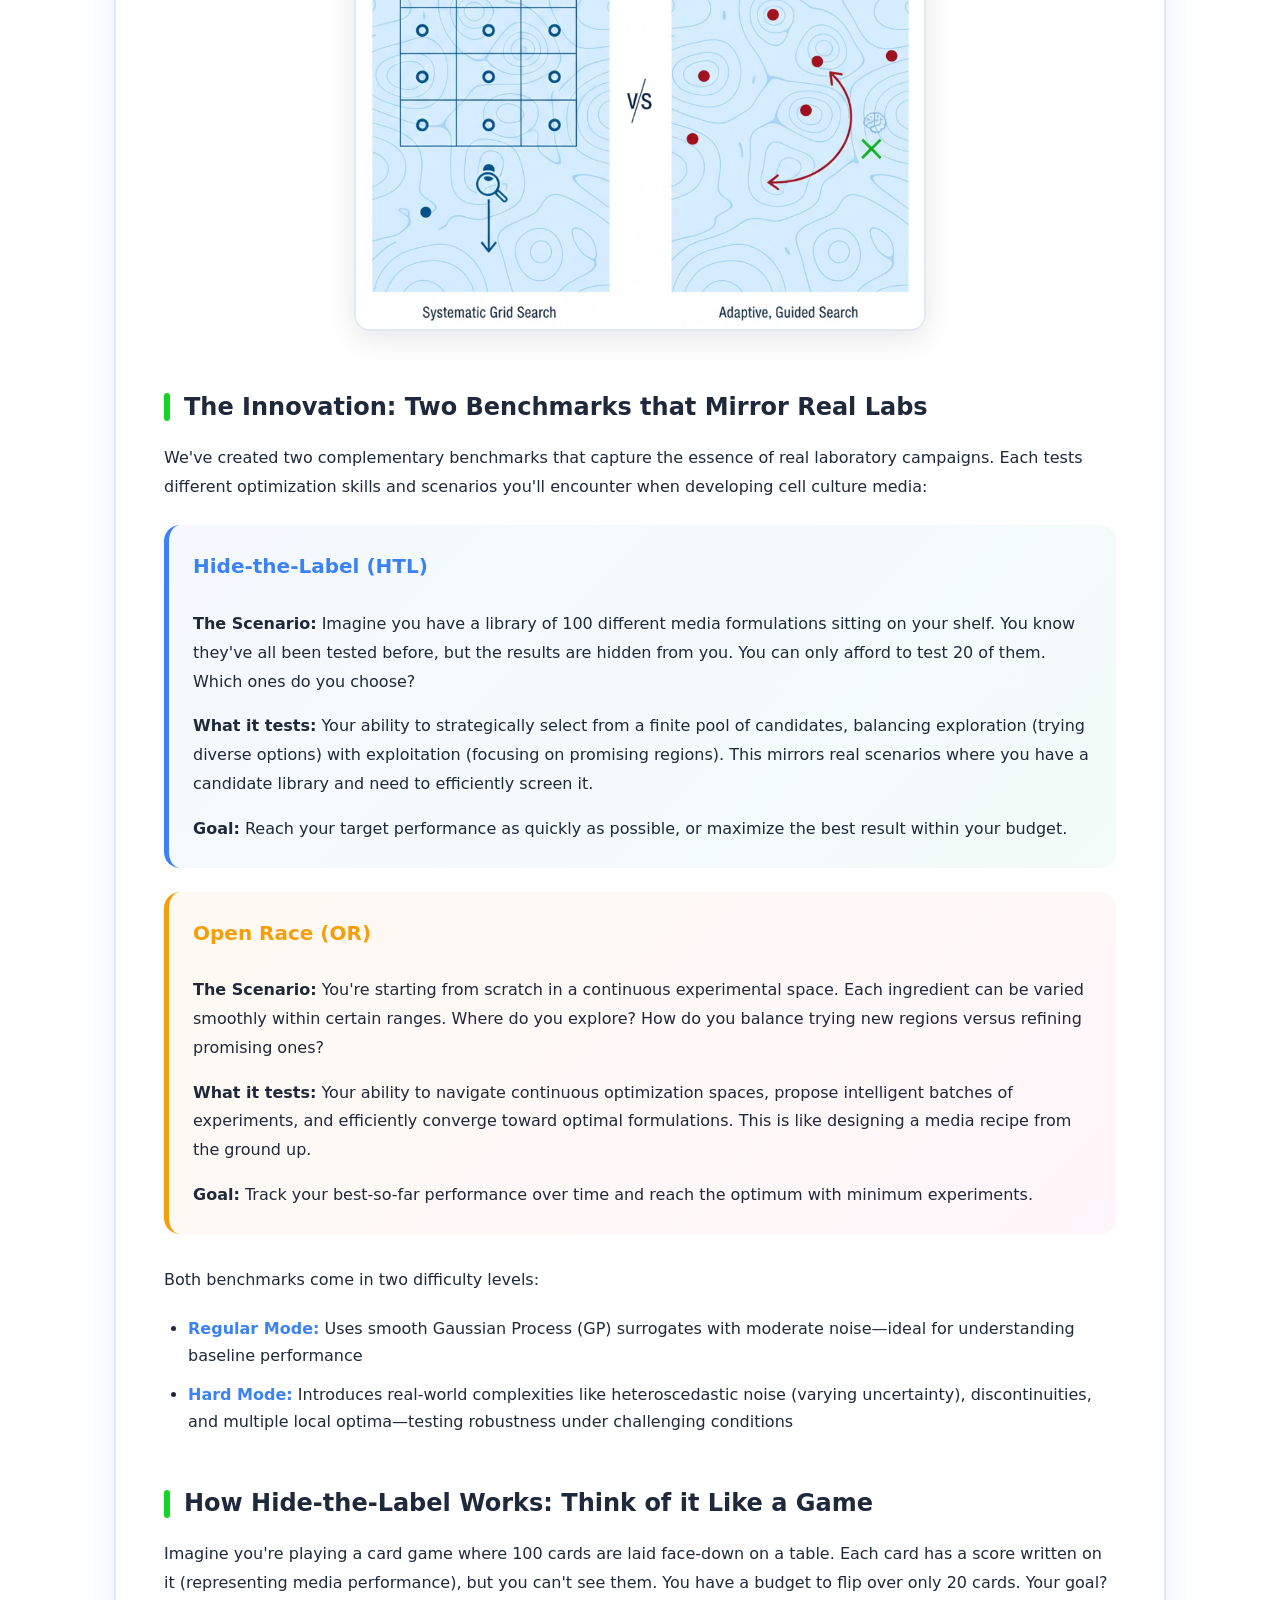
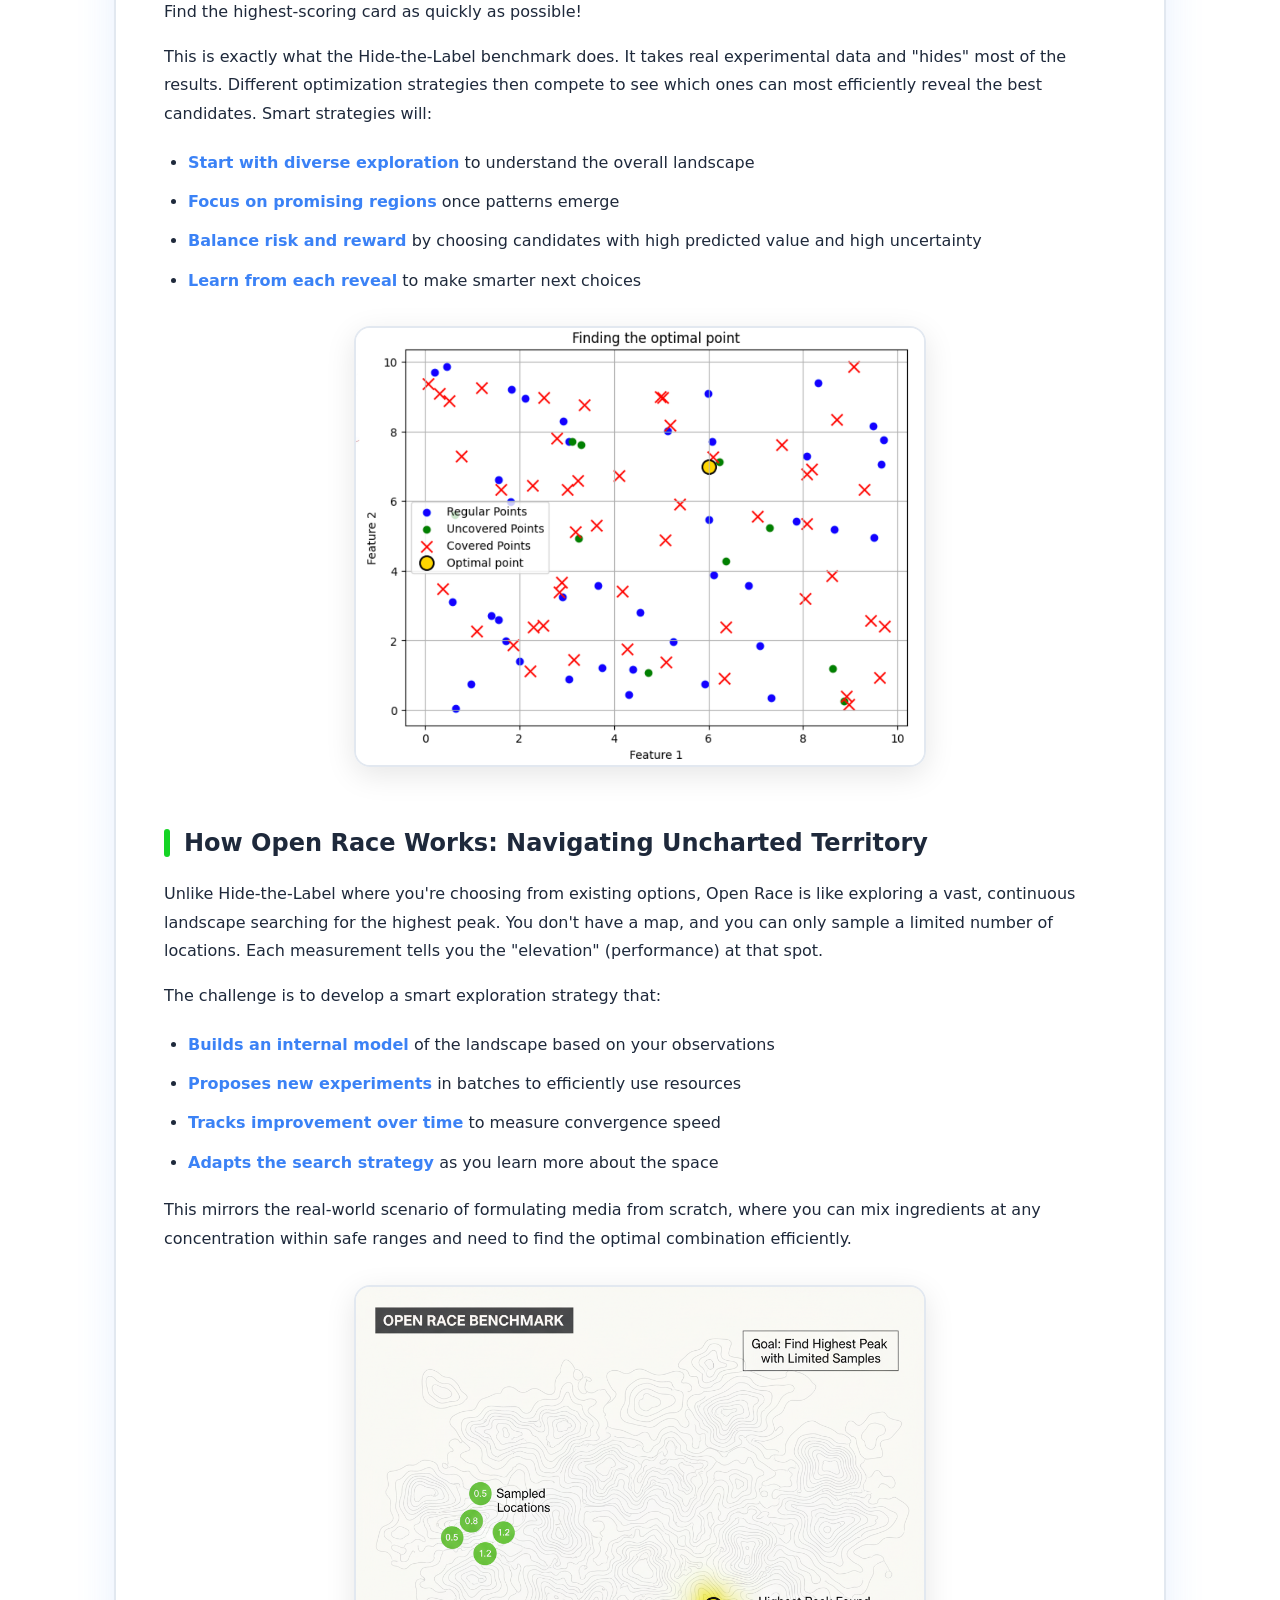
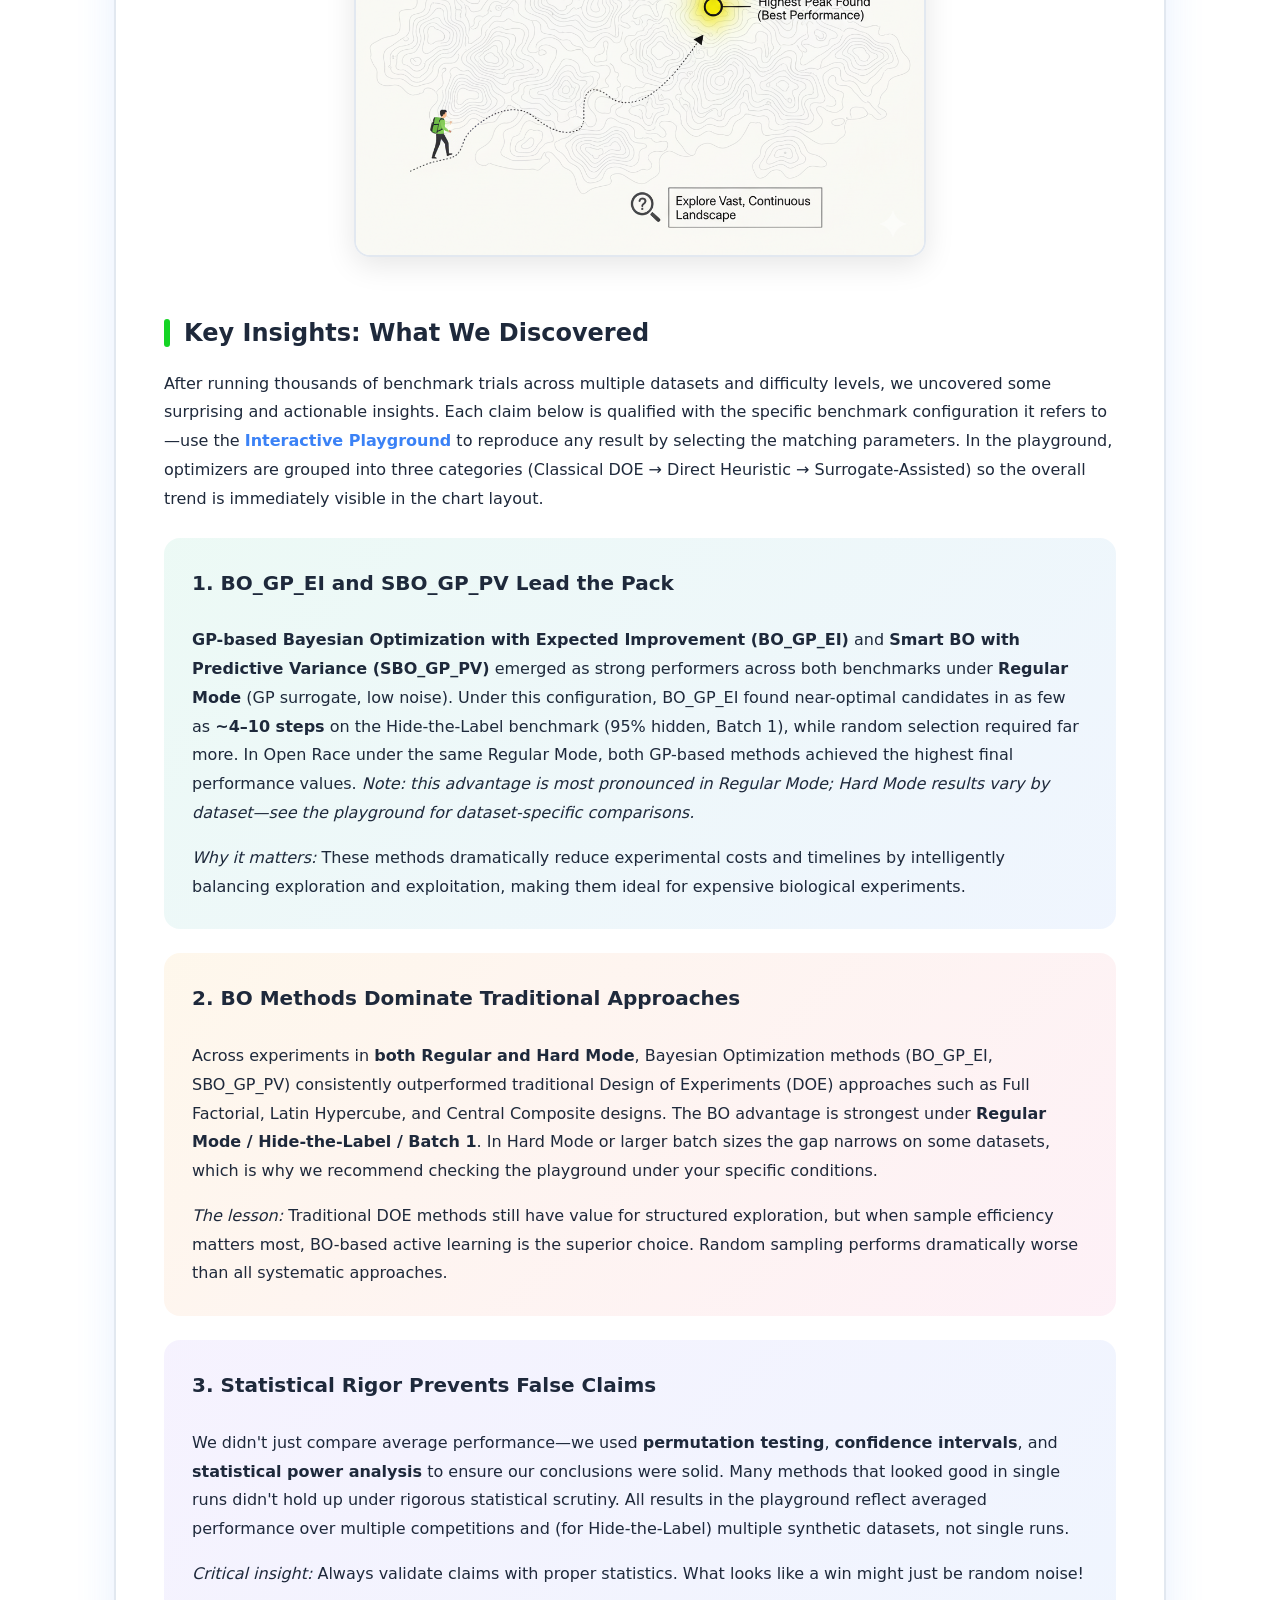
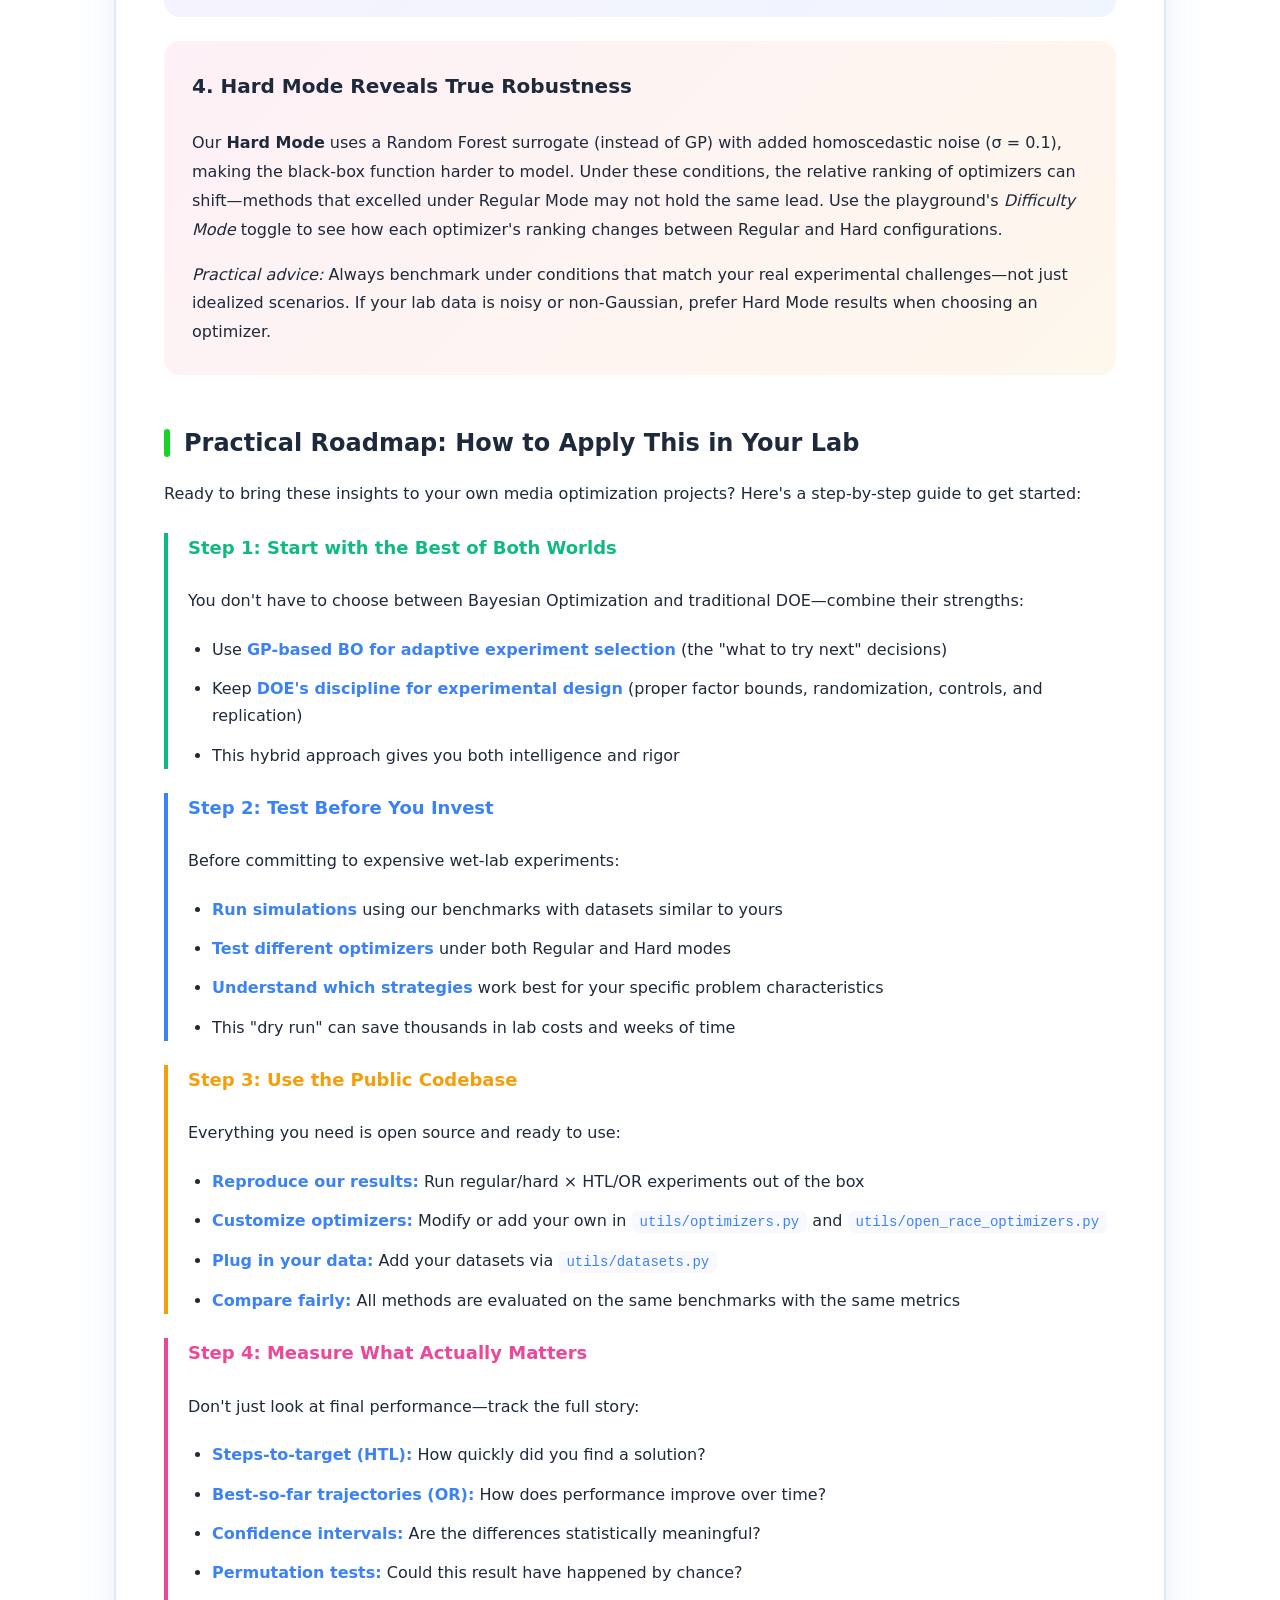
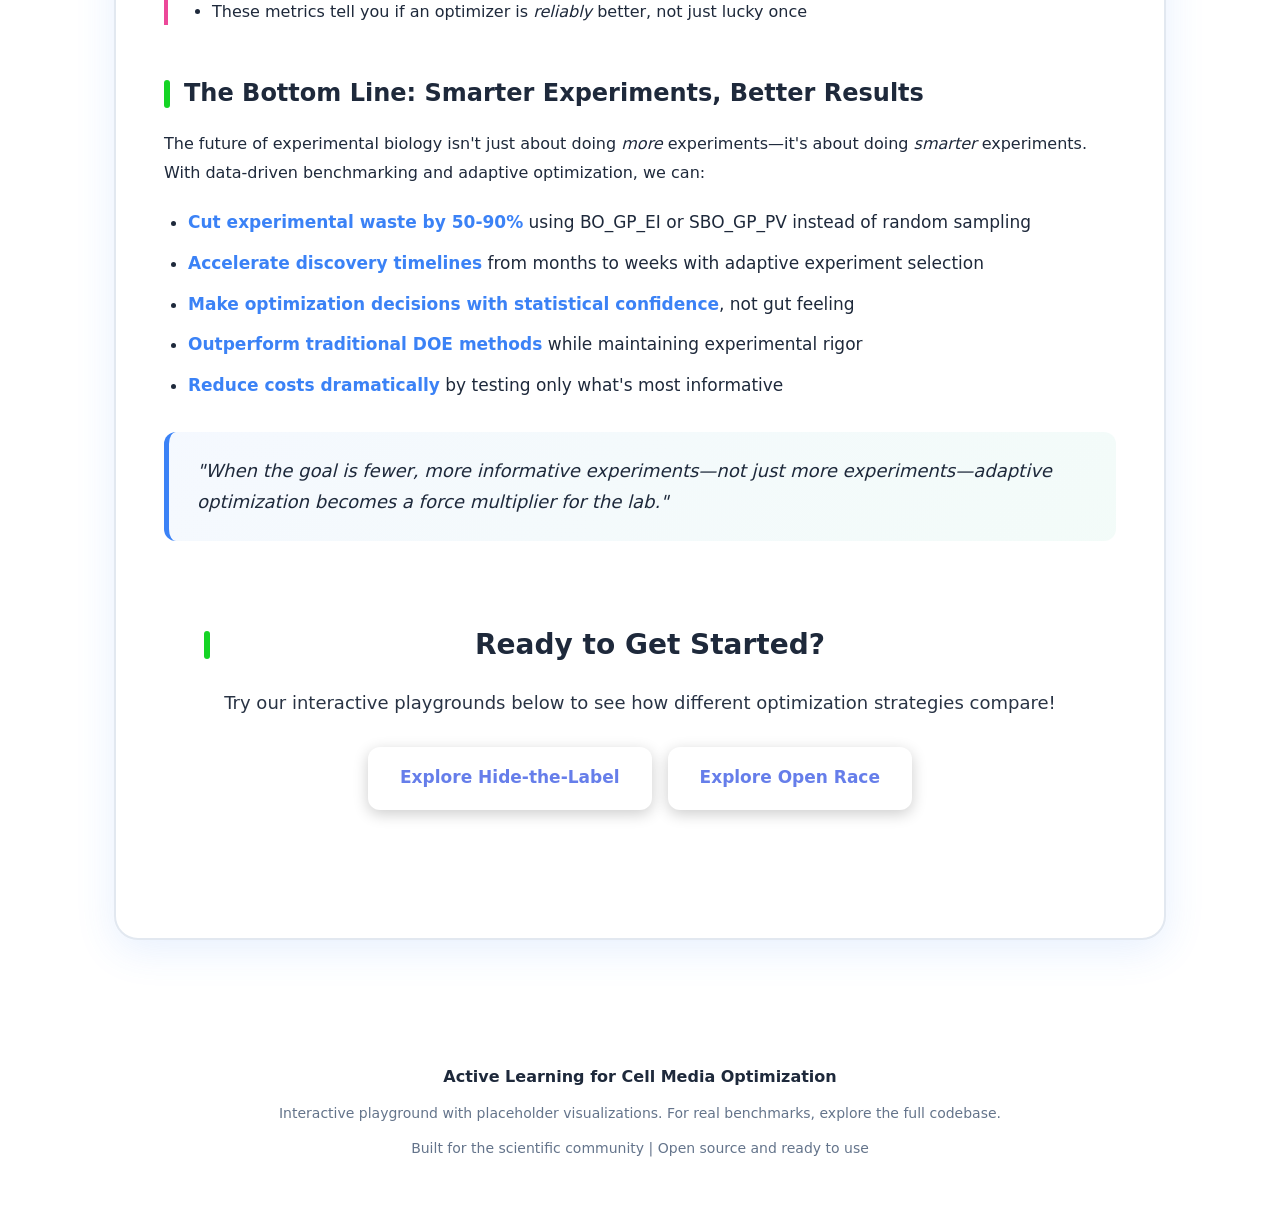
==== commit f6f99fe6: "Add files via upload" ====
--- a/landing_page/index.html
+++ b/landing_page/index.html
@@ -111,30 +111,30 @@
 
         
         <h3>Key Insights: What We Discovered</h3>
-        <p>After running thousands of benchmark trials across multiple datasets and difficulty levels, we uncovered some surprising and actionable insights:</p>
-        
+        <p>After running thousands of benchmark trials across multiple datasets and difficulty levels, we uncovered some surprising and actionable insights. Each claim below is qualified with the specific benchmark configuration it refers to—use the <a href="playground.html">Interactive Playground</a> to reproduce any result by selecting the matching parameters. In the playground, optimizers are grouped into three categories (Classical DOE → Direct Heuristic → Surrogate-Assisted) so the overall trend is immediately visible in the chart layout.</p>
+
         <div style="background: linear-gradient(135deg, rgba(16, 185, 129, 0.08), rgba(59, 130, 246, 0.08)); padding: 28px; border-radius: 16px; margin: 24px 0;">
           <h4 style="margin-top: 0; font-size: 20px;">1. BO_GP_EI and SBO_GP_PV Lead the Pack</h4>
-          <p><strong>GP-based Bayesian Optimization with Expected Improvement (BO_GP_EI)</strong> and <strong>Smart BO with Predictive Variance (SBO_GP_PV)</strong> emerged as clear winners across both benchmarks. In Hide-the-Label, BO_GP_EI found optimal candidates in just <strong>~4 steps</strong>, while random selection needed <strong>10-50x more trials</strong>. In Open Race, both BO_GP_EI and SBO_GP_PV achieved the highest final performance values.</p>
+          <p><strong>GP-based Bayesian Optimization with Expected Improvement (BO_GP_EI)</strong> and <strong>Smart BO with Predictive Variance (SBO_GP_PV)</strong> emerged as strong performers across both benchmarks under <strong>Regular Mode</strong> (GP surrogate, low noise). Under this configuration, BO_GP_EI found near-optimal candidates in as few as <strong>~4–10 steps</strong> on the Hide-the-Label benchmark (95% hidden, Batch 1), while random selection required far more. In Open Race under the same Regular Mode, both GP-based methods achieved the highest final performance values. <em>Note: this advantage is most pronounced in Regular Mode; Hard Mode results vary by dataset—see the playground for dataset-specific comparisons.</em></p>
           <p style="margin-bottom: 0;"><em>Why it matters:</em> These methods dramatically reduce experimental costs and timelines by intelligently balancing exploration and exploitation, making them ideal for expensive biological experiments.</p>
         </div>
-        
+
         <div style="background: linear-gradient(135deg, rgba(245, 158, 11, 0.08), rgba(236, 72, 153, 0.08)); padding: 28px; border-radius: 16px; margin: 24px 0;">
           <h4 style="margin-top: 0; font-size: 20px;">2. BO Methods Dominate Traditional Approaches</h4>
-          <p>Across all experiments, Bayesian Optimization methods (BO_GP_EI, SBO_GP_PV, SBO_GP_EI_TRUNCDE) consistently outperformed traditional Design of Experiments (DOE) approaches like Full Factorial, Latin Hypercube, and Central Composite designs. The BO advantage is clear: <strong>adaptive learning beats fixed sampling plans</strong>.</p>
+          <p>Across experiments in <strong>both Regular and Hard Mode</strong>, Bayesian Optimization methods (BO_GP_EI, SBO_GP_PV) consistently outperformed traditional Design of Experiments (DOE) approaches such as Full Factorial, Latin Hypercube, and Central Composite designs. The BO advantage is strongest under <strong>Regular Mode / Hide-the-Label / Batch 1</strong>. In Hard Mode or larger batch sizes the gap narrows on some datasets, which is why we recommend checking the playground under your specific conditions.</p>
           <p style="margin-bottom: 0;"><em>The lesson:</em> Traditional DOE methods still have value for structured exploration, but when sample efficiency matters most, BO-based active learning is the superior choice. Random sampling performs dramatically worse than all systematic approaches.</p>
         </div>
-        
+
         <div style="background: linear-gradient(135deg, rgba(139, 92, 246, 0.08), rgba(59, 130, 246, 0.08)); padding: 28px; border-radius: 16px; margin: 24px 0;">
           <h4 style="margin-top: 0; font-size: 20px;">3. Statistical Rigor Prevents False Claims</h4>
-          <p>We didn't just compare average performance—we used <strong>permutation testing</strong>, <strong>confidence intervals</strong>, and <strong>statistical power analysis</strong> to ensure our conclusions were solid. Many methods that looked good in single runs didn't hold up under rigorous statistical scrutiny.</p>
+          <p>We didn't just compare average performance—we used <strong>permutation testing</strong>, <strong>confidence intervals</strong>, and <strong>statistical power analysis</strong> to ensure our conclusions were solid. Many methods that looked good in single runs didn't hold up under rigorous statistical scrutiny. All results in the playground reflect averaged performance over multiple competitions and (for Hide-the-Label) multiple synthetic datasets, not single runs.</p>
           <p style="margin-bottom: 0;"><em>Critical insight:</em> Always validate claims with proper statistics. What looks like a win might just be random noise!</p>
         </div>
-        
+
         <div style="background: linear-gradient(135deg, rgba(236, 72, 153, 0.08), rgba(245, 158, 11, 0.08)); padding: 28px; border-radius: 16px; margin: 24px 0;">
-          <h4 style="margin-top: 0; font-size: 20px;">4. Test Under Realistic Conditions</h4>
-          <p>Our "Hard Mode" with non-Gaussian noise, discontinuities, and multiple local optima revealed which methods were truly robust. Some optimizers that excelled in easy conditions struggled when faced with realistic complexity.</p>
-          <p style="margin-bottom: 0;"><em>Practical advice:</em> Always benchmark under conditions that match your real experimental challenges—not just idealized scenarios.</p>
+          <h4 style="margin-top: 0; font-size: 20px;">4. Hard Mode Reveals True Robustness</h4>
+          <p>Our <strong>Hard Mode</strong> uses a Random Forest surrogate (instead of GP) with added homoscedastic noise (σ = 0.1), making the black-box function harder to model. Under these conditions, the relative ranking of optimizers can shift—methods that excelled under Regular Mode may not hold the same lead. Use the playground's <em>Difficulty Mode</em> toggle to see how each optimizer's ranking changes between Regular and Hard configurations.</p>
+          <p style="margin-bottom: 0;"><em>Practical advice:</em> Always benchmark under conditions that match your real experimental challenges—not just idealized scenarios. If your lab data is noisy or non-Gaussian, prefer Hard Mode results when choosing an optimizer.</p>
         </div>
 
         <h3>Practical Roadmap: How to Apply This in Your Lab</h3>
--- a/landing_page/style.css
+++ b/landing_page/style.css
@@ -167,6 +167,7 @@
   background: var(--bg);
   cursor: pointer;
   transition: all 0.2s ease;
+  min-width: 0;
 }
 .opt-item:hover {
   border-color: var(--accent);
@@ -183,6 +184,9 @@
 }
 .opt-item span {
   font-weight: 500;
+  overflow-wrap: break-word;
+  word-break: break-word;
+  min-width: 0;
 }
 
 .actions {
@@ -391,6 +395,119 @@
   font-size: 14px;
 }
 
+/* ── Optimizer category headers (comment 2.1) ─────────────────────────────── */
+
+.opt-category-header {
+  grid-column: 1 / -1;
+  display: flex;
+  align-items: center;
+  gap: 10px;
+  padding: 10px 4px 6px;
+  border-bottom: 1px solid var(--border);
+  margin-top: 8px;
+}
+
+.opt-category-header:first-child {
+  margin-top: 0;
+}
+
+.opt-category-dot {
+  display: inline-block;
+  width: 10px;
+  height: 10px;
+  border-radius: 50%;
+  flex-shrink: 0;
+}
+
+.opt-category-name {
+  font-size: 13px;
+  font-weight: 700;
+  color: var(--text);
+  letter-spacing: 0.2px;
+}
+
+.opt-category-desc {
+  font-size: 12px;
+  color: var(--muted);
+  font-style: italic;
+}
+
+.opt-color-dot {
+  display: inline-block;
+  width: 8px;
+  height: 8px;
+  border-radius: 50%;
+  flex-shrink: 0;
+}
+
+.opt-item:hover {
+  border-color: var(--opt-color, var(--accent));
+}
+
+.opt-item input[type="checkbox"]:checked ~ span {
+  font-weight: 600;
+}
+
+/* ── Configuration badge (comment 3.3) ───────────────────────────────────── */
+
+.config-badge {
+  margin-top: 20px;
+  padding: 18px 22px;
+  background: linear-gradient(135deg, rgba(59, 130, 246, 0.04), rgba(16, 185, 129, 0.04));
+  border: 1.5px solid var(--border);
+  border-radius: 14px;
+  font-size: 13px;
+}
+
+.config-badge-title {
+  font-size: 12px;
+  font-weight: 700;
+  text-transform: uppercase;
+  letter-spacing: 0.8px;
+  color: var(--muted);
+  margin-bottom: 12px;
+}
+
+.config-badge-grid {
+  display: grid;
+  grid-template-columns: repeat(auto-fit, minmax(180px, 1fr));
+  gap: 10px 24px;
+}
+
+.config-badge-full {
+  grid-column: 1 / -1;
+}
+
+.config-badge-item {
+  display: flex;
+  flex-direction: column;
+  gap: 2px;
+}
+
+.config-badge-label {
+  font-size: 11px;
+  font-weight: 600;
+  text-transform: uppercase;
+  letter-spacing: 0.5px;
+  color: var(--muted);
+}
+
+.config-badge-value {
+  font-size: 13px;
+  font-weight: 500;
+  color: var(--text);
+}
+
+.config-mode-hard {
+  color: #ef4444;
+  font-weight: 700;
+}
+
+.config-mode-regular {
+  color: #3b82f6;
+  font-weight: 700;
+}
+
 /* Additional fun styling */
 strong {
   font-weight: 700;
